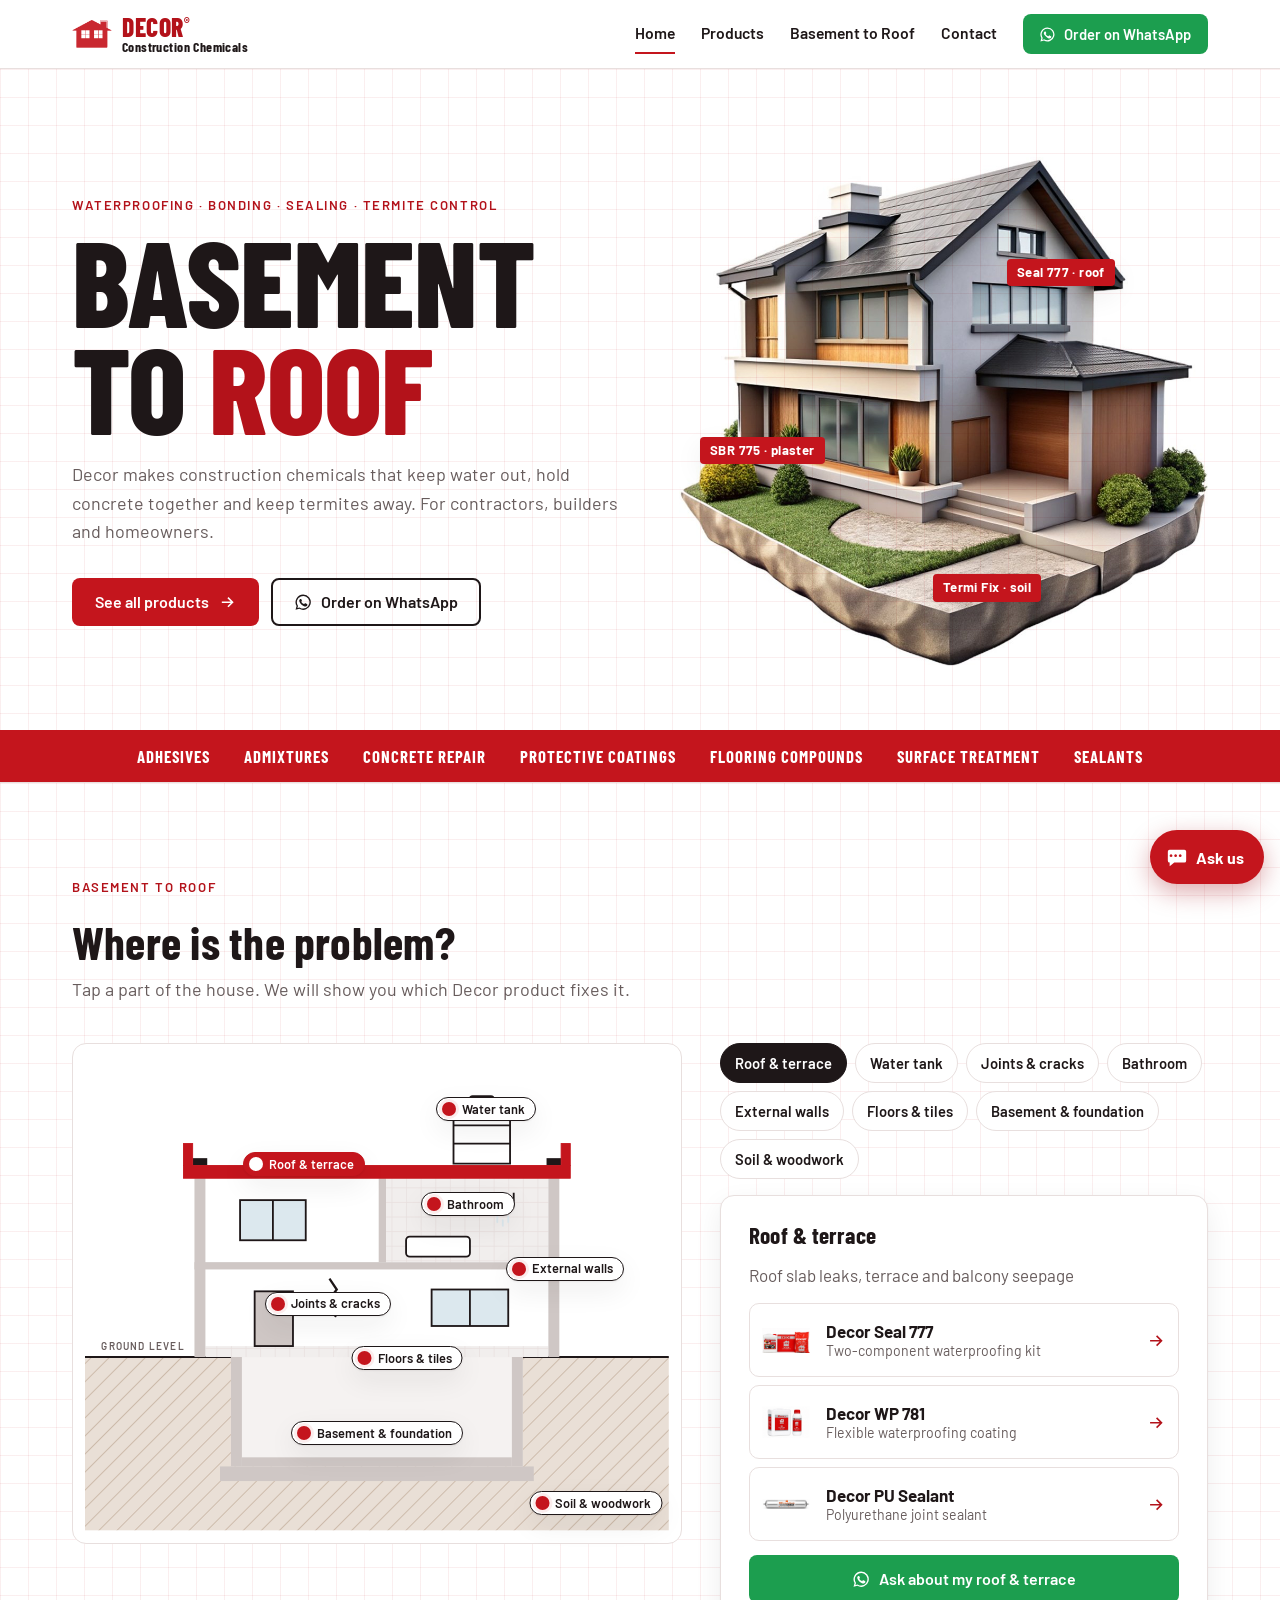
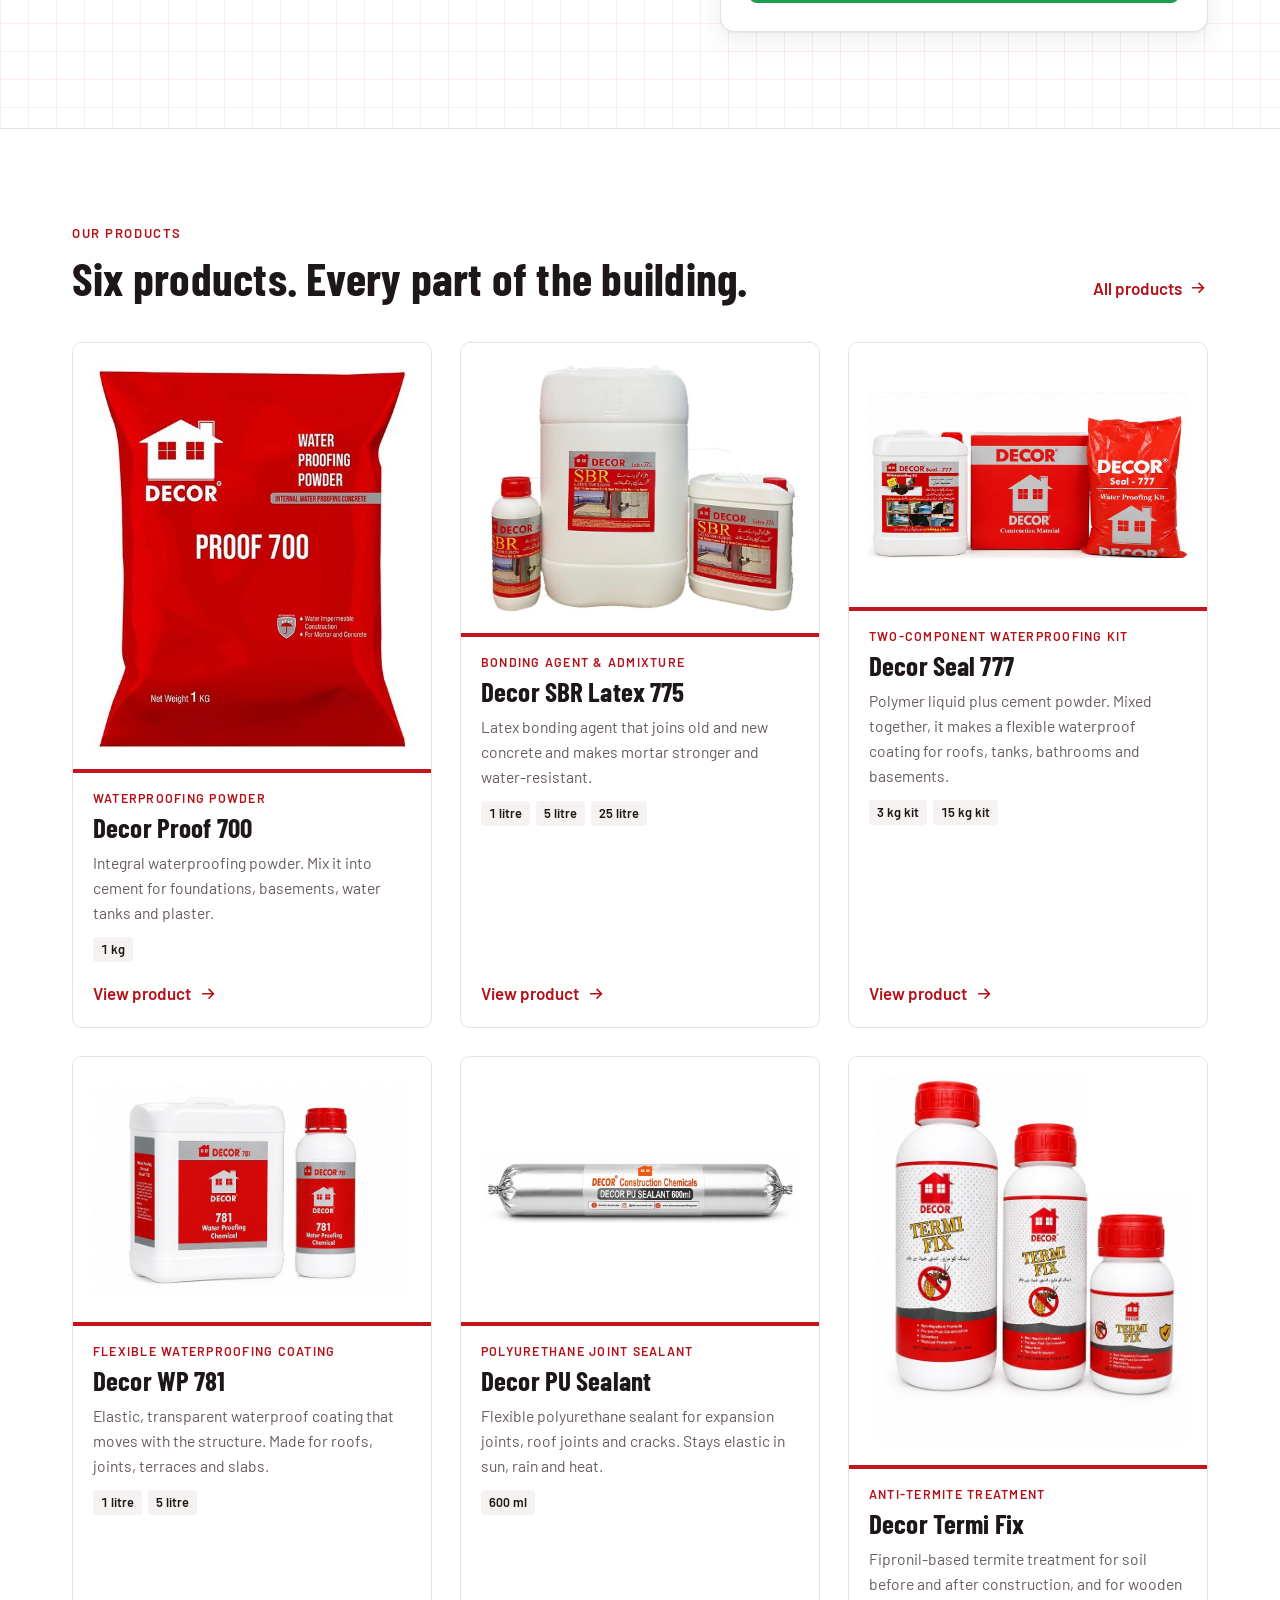
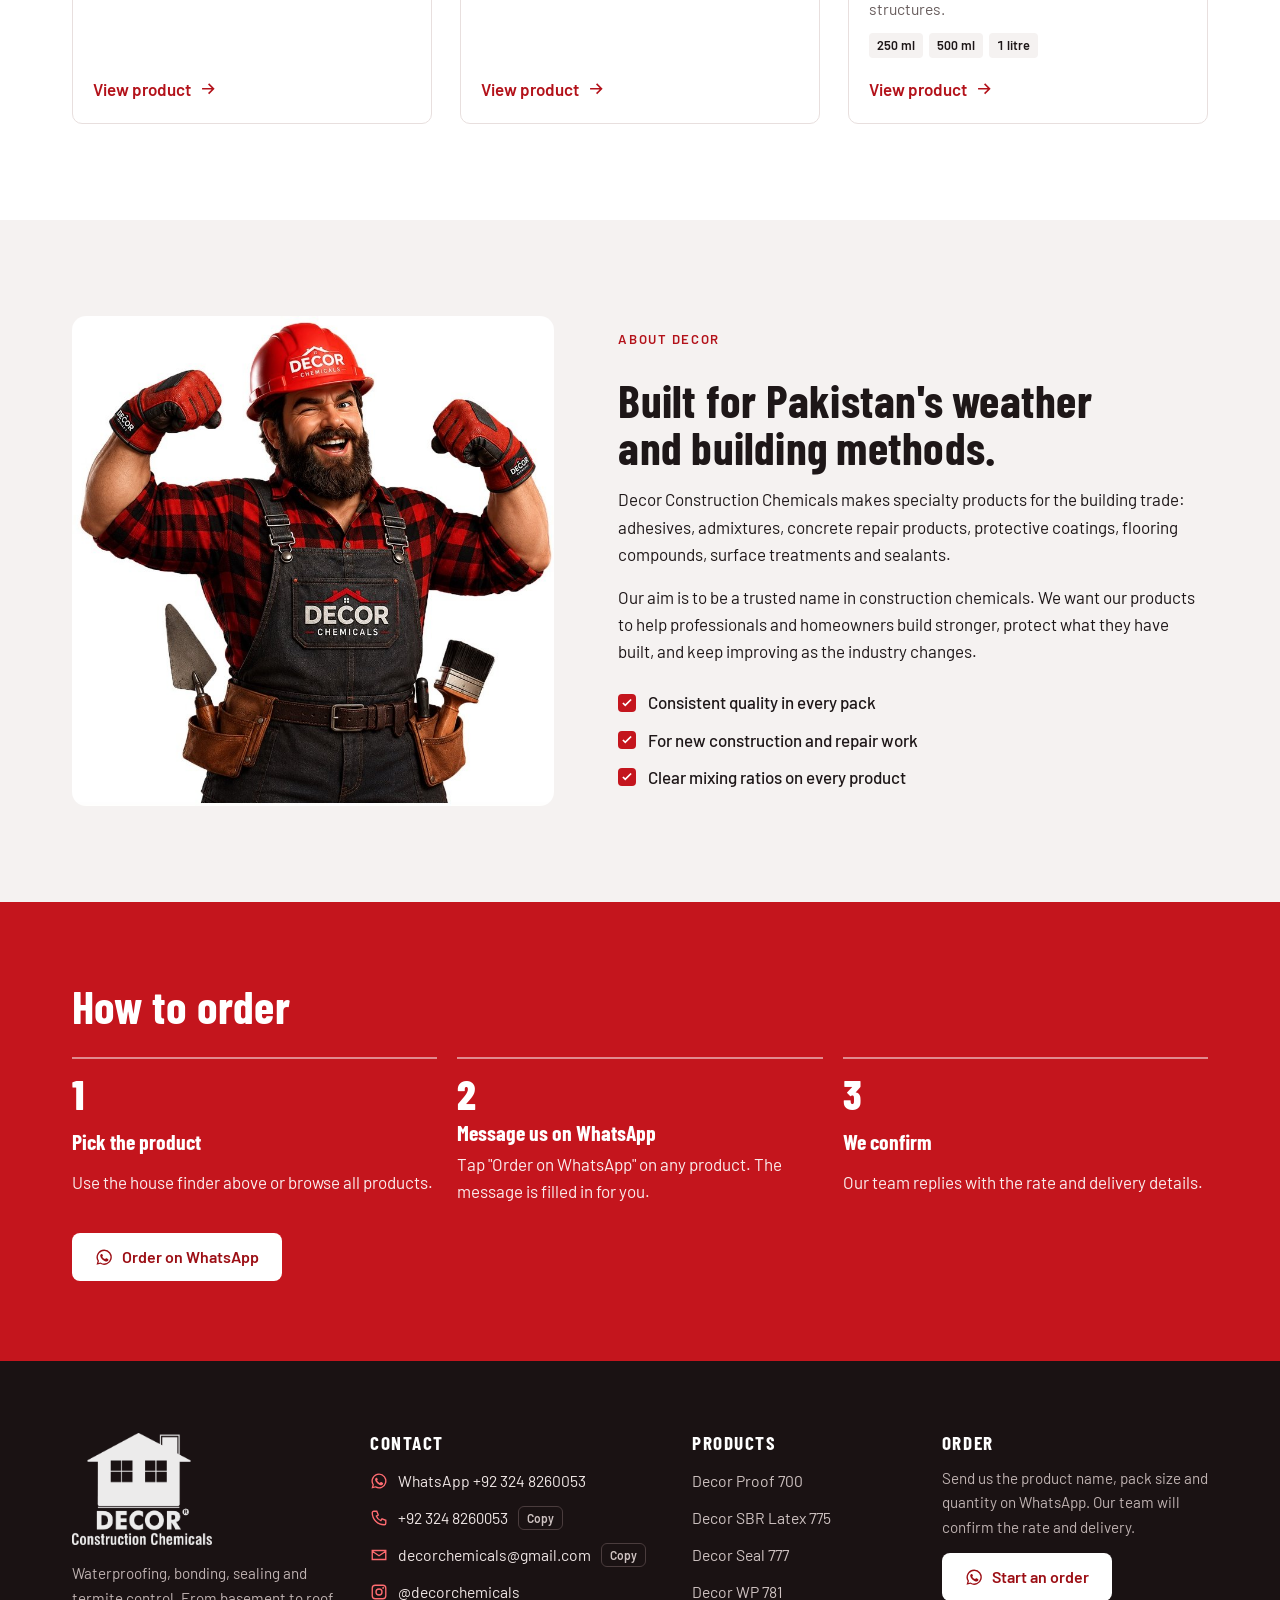
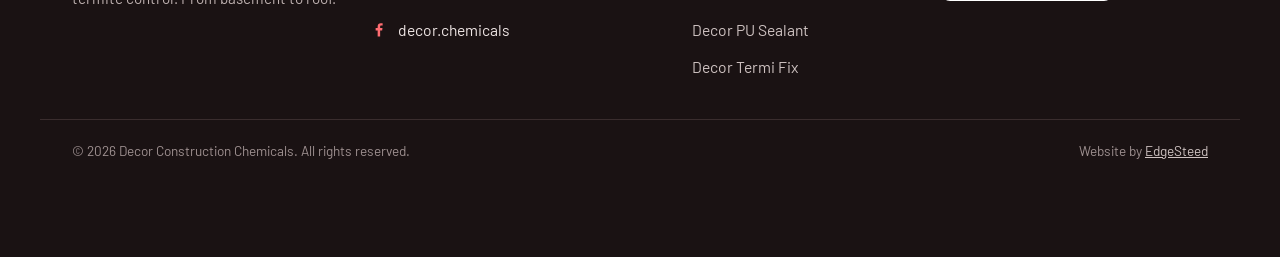
==== index.html @ 9021ff33 "Publish decor website Co-authored-by: Copilot App <223556219+Copilot@users.noreply.github.com>" ====
<!doctype html>
<html lang="en">
<head>
<meta charset="utf-8">
<meta name="viewport" content="width=device-width, initial-scale=1, viewport-fit=cover">
<title>Decor Construction Chemicals | Basement to Roof</title>
<meta name="description" content="Waterproofing, bonding, sealing and termite control products for homes and construction projects in Pakistan. Order on WhatsApp.">
<meta property="og:title" content="Decor Construction Chemicals | Basement to Roof"><meta property="og:description" content="Waterproofing, bonding, sealing and termite control products for homes and construction projects in Pakistan. Order on WhatsApp."><meta property="og:type" content="website">

<link rel="icon" href="img/mark.png">
<meta name="theme-color" content="#C4151D">
<link rel="preconnect" href="https://fonts.googleapis.com"><link rel="preconnect" href="https://fonts.gstatic.com" crossorigin>
<link rel="stylesheet" href="https://fonts.googleapis.com/css2?family=Barlow+Condensed:wght@600;700;800&family=Barlow:wght@400;500;600;700&family=Noto+Nastaliq+Urdu:wght@500&display=swap">
<link rel="stylesheet" href="assets/style.css">
<script type="application/ld+json">{"@context":"https://schema.org","@type":"Organization","name":"Decor Construction Chemicals","email":"decorchemicals@gmail.com","telephone":"+92 324 8260053","sameAs":["https://www.instagram.com/decorchemicals","https://www.facebook.com/decor.chemicals"]}</script>
</head>
<body>

<a class="skip" href="#main">Skip to content</a>
<header class="site-header">
  <div class="wrap bar">
    <a class="brand" href="index.html" aria-label="Decor Construction Chemicals home">
      <img src="img/mark.png" alt="" class="brand-mark mark-red" width="40" height="28">
      <img src="img/mark-white.png" alt="" class="brand-mark mark-white" width="40" height="28">
      <span class="brand-text"><strong>DECOR<sup>®</sup></strong><span>Construction Chemicals</span></span>
    </a>
    <button class="nav-toggle" id="navToggle" aria-expanded="false" aria-controls="siteNav" aria-label="Open menu"><svg viewBox="0 0 24 24" aria-hidden="true" class="ic"><path fill="none" stroke="currentColor" stroke-width="2" d="M4 7h16M4 12h16M4 17h16"/></svg></button>
    <nav class="site-nav" id="siteNav" aria-label="Main">
      <a href="index.html" data-nav="home">Home</a>
      <a href="products.html" data-nav="products">Products</a>
      <a href="index.html#finder" data-nav="finder">Basement to Roof</a>
      <a href="#contact" data-nav="contact">Contact</a>
      <a class="btn btn-wa btn-sm" href="https://wa.me/923248260053?text=Assalam%20o%20Alaikum%2C%20I%20want%20to%20order%20Decor%20products." target="_blank" rel="noopener"><svg viewBox="0 0 24 24" aria-hidden="true" class="ic"><path fill="currentColor" d="M12 2a10 10 0 0 0-8.6 15.1L2 22l5-1.3A10 10 0 1 0 12 2Zm0 18.2a8.2 8.2 0 0 1-4.2-1.1l-.3-.2-3 .8.8-2.9-.2-.3A8.2 8.2 0 1 1 12 20.2Zm4.5-6.1c-.2-.1-1.5-.7-1.7-.8-.2-.1-.4-.1-.6.1l-.8 1c-.1.2-.3.2-.5.1a6.7 6.7 0 0 1-3.3-2.9c-.3-.4.2-.4.7-1.3.1-.2 0-.3 0-.4l-.8-1.8c-.2-.5-.4-.4-.6-.4h-.5a1 1 0 0 0-.7.3 3 3 0 0 0-.9 2.2 5.2 5.2 0 0 0 1.1 2.7 11.8 11.8 0 0 0 4.5 4c1.7.7 2.3.8 3.2.6.5-.1 1.5-.6 1.7-1.2.2-.6.2-1.1.2-1.2-.1-.1-.3-.2-.5-.3Z"/></svg><span>Order on WhatsApp</span></a>
    </nav>
  </div>
</header>
<main id="main" data-page="home">

<section class="hero">
  <div class="wrap hero-grid">
    <div class="hero-copy">
      <p class="eyebrow">Waterproofing · Bonding · Sealing · Termite control</p>
      <h1>Basement<br>to <span>Roof</span></h1>
      <p class="lead">Decor makes construction chemicals that keep water out, hold concrete together and keep termites away. For contractors, builders and homeowners.</p>
      <div class="hero-cta">
        <a class="btn btn-red" href="products.html">See all products <svg viewBox="0 0 24 24" aria-hidden="true" class="ic"><path fill="none" stroke="currentColor" stroke-width="2" d="M5 12h14M13 6l6 6-6 6"/></svg></a>
        <a class="btn btn-ghost" href="https://wa.me/923248260053?text=Assalam%20o%20Alaikum%2C%20I%20want%20to%20order%20Decor%20products." target="_blank" rel="noopener"><svg viewBox="0 0 24 24" aria-hidden="true" class="ic"><path fill="currentColor" d="M12 2a10 10 0 0 0-8.6 15.1L2 22l5-1.3A10 10 0 1 0 12 2Zm0 18.2a8.2 8.2 0 0 1-4.2-1.1l-.3-.2-3 .8.8-2.9-.2-.3A8.2 8.2 0 1 1 12 20.2Zm4.5-6.1c-.2-.1-1.5-.7-1.7-.8-.2-.1-.4-.1-.6.1l-.8 1c-.1.2-.3.2-.5.1a6.7 6.7 0 0 1-3.3-2.9c-.3-.4.2-.4.7-1.3.1-.2 0-.3 0-.4l-.8-1.8c-.2-.5-.4-.4-.6-.4h-.5a1 1 0 0 0-.7.3 3 3 0 0 0-.9 2.2 5.2 5.2 0 0 0 1.1 2.7 11.8 11.8 0 0 0 4.5 4c1.7.7 2.3.8 3.2.6.5-.1 1.5-.6 1.7-1.2.2-.6.2-1.1.2-1.2-.1-.1-.3-.2-.5-.3Z"/></svg><span>Order on WhatsApp</span></a>
      </div>
    </div>
    <div class="hero-art">
      <img src="img/hero-house.jpg" alt="A finished modern house protected from foundation to roof" width="1000" height="962">
      <ul class="hero-tags" aria-hidden="true">
        <li style="top:20%;left:62%">Seal 777 · roof</li>
        <li style="top:55%;left:4%">SBR 775 · plaster</li>
        <li style="top:82%;left:48%">Termi Fix · soil</li>
      </ul>
    </div>
  </div>
</section>

<section class="range" aria-label="What we make">
  <div class="wrap range-row">
    <span>Adhesives</span><span>Admixtures</span><span>Concrete repair</span><span>Protective coatings</span><span>Flooring compounds</span><span>Surface treatment</span><span>Sealants</span>
  </div>
</section>


<section class="finder" id="finder" aria-labelledby="finderTitle">
  <div class="wrap">
    <div class="sec-head">
      <p class="eyebrow">Basement to Roof</p>
      <h2 id="finderTitle">Where is the problem?</h2>
      <p class="lead">Tap a part of the house. We will show you which Decor product fixes it.</p>
    </div>
    <div class="finder-grid">
      <div class="house-box">
        
<svg class="house" viewBox="0 0 640 520" role="img" aria-labelledby="houseTitle">
  <title id="houseTitle">Cross-section of a house from basement to roof</title>
  <defs>
    <pattern id="soilP" width="14" height="14" patternUnits="userSpaceOnUse" patternTransform="rotate(45)"><rect width="14" height="14" class="s-soil"/><line x1="0" y1="0" x2="0" y2="14" class="s-hatch"/></pattern>
    <pattern id="tileP" width="16" height="16" patternUnits="userSpaceOnUse"><rect width="16" height="16" class="s-tile"/><path d="M16 0H0V16" class="s-tileline"/></pattern>
  </defs>
  <g class="zone" data-area="soil"><rect x="0" y="330" width="640" height="190" fill="url(#soilP)" class="zf"/></g>
  <line x1="0" y1="330" x2="640" y2="330" class="s-ground"/>
  <g class="zone" data-area="basement">
    <rect x="160" y="330" width="320" height="120" class="zf s-room"/>
    <rect x="148" y="450" width="344" height="16" class="zf s-wall"/>
    <rect x="160" y="330" width="12" height="120" class="s-wall"/><rect x="468" y="330" width="12" height="120" class="s-wall"/>
    <rect x="172" y="440" width="296" height="10" class="s-wall"/>
  </g>
  <rect x="120" y="226" width="400" height="8" class="s-wall"/>
  <g class="zone" data-area="floors"><rect x="132" y="318" width="376" height="12" fill="url(#tileP)" class="zf"/></g>
  <g class="zone" data-area="bathroom">
    <rect x="330" y="134" width="178" height="92" fill="url(#tileP)" class="zf"/>
    <path d="M470 150v14h-14" class="s-line"/><path d="M448 168h16" class="s-line"/>
    <path d="M452 176v6M458 180v6M464 176v6" class="s-drop"/>
    <rect x="352" y="198" width="70" height="22" rx="4" class="s-fixture"/>
  </g>
  <rect x="322" y="134" width="8" height="92" class="s-wall"/>
  <rect x="170" y="158" width="72" height="44" class="s-glass"/><line x1="206" y1="158" x2="206" y2="202" class="s-frame"/>
  <rect x="380" y="256" width="84" height="40" class="s-glass"/><line x1="422" y1="256" x2="422" y2="296" class="s-frame"/>
  <rect x="186" y="258" width="42" height="60" class="s-door"/>
  <g class="zone" data-area="walls">
    <rect x="120" y="134" width="12" height="196" class="zf s-wall"/>
    <rect x="508" y="134" width="12" height="196" class="zf s-wall"/>
  </g>
  <g class="zone" data-area="joints">
    <path d="M268 244l8 12-6 8 9 12-5 10" class="zf s-crack"/>
    <rect x="118" y="112" width="16" height="8" class="zf s-joint"/>
    <rect x="506" y="112" width="16" height="8" class="zf s-joint"/>
  </g>
  <g class="zone" data-area="roof">
    <rect x="108" y="120" width="424" height="14" class="zf s-slab"/>
    <rect x="108" y="96" width="10" height="24" class="zf s-slab"/>
    <rect x="522" y="96" width="10" height="24" class="zf s-slab"/>
  </g>
  <g class="zone" data-area="tank">
    <path d="M404 118V60q0-8 8-8h46q8 0 8 8v58Z" class="zf s-tank"/>
    <path d="M404 76h62M404 96h62" class="s-line"/>
    <rect x="422" y="44" width="26" height="8" rx="3" class="s-tank"/>
  </g>
  <text x="18" y="322" class="s-label">GROUND LEVEL</text>
</svg>
        <button class="pin" type="button" data-area="roof" style="left:38%;top:24%"><span class="pin-dot"></span><span class="pin-label">Roof &amp; terrace</span></button><button class="pin" type="button" data-area="tank" style="left:68%;top:13%"><span class="pin-dot"></span><span class="pin-label">Water tank</span></button><button class="pin" type="button" data-area="joints" style="left:42%;top:52%"><span class="pin-dot"></span><span class="pin-label">Joints &amp; cracks</span></button><button class="pin" type="button" data-area="bathroom" style="left:65%;top:32%"><span class="pin-dot"></span><span class="pin-label">Bathroom</span></button><button class="pin" type="button" data-area="walls" style="left:81%;top:45%"><span class="pin-dot"></span><span class="pin-label">External walls</span></button><button class="pin" type="button" data-area="floors" style="left:55%;top:63%"><span class="pin-dot"></span><span class="pin-label">Floors &amp; tiles</span></button><button class="pin" type="button" data-area="basement" style="left:50%;top:78%"><span class="pin-dot"></span><span class="pin-label">Basement &amp; foundation</span></button><button class="pin" type="button" data-area="soil" style="left:86%;top:92%"><span class="pin-dot"></span><span class="pin-label">Soil &amp; woodwork</span></button>
      </div>
      <div class="finder-side">
        <div class="area-list" role="tablist" aria-label="Parts of the house">
          <button class="area-btn" role="tab" type="button" id="tab-roof" data-area="roof" aria-selected="true" aria-controls="areaPanel">Roof &amp; terrace</button><button class="area-btn" role="tab" type="button" id="tab-tank" data-area="tank" aria-selected="false" aria-controls="areaPanel">Water tank</button><button class="area-btn" role="tab" type="button" id="tab-joints" data-area="joints" aria-selected="false" aria-controls="areaPanel">Joints &amp; cracks</button><button class="area-btn" role="tab" type="button" id="tab-bathroom" data-area="bathroom" aria-selected="false" aria-controls="areaPanel">Bathroom</button><button class="area-btn" role="tab" type="button" id="tab-walls" data-area="walls" aria-selected="false" aria-controls="areaPanel">External walls</button><button class="area-btn" role="tab" type="button" id="tab-floors" data-area="floors" aria-selected="false" aria-controls="areaPanel">Floors &amp; tiles</button><button class="area-btn" role="tab" type="button" id="tab-basement" data-area="basement" aria-selected="false" aria-controls="areaPanel">Basement &amp; foundation</button><button class="area-btn" role="tab" type="button" id="tab-soil" data-area="soil" aria-selected="false" aria-controls="areaPanel">Soil &amp; woodwork</button>
        </div>
        <div class="area-panel" id="areaPanel" role="tabpanel">
          
          <div class="area-view" data-area-view="roof">
            <h3>Roof &amp; terrace</h3>
            <p class="area-problem">Roof slab leaks, terrace and balcony seepage</p>
            <ul class="area-products">
              <li><a href="products/seal-777.html"><img src="img/seal-777.jpg" alt="" loading="lazy"><span><strong>Decor Seal 777</strong><small>Two-component waterproofing kit</small></span><svg viewBox="0 0 24 24" aria-hidden="true" class="ic"><path fill="none" stroke="currentColor" stroke-width="2" d="M5 12h14M13 6l6 6-6 6"/></svg></a></li><li><a href="products/wp-781.html"><img src="img/wp-781.jpg" alt="" loading="lazy"><span><strong>Decor WP 781</strong><small>Flexible waterproofing coating</small></span><svg viewBox="0 0 24 24" aria-hidden="true" class="ic"><path fill="none" stroke="currentColor" stroke-width="2" d="M5 12h14M13 6l6 6-6 6"/></svg></a></li><li><a href="products/pu-sealant.html"><img src="img/pu-sealant.jpg" alt="" loading="lazy"><span><strong>Decor PU Sealant</strong><small>Polyurethane joint sealant</small></span><svg viewBox="0 0 24 24" aria-hidden="true" class="ic"><path fill="none" stroke="currentColor" stroke-width="2" d="M5 12h14M13 6l6 6-6 6"/></svg></a></li>
            </ul>
            <a class="btn btn-wa btn-block" href="https://wa.me/923248260053?text=Assalam%20o%20Alaikum%2C%20I%20need%20help%20with%20my%20roof%20%26%20terrace%3A%20roof%20slab%20leaks%2C%20terrace%20and%20balcony%20seepage." target="_blank" rel="noopener"><svg viewBox="0 0 24 24" aria-hidden="true" class="ic"><path fill="currentColor" d="M12 2a10 10 0 0 0-8.6 15.1L2 22l5-1.3A10 10 0 1 0 12 2Zm0 18.2a8.2 8.2 0 0 1-4.2-1.1l-.3-.2-3 .8.8-2.9-.2-.3A8.2 8.2 0 1 1 12 20.2Zm4.5-6.1c-.2-.1-1.5-.7-1.7-.8-.2-.1-.4-.1-.6.1l-.8 1c-.1.2-.3.2-.5.1a6.7 6.7 0 0 1-3.3-2.9c-.3-.4.2-.4.7-1.3.1-.2 0-.3 0-.4l-.8-1.8c-.2-.5-.4-.4-.6-.4h-.5a1 1 0 0 0-.7.3 3 3 0 0 0-.9 2.2 5.2 5.2 0 0 0 1.1 2.7 11.8 11.8 0 0 0 4.5 4c1.7.7 2.3.8 3.2.6.5-.1 1.5-.6 1.7-1.2.2-.6.2-1.1.2-1.2-.1-.1-.3-.2-.5-.3Z"/></svg><span>Ask about my roof &amp; terrace</span></a>
          </div>
          <div class="area-view" data-area-view="tank" hidden>
            <h3>Water tank</h3>
            <p class="area-problem">Leaking overhead or underground tanks</p>
            <ul class="area-products">
              <li><a href="products/seal-777.html"><img src="img/seal-777.jpg" alt="" loading="lazy"><span><strong>Decor Seal 777</strong><small>Two-component waterproofing kit</small></span><svg viewBox="0 0 24 24" aria-hidden="true" class="ic"><path fill="none" stroke="currentColor" stroke-width="2" d="M5 12h14M13 6l6 6-6 6"/></svg></a></li><li><a href="products/wp-781.html"><img src="img/wp-781.jpg" alt="" loading="lazy"><span><strong>Decor WP 781</strong><small>Flexible waterproofing coating</small></span><svg viewBox="0 0 24 24" aria-hidden="true" class="ic"><path fill="none" stroke="currentColor" stroke-width="2" d="M5 12h14M13 6l6 6-6 6"/></svg></a></li><li><a href="products/proof-700.html"><img src="img/proof-700.jpg" alt="" loading="lazy"><span><strong>Decor Proof 700</strong><small>Waterproofing powder</small></span><svg viewBox="0 0 24 24" aria-hidden="true" class="ic"><path fill="none" stroke="currentColor" stroke-width="2" d="M5 12h14M13 6l6 6-6 6"/></svg></a></li>
            </ul>
            <a class="btn btn-wa btn-block" href="https://wa.me/923248260053?text=Assalam%20o%20Alaikum%2C%20I%20need%20help%20with%20my%20water%20tank%3A%20leaking%20overhead%20or%20underground%20tanks." target="_blank" rel="noopener"><svg viewBox="0 0 24 24" aria-hidden="true" class="ic"><path fill="currentColor" d="M12 2a10 10 0 0 0-8.6 15.1L2 22l5-1.3A10 10 0 1 0 12 2Zm0 18.2a8.2 8.2 0 0 1-4.2-1.1l-.3-.2-3 .8.8-2.9-.2-.3A8.2 8.2 0 1 1 12 20.2Zm4.5-6.1c-.2-.1-1.5-.7-1.7-.8-.2-.1-.4-.1-.6.1l-.8 1c-.1.2-.3.2-.5.1a6.7 6.7 0 0 1-3.3-2.9c-.3-.4.2-.4.7-1.3.1-.2 0-.3 0-.4l-.8-1.8c-.2-.5-.4-.4-.6-.4h-.5a1 1 0 0 0-.7.3 3 3 0 0 0-.9 2.2 5.2 5.2 0 0 0 1.1 2.7 11.8 11.8 0 0 0 4.5 4c1.7.7 2.3.8 3.2.6.5-.1 1.5-.6 1.7-1.2.2-.6.2-1.1.2-1.2-.1-.1-.3-.2-.5-.3Z"/></svg><span>Ask about my water tank</span></a>
          </div>
          <div class="area-view" data-area-view="joints" hidden>
            <h3>Joints &amp; cracks</h3>
            <p class="area-problem">Roof joints, slab junctions, wall cracks, window gaps</p>
            <ul class="area-products">
              <li><a href="products/pu-sealant.html"><img src="img/pu-sealant.jpg" alt="" loading="lazy"><span><strong>Decor PU Sealant</strong><small>Polyurethane joint sealant</small></span><svg viewBox="0 0 24 24" aria-hidden="true" class="ic"><path fill="none" stroke="currentColor" stroke-width="2" d="M5 12h14M13 6l6 6-6 6"/></svg></a></li><li><a href="products/wp-781.html"><img src="img/wp-781.jpg" alt="" loading="lazy"><span><strong>Decor WP 781</strong><small>Flexible waterproofing coating</small></span><svg viewBox="0 0 24 24" aria-hidden="true" class="ic"><path fill="none" stroke="currentColor" stroke-width="2" d="M5 12h14M13 6l6 6-6 6"/></svg></a></li>
            </ul>
            <a class="btn btn-wa btn-block" href="https://wa.me/923248260053?text=Assalam%20o%20Alaikum%2C%20I%20need%20help%20with%20my%20joints%20%26%20cracks%3A%20roof%20joints%2C%20slab%20junctions%2C%20wall%20cracks%2C%20window%20gaps." target="_blank" rel="noopener"><svg viewBox="0 0 24 24" aria-hidden="true" class="ic"><path fill="currentColor" d="M12 2a10 10 0 0 0-8.6 15.1L2 22l5-1.3A10 10 0 1 0 12 2Zm0 18.2a8.2 8.2 0 0 1-4.2-1.1l-.3-.2-3 .8.8-2.9-.2-.3A8.2 8.2 0 1 1 12 20.2Zm4.5-6.1c-.2-.1-1.5-.7-1.7-.8-.2-.1-.4-.1-.6.1l-.8 1c-.1.2-.3.2-.5.1a6.7 6.7 0 0 1-3.3-2.9c-.3-.4.2-.4.7-1.3.1-.2 0-.3 0-.4l-.8-1.8c-.2-.5-.4-.4-.6-.4h-.5a1 1 0 0 0-.7.3 3 3 0 0 0-.9 2.2 5.2 5.2 0 0 0 1.1 2.7 11.8 11.8 0 0 0 4.5 4c1.7.7 2.3.8 3.2.6.5-.1 1.5-.6 1.7-1.2.2-.6.2-1.1.2-1.2-.1-.1-.3-.2-.5-.3Z"/></svg><span>Ask about my joints &amp; cracks</span></a>
          </div>
          <div class="area-view" data-area-view="bathroom" hidden>
            <h3>Bathroom</h3>
            <p class="area-problem">Water seeping through bathroom floors and walls</p>
            <ul class="area-products">
              <li><a href="products/seal-777.html"><img src="img/seal-777.jpg" alt="" loading="lazy"><span><strong>Decor Seal 777</strong><small>Two-component waterproofing kit</small></span><svg viewBox="0 0 24 24" aria-hidden="true" class="ic"><path fill="none" stroke="currentColor" stroke-width="2" d="M5 12h14M13 6l6 6-6 6"/></svg></a></li><li><a href="products/wp-781.html"><img src="img/wp-781.jpg" alt="" loading="lazy"><span><strong>Decor WP 781</strong><small>Flexible waterproofing coating</small></span><svg viewBox="0 0 24 24" aria-hidden="true" class="ic"><path fill="none" stroke="currentColor" stroke-width="2" d="M5 12h14M13 6l6 6-6 6"/></svg></a></li><li><a href="products/sbr-latex-775.html"><img src="img/sbr-latex-775.jpg" alt="" loading="lazy"><span><strong>Decor SBR Latex 775</strong><small>Bonding agent &amp; admixture</small></span><svg viewBox="0 0 24 24" aria-hidden="true" class="ic"><path fill="none" stroke="currentColor" stroke-width="2" d="M5 12h14M13 6l6 6-6 6"/></svg></a></li>
            </ul>
            <a class="btn btn-wa btn-block" href="https://wa.me/923248260053?text=Assalam%20o%20Alaikum%2C%20I%20need%20help%20with%20my%20bathroom%3A%20water%20seeping%20through%20bathroom%20floors%20and%20walls." target="_blank" rel="noopener"><svg viewBox="0 0 24 24" aria-hidden="true" class="ic"><path fill="currentColor" d="M12 2a10 10 0 0 0-8.6 15.1L2 22l5-1.3A10 10 0 1 0 12 2Zm0 18.2a8.2 8.2 0 0 1-4.2-1.1l-.3-.2-3 .8.8-2.9-.2-.3A8.2 8.2 0 1 1 12 20.2Zm4.5-6.1c-.2-.1-1.5-.7-1.7-.8-.2-.1-.4-.1-.6.1l-.8 1c-.1.2-.3.2-.5.1a6.7 6.7 0 0 1-3.3-2.9c-.3-.4.2-.4.7-1.3.1-.2 0-.3 0-.4l-.8-1.8c-.2-.5-.4-.4-.6-.4h-.5a1 1 0 0 0-.7.3 3 3 0 0 0-.9 2.2 5.2 5.2 0 0 0 1.1 2.7 11.8 11.8 0 0 0 4.5 4c1.7.7 2.3.8 3.2.6.5-.1 1.5-.6 1.7-1.2.2-.6.2-1.1.2-1.2-.1-.1-.3-.2-.5-.3Z"/></svg><span>Ask about my bathroom</span></a>
          </div>
          <div class="area-view" data-area-view="walls" hidden>
            <h3>External walls</h3>
            <p class="area-problem">Damp walls, weak plaster, rain seepage</p>
            <ul class="area-products">
              <li><a href="products/seal-777.html"><img src="img/seal-777.jpg" alt="" loading="lazy"><span><strong>Decor Seal 777</strong><small>Two-component waterproofing kit</small></span><svg viewBox="0 0 24 24" aria-hidden="true" class="ic"><path fill="none" stroke="currentColor" stroke-width="2" d="M5 12h14M13 6l6 6-6 6"/></svg></a></li><li><a href="products/wp-781.html"><img src="img/wp-781.jpg" alt="" loading="lazy"><span><strong>Decor WP 781</strong><small>Flexible waterproofing coating</small></span><svg viewBox="0 0 24 24" aria-hidden="true" class="ic"><path fill="none" stroke="currentColor" stroke-width="2" d="M5 12h14M13 6l6 6-6 6"/></svg></a></li><li><a href="products/proof-700.html"><img src="img/proof-700.jpg" alt="" loading="lazy"><span><strong>Decor Proof 700</strong><small>Waterproofing powder</small></span><svg viewBox="0 0 24 24" aria-hidden="true" class="ic"><path fill="none" stroke="currentColor" stroke-width="2" d="M5 12h14M13 6l6 6-6 6"/></svg></a></li><li><a href="products/sbr-latex-775.html"><img src="img/sbr-latex-775.jpg" alt="" loading="lazy"><span><strong>Decor SBR Latex 775</strong><small>Bonding agent &amp; admixture</small></span><svg viewBox="0 0 24 24" aria-hidden="true" class="ic"><path fill="none" stroke="currentColor" stroke-width="2" d="M5 12h14M13 6l6 6-6 6"/></svg></a></li>
            </ul>
            <a class="btn btn-wa btn-block" href="https://wa.me/923248260053?text=Assalam%20o%20Alaikum%2C%20I%20need%20help%20with%20my%20external%20walls%3A%20damp%20walls%2C%20weak%20plaster%2C%20rain%20seepage." target="_blank" rel="noopener"><svg viewBox="0 0 24 24" aria-hidden="true" class="ic"><path fill="currentColor" d="M12 2a10 10 0 0 0-8.6 15.1L2 22l5-1.3A10 10 0 1 0 12 2Zm0 18.2a8.2 8.2 0 0 1-4.2-1.1l-.3-.2-3 .8.8-2.9-.2-.3A8.2 8.2 0 1 1 12 20.2Zm4.5-6.1c-.2-.1-1.5-.7-1.7-.8-.2-.1-.4-.1-.6.1l-.8 1c-.1.2-.3.2-.5.1a6.7 6.7 0 0 1-3.3-2.9c-.3-.4.2-.4.7-1.3.1-.2 0-.3 0-.4l-.8-1.8c-.2-.5-.4-.4-.6-.4h-.5a1 1 0 0 0-.7.3 3 3 0 0 0-.9 2.2 5.2 5.2 0 0 0 1.1 2.7 11.8 11.8 0 0 0 4.5 4c1.7.7 2.3.8 3.2.6.5-.1 1.5-.6 1.7-1.2.2-.6.2-1.1.2-1.2-.1-.1-.3-.2-.5-.3Z"/></svg><span>Ask about my external walls</span></a>
          </div>
          <div class="area-view" data-area-view="floors" hidden>
            <h3>Floors &amp; tiles</h3>
            <p class="area-problem">Loose tiles, weak grout, repairs to old concrete</p>
            <ul class="area-products">
              <li><a href="products/sbr-latex-775.html"><img src="img/sbr-latex-775.jpg" alt="" loading="lazy"><span><strong>Decor SBR Latex 775</strong><small>Bonding agent &amp; admixture</small></span><svg viewBox="0 0 24 24" aria-hidden="true" class="ic"><path fill="none" stroke="currentColor" stroke-width="2" d="M5 12h14M13 6l6 6-6 6"/></svg></a></li>
            </ul>
            <a class="btn btn-wa btn-block" href="https://wa.me/923248260053?text=Assalam%20o%20Alaikum%2C%20I%20need%20help%20with%20my%20floors%20%26%20tiles%3A%20loose%20tiles%2C%20weak%20grout%2C%20repairs%20to%20old%20concrete." target="_blank" rel="noopener"><svg viewBox="0 0 24 24" aria-hidden="true" class="ic"><path fill="currentColor" d="M12 2a10 10 0 0 0-8.6 15.1L2 22l5-1.3A10 10 0 1 0 12 2Zm0 18.2a8.2 8.2 0 0 1-4.2-1.1l-.3-.2-3 .8.8-2.9-.2-.3A8.2 8.2 0 1 1 12 20.2Zm4.5-6.1c-.2-.1-1.5-.7-1.7-.8-.2-.1-.4-.1-.6.1l-.8 1c-.1.2-.3.2-.5.1a6.7 6.7 0 0 1-3.3-2.9c-.3-.4.2-.4.7-1.3.1-.2 0-.3 0-.4l-.8-1.8c-.2-.5-.4-.4-.6-.4h-.5a1 1 0 0 0-.7.3 3 3 0 0 0-.9 2.2 5.2 5.2 0 0 0 1.1 2.7 11.8 11.8 0 0 0 4.5 4c1.7.7 2.3.8 3.2.6.5-.1 1.5-.6 1.7-1.2.2-.6.2-1.1.2-1.2-.1-.1-.3-.2-.5-.3Z"/></svg><span>Ask about my floors &amp; tiles</span></a>
          </div>
          <div class="area-view" data-area-view="basement" hidden>
            <h3>Basement &amp; foundation</h3>
            <p class="area-problem">Damp basements, water in foundations, DPC</p>
            <ul class="area-products">
              <li><a href="products/proof-700.html"><img src="img/proof-700.jpg" alt="" loading="lazy"><span><strong>Decor Proof 700</strong><small>Waterproofing powder</small></span><svg viewBox="0 0 24 24" aria-hidden="true" class="ic"><path fill="none" stroke="currentColor" stroke-width="2" d="M5 12h14M13 6l6 6-6 6"/></svg></a></li><li><a href="products/seal-777.html"><img src="img/seal-777.jpg" alt="" loading="lazy"><span><strong>Decor Seal 777</strong><small>Two-component waterproofing kit</small></span><svg viewBox="0 0 24 24" aria-hidden="true" class="ic"><path fill="none" stroke="currentColor" stroke-width="2" d="M5 12h14M13 6l6 6-6 6"/></svg></a></li><li><a href="products/wp-781.html"><img src="img/wp-781.jpg" alt="" loading="lazy"><span><strong>Decor WP 781</strong><small>Flexible waterproofing coating</small></span><svg viewBox="0 0 24 24" aria-hidden="true" class="ic"><path fill="none" stroke="currentColor" stroke-width="2" d="M5 12h14M13 6l6 6-6 6"/></svg></a></li>
            </ul>
            <a class="btn btn-wa btn-block" href="https://wa.me/923248260053?text=Assalam%20o%20Alaikum%2C%20I%20need%20help%20with%20my%20basement%20%26%20foundation%3A%20damp%20basements%2C%20water%20in%20foundations%2C%20dpc." target="_blank" rel="noopener"><svg viewBox="0 0 24 24" aria-hidden="true" class="ic"><path fill="currentColor" d="M12 2a10 10 0 0 0-8.6 15.1L2 22l5-1.3A10 10 0 1 0 12 2Zm0 18.2a8.2 8.2 0 0 1-4.2-1.1l-.3-.2-3 .8.8-2.9-.2-.3A8.2 8.2 0 1 1 12 20.2Zm4.5-6.1c-.2-.1-1.5-.7-1.7-.8-.2-.1-.4-.1-.6.1l-.8 1c-.1.2-.3.2-.5.1a6.7 6.7 0 0 1-3.3-2.9c-.3-.4.2-.4.7-1.3.1-.2 0-.3 0-.4l-.8-1.8c-.2-.5-.4-.4-.6-.4h-.5a1 1 0 0 0-.7.3 3 3 0 0 0-.9 2.2 5.2 5.2 0 0 0 1.1 2.7 11.8 11.8 0 0 0 4.5 4c1.7.7 2.3.8 3.2.6.5-.1 1.5-.6 1.7-1.2.2-.6.2-1.1.2-1.2-.1-.1-.3-.2-.5-.3Z"/></svg><span>Ask about my basement &amp; foundation</span></a>
          </div>
          <div class="area-view" data-area-view="soil" hidden>
            <h3>Soil &amp; woodwork</h3>
            <p class="area-problem">Termites (deemak) in soil, floors and wooden frames</p>
            <ul class="area-products">
              <li><a href="products/termi-fix.html"><img src="img/termi-fix.jpg" alt="" loading="lazy"><span><strong>Decor Termi Fix</strong><small>Anti-termite treatment</small></span><svg viewBox="0 0 24 24" aria-hidden="true" class="ic"><path fill="none" stroke="currentColor" stroke-width="2" d="M5 12h14M13 6l6 6-6 6"/></svg></a></li>
            </ul>
            <a class="btn btn-wa btn-block" href="https://wa.me/923248260053?text=Assalam%20o%20Alaikum%2C%20I%20need%20help%20with%20my%20soil%20%26%20woodwork%3A%20termites%20(deemak)%20in%20soil%2C%20floors%20and%20wooden%20frames." target="_blank" rel="noopener"><svg viewBox="0 0 24 24" aria-hidden="true" class="ic"><path fill="currentColor" d="M12 2a10 10 0 0 0-8.6 15.1L2 22l5-1.3A10 10 0 1 0 12 2Zm0 18.2a8.2 8.2 0 0 1-4.2-1.1l-.3-.2-3 .8.8-2.9-.2-.3A8.2 8.2 0 1 1 12 20.2Zm4.5-6.1c-.2-.1-1.5-.7-1.7-.8-.2-.1-.4-.1-.6.1l-.8 1c-.1.2-.3.2-.5.1a6.7 6.7 0 0 1-3.3-2.9c-.3-.4.2-.4.7-1.3.1-.2 0-.3 0-.4l-.8-1.8c-.2-.5-.4-.4-.6-.4h-.5a1 1 0 0 0-.7.3 3 3 0 0 0-.9 2.2 5.2 5.2 0 0 0 1.1 2.7 11.8 11.8 0 0 0 4.5 4c1.7.7 2.3.8 3.2.6.5-.1 1.5-.6 1.7-1.2.2-.6.2-1.1.2-1.2-.1-.1-.3-.2-.5-.3Z"/></svg><span>Ask about my soil &amp; woodwork</span></a>
          </div>
        </div>
      </div>
    </div>
  </div>
</section>

<section class="section" aria-labelledby="homeProducts">
  <div class="wrap">
    <div class="sec-head row">
      <div>
        <p class="eyebrow">Our products</p>
        <h2 id="homeProducts">Six products. Every part of the building.</h2>
      </div>
      <a class="link-arrow" href="products.html">All products <svg viewBox="0 0 24 24" aria-hidden="true" class="ic"><path fill="none" stroke="currentColor" stroke-width="2" d="M5 12h14M13 6l6 6-6 6"/></svg></a>
    </div>
    <div class="p-grid">
<a class="p-card" href="products/proof-700.html" data-cat="waterproofing">
  <div class="p-card-img"><img src="img/proof-700.jpg" alt="Decor Proof 700 packaging" loading="lazy"></div>
  <div class="p-card-body">
    <span class="p-type">Waterproofing powder</span>
    <h3>Decor Proof 700</h3>
    <p>Integral waterproofing powder. Mix it into cement for foundations, basements, water tanks and plaster.</p>
    <span class="p-packs"><span>1 kg</span></span>
    <span class="p-more">View product <svg viewBox="0 0 24 24" aria-hidden="true" class="ic"><path fill="none" stroke="currentColor" stroke-width="2" d="M5 12h14M13 6l6 6-6 6"/></svg></span>
  </div>
</a>
<a class="p-card" href="products/sbr-latex-775.html" data-cat="bonding">
  <div class="p-card-img"><img src="img/sbr-latex-775.jpg" alt="Decor SBR Latex 775 packaging" loading="lazy"></div>
  <div class="p-card-body">
    <span class="p-type">Bonding agent &amp; admixture</span>
    <h3>Decor SBR Latex 775</h3>
    <p>Latex bonding agent that joins old and new concrete and makes mortar stronger and water-resistant.</p>
    <span class="p-packs"><span>1 litre</span><span>5 litre</span><span>25 litre</span></span>
    <span class="p-more">View product <svg viewBox="0 0 24 24" aria-hidden="true" class="ic"><path fill="none" stroke="currentColor" stroke-width="2" d="M5 12h14M13 6l6 6-6 6"/></svg></span>
  </div>
</a>
<a class="p-card" href="products/seal-777.html" data-cat="waterproofing">
  <div class="p-card-img"><img src="img/seal-777.jpg" alt="Decor Seal 777 packaging" loading="lazy"></div>
  <div class="p-card-body">
    <span class="p-type">Two-component waterproofing kit</span>
    <h3>Decor Seal 777</h3>
    <p>Polymer liquid plus cement powder. Mixed together, it makes a flexible waterproof coating for roofs, tanks, bathrooms and basements.</p>
    <span class="p-packs"><span>3 kg kit</span><span>15 kg kit</span></span>
    <span class="p-more">View product <svg viewBox="0 0 24 24" aria-hidden="true" class="ic"><path fill="none" stroke="currentColor" stroke-width="2" d="M5 12h14M13 6l6 6-6 6"/></svg></span>
  </div>
</a>
<a class="p-card" href="products/wp-781.html" data-cat="waterproofing">
  <div class="p-card-img"><img src="img/wp-781.jpg" alt="Decor WP 781 packaging" loading="lazy"></div>
  <div class="p-card-body">
    <span class="p-type">Flexible waterproofing coating</span>
    <h3>Decor WP 781</h3>
    <p>Elastic, transparent waterproof coating that moves with the structure. Made for roofs, joints, terraces and slabs.</p>
    <span class="p-packs"><span>1 litre</span><span>5 litre</span></span>
    <span class="p-more">View product <svg viewBox="0 0 24 24" aria-hidden="true" class="ic"><path fill="none" stroke="currentColor" stroke-width="2" d="M5 12h14M13 6l6 6-6 6"/></svg></span>
  </div>
</a>
<a class="p-card" href="products/pu-sealant.html" data-cat="sealing">
  <div class="p-card-img wide"><img src="img/pu-sealant.jpg" alt="Decor PU Sealant packaging" loading="lazy"></div>
  <div class="p-card-body">
    <span class="p-type">Polyurethane joint sealant</span>
    <h3>Decor PU Sealant</h3>
    <p>Flexible polyurethane sealant for expansion joints, roof joints and cracks. Stays elastic in sun, rain and heat.</p>
    <span class="p-packs"><span>600 ml</span></span>
    <span class="p-more">View product <svg viewBox="0 0 24 24" aria-hidden="true" class="ic"><path fill="none" stroke="currentColor" stroke-width="2" d="M5 12h14M13 6l6 6-6 6"/></svg></span>
  </div>
</a>
<a class="p-card" href="products/termi-fix.html" data-cat="termite">
  <div class="p-card-img"><img src="img/termi-fix.jpg" alt="Decor Termi Fix packaging" loading="lazy"></div>
  <div class="p-card-body">
    <span class="p-type">Anti-termite treatment</span>
    <h3>Decor Termi Fix</h3>
    <p>Fipronil-based termite treatment for soil before and after construction, and for wooden structures.</p>
    <span class="p-packs"><span>250 ml</span><span>500 ml</span><span>1 litre</span></span>
    <span class="p-more">View product <svg viewBox="0 0 24 24" aria-hidden="true" class="ic"><path fill="none" stroke="currentColor" stroke-width="2" d="M5 12h14M13 6l6 6-6 6"/></svg></span>
  </div>
</a></div>
  </div>
</section>

<section class="about">
  <div class="wrap about-grid">
    <div class="about-art"><img src="img/worker.jpg" alt="Decor applicator in branded helmet and apron" loading="lazy" width="814" height="827"></div>
    <div class="about-copy">
      <p class="eyebrow">About Decor</p>
      <h2>Built for Pakistan's weather and building methods.</h2>
      <p>Decor Construction Chemicals makes specialty products for the building trade: adhesives, admixtures, concrete repair products, protective coatings, flooring compounds, surface treatments and sealants.</p>
      <p>Our aim is to be a trusted name in construction chemicals. We want our products to help professionals and homeowners build stronger, protect what they have built, and keep improving as the industry changes.</p>
      <ul class="checks">
        <li>Consistent quality in every pack</li>
        <li>For new construction and repair work</li>
        <li>Clear mixing ratios on every product</li>
      </ul>
    </div>
  </div>
</section>

<section class="order-band" aria-labelledby="howOrder">
  <div class="wrap">
    <h2 id="howOrder">How to order</h2>
    <ol class="steps">
      <li><strong>Pick the product</strong><span>Use the house finder above or browse all products.</span></li>
      <li><strong>Message us on WhatsApp</strong><span>Tap "Order on WhatsApp" on any product. The message is filled in for you.</span></li>
      <li><strong>We confirm</strong><span>Our team replies with the rate and delivery details.</span></li>
    </ol>
    <a class="btn btn-light" href="https://wa.me/923248260053?text=Assalam%20o%20Alaikum%2C%20I%20want%20to%20order%20Decor%20products." target="_blank" rel="noopener"><svg viewBox="0 0 24 24" aria-hidden="true" class="ic"><path fill="currentColor" d="M12 2a10 10 0 0 0-8.6 15.1L2 22l5-1.3A10 10 0 1 0 12 2Zm0 18.2a8.2 8.2 0 0 1-4.2-1.1l-.3-.2-3 .8.8-2.9-.2-.3A8.2 8.2 0 1 1 12 20.2Zm4.5-6.1c-.2-.1-1.5-.7-1.7-.8-.2-.1-.4-.1-.6.1l-.8 1c-.1.2-.3.2-.5.1a6.7 6.7 0 0 1-3.3-2.9c-.3-.4.2-.4.7-1.3.1-.2 0-.3 0-.4l-.8-1.8c-.2-.5-.4-.4-.6-.4h-.5a1 1 0 0 0-.7.3 3 3 0 0 0-.9 2.2 5.2 5.2 0 0 0 1.1 2.7 11.8 11.8 0 0 0 4.5 4c1.7.7 2.3.8 3.2.6.5-.1 1.5-.6 1.7-1.2.2-.6.2-1.1.2-1.2-.1-.1-.3-.2-.5-.3Z"/></svg><span>Order on WhatsApp</span></a>
  </div>
</section>
</main>

<footer class="site-footer" id="contact">
  <div class="wrap footer-grid">
    <div class="footer-brand">
      <img src="img/logo-white.png" alt="Decor Construction Chemicals" width="150" height="120">
      <p>Waterproofing, bonding, sealing and termite control. From basement to roof.</p>
    </div>
    <div>
      <h2 class="f-title">Contact</h2>
      <ul class="f-list">
        <li><a href="https://wa.me/923248260053?text=Assalam%20o%20Alaikum%2C%20I%20have%20a%20question%20about%20Decor%20products." target="_blank" rel="noopener"><svg viewBox="0 0 24 24" aria-hidden="true" class="ic"><path fill="currentColor" d="M12 2a10 10 0 0 0-8.6 15.1L2 22l5-1.3A10 10 0 1 0 12 2Zm0 18.2a8.2 8.2 0 0 1-4.2-1.1l-.3-.2-3 .8.8-2.9-.2-.3A8.2 8.2 0 1 1 12 20.2Zm4.5-6.1c-.2-.1-1.5-.7-1.7-.8-.2-.1-.4-.1-.6.1l-.8 1c-.1.2-.3.2-.5.1a6.7 6.7 0 0 1-3.3-2.9c-.3-.4.2-.4.7-1.3.1-.2 0-.3 0-.4l-.8-1.8c-.2-.5-.4-.4-.6-.4h-.5a1 1 0 0 0-.7.3 3 3 0 0 0-.9 2.2 5.2 5.2 0 0 0 1.1 2.7 11.8 11.8 0 0 0 4.5 4c1.7.7 2.3.8 3.2.6.5-.1 1.5-.6 1.7-1.2.2-.6.2-1.1.2-1.2-.1-.1-.3-.2-.5-.3Z"/></svg><span>WhatsApp +92 324 8260053</span></a></li>
        <li><span class="f-plain"><svg viewBox="0 0 24 24" aria-hidden="true" class="ic"><path fill="none" stroke="currentColor" stroke-width="1.8" d="M5 3h4l2 5-2.5 1.5a11 11 0 0 0 6 6L16 13l5 2v4a2 2 0 0 1-2 2A16 16 0 0 1 3 5a2 2 0 0 1 2-2Z"/></svg><span class="copyable" id="phoneText">+92 324 8260053</span></span> <button class="copy" type="button" data-copy="+92 324 8260053">Copy</button></li>
        <li><span class="f-plain"><svg viewBox="0 0 24 24" aria-hidden="true" class="ic"><path fill="none" stroke="currentColor" stroke-width="1.8" d="M3 6h18v12H3z M3 7l9 6 9-6"/></svg><span class="copyable">decorchemicals@gmail.com</span></span> <button class="copy" type="button" data-copy="decorchemicals@gmail.com">Copy</button></li>
        <li><a href="https://www.instagram.com/decorchemicals" target="_blank" rel="noopener"><svg viewBox="0 0 24 24" aria-hidden="true" class="ic"><path fill="none" stroke="currentColor" stroke-width="1.8" d="M7 3h10a4 4 0 0 1 4 4v10a4 4 0 0 1-4 4H7a4 4 0 0 1-4-4V7a4 4 0 0 1 4-4Z"/><circle cx="12" cy="12" r="4" fill="none" stroke="currentColor" stroke-width="1.8"/><circle cx="17.5" cy="6.5" r="1.2" fill="currentColor"/></svg><span>@decorchemicals</span></a></li>
        <li><a href="https://www.facebook.com/decor.chemicals" target="_blank" rel="noopener"><svg viewBox="0 0 24 24" aria-hidden="true" class="ic"><path fill="currentColor" d="M13.5 22v-8h2.7l.4-3.2h-3.1V8.8c0-.9.3-1.5 1.6-1.5h1.7V4.4a22 22 0 0 0-2.5-.1c-2.4 0-4.1 1.5-4.1 4.2v2.3H7.5V14h2.7v8h3.3Z"/></svg><span>decor.chemicals</span></a></li>
      </ul>
    </div>
    <div>
      <h2 class="f-title">Products</h2>
      <ul class="f-list f-links">
        <li><a href="products/proof-700.html">Decor Proof 700</a></li><li><a href="products/sbr-latex-775.html">Decor SBR Latex 775</a></li><li><a href="products/seal-777.html">Decor Seal 777</a></li><li><a href="products/wp-781.html">Decor WP 781</a></li><li><a href="products/pu-sealant.html">Decor PU Sealant</a></li><li><a href="products/termi-fix.html">Decor Termi Fix</a></li>
      </ul>
    </div>
    <div class="f-order">
      <h2 class="f-title">Order</h2>
      <p>Send us the product name, pack size and quantity on WhatsApp. Our team will confirm the rate and delivery.</p>
      <a class="btn btn-light" href="https://wa.me/923248260053?text=Assalam%20o%20Alaikum%2C%20I%20want%20to%20place%20an%20order." target="_blank" rel="noopener"><svg viewBox="0 0 24 24" aria-hidden="true" class="ic"><path fill="currentColor" d="M12 2a10 10 0 0 0-8.6 15.1L2 22l5-1.3A10 10 0 1 0 12 2Zm0 18.2a8.2 8.2 0 0 1-4.2-1.1l-.3-.2-3 .8.8-2.9-.2-.3A8.2 8.2 0 1 1 12 20.2Zm4.5-6.1c-.2-.1-1.5-.7-1.7-.8-.2-.1-.4-.1-.6.1l-.8 1c-.1.2-.3.2-.5.1a6.7 6.7 0 0 1-3.3-2.9c-.3-.4.2-.4.7-1.3.1-.2 0-.3 0-.4l-.8-1.8c-.2-.5-.4-.4-.6-.4h-.5a1 1 0 0 0-.7.3 3 3 0 0 0-.9 2.2 5.2 5.2 0 0 0 1.1 2.7 11.8 11.8 0 0 0 4.5 4c1.7.7 2.3.8 3.2.6.5-.1 1.5-.6 1.7-1.2.2-.6.2-1.1.2-1.2-.1-.1-.3-.2-.5-.3Z"/></svg><span>Start an order</span></a>
    </div>
  </div>
  <div class="wrap footer-base">
    <span>© 2026 Decor Construction Chemicals. All rights reserved.</span>
    <span>Website by <a href="https://edgesteed.com" target="_blank" rel="noopener">EdgeSteed</a></span>
  </div>
</footer>

<div class="chat" id="chat">
  <button class="chat-fab" id="chatOpen" type="button" aria-controls="chatPanel" aria-expanded="false"><svg viewBox="0 0 24 24" aria-hidden="true" class="ic"><path fill="currentColor" d="M4 4h16a2 2 0 0 1 2 2v10a2 2 0 0 1-2 2H9l-5 4v-4a2 2 0 0 1-2-2V6a2 2 0 0 1 2-2Zm3 6.5a1.5 1.5 0 1 0 0 .01Zm5 0a1.5 1.5 0 1 0 0 .01Zm5 0a1.5 1.5 0 1 0 0 .01Z"/></svg><span>Ask us</span></button>
  <section class="chat-panel" id="chatPanel" hidden aria-label="Decor assistant">
    <div class="chat-head">
      <div><strong>Decor Assistant</strong><span>Product help · English / Roman Urdu</span></div>
      <button class="chat-x" id="chatClose" type="button" aria-label="Close chat"><svg viewBox="0 0 24 24" aria-hidden="true" class="ic"><path fill="none" stroke="currentColor" stroke-width="2" d="M6 6l12 12M18 6 6 18"/></svg></button>
    </div>
    <div class="chat-log" id="chatLog" aria-live="polite"></div>
    <div class="chat-quick" id="chatQuick"></div>
    <form class="chat-form" id="chatForm" autocomplete="off">
      <label class="sr" for="chatInput">Type your question</label>
      <input id="chatInput" type="text" placeholder="e.g. roof leak, termite, price…" maxlength="200">
      <button type="submit" aria-label="Send"><svg viewBox="0 0 24 24" aria-hidden="true" class="ic"><path fill="currentColor" d="M3 20.5 21 12 3 3.5 3 10l12 2-12 2z"/></svg></button>
    </form>
  </section>
</div>
<script>window.DECOR={"mode":"site","root":"","contact":{"whatsapp":"923248260053","phoneDisplay":"+92 324 8260053","email":"decorchemicals@gmail.com","instagram":"https://www.instagram.com/decorchemicals","instagramHandle":"@decorchemicals","facebook":"https://www.facebook.com/decor.chemicals","facebookHandle":"decor.chemicals"},"areas":[{"id":"roof","name":"Roof & terrace","problem":"Roof slab leaks, terrace and balcony seepage","products":["seal-777","wp-781","pu-sealant"]},{"id":"tank","name":"Water tank","problem":"Leaking overhead or underground tanks","products":["seal-777","wp-781","proof-700"]},{"id":"joints","name":"Joints & cracks","problem":"Roof joints, slab junctions, wall cracks, window gaps","products":["pu-sealant","wp-781"]},{"id":"bathroom","name":"Bathroom","problem":"Water seeping through bathroom floors and walls","products":["seal-777","wp-781","sbr-latex-775"]},{"id":"walls","name":"External walls","problem":"Damp walls, weak plaster, rain seepage","products":["seal-777","wp-781","proof-700","sbr-latex-775"]},{"id":"floors","name":"Floors & tiles","problem":"Loose tiles, weak grout, repairs to old concrete","products":["sbr-latex-775"]},{"id":"basement","name":"Basement & foundation","problem":"Damp basements, water in foundations, DPC","products":["proof-700","seal-777","wp-781"]},{"id":"soil","name":"Soil & woodwork","problem":"Termites (deemak) in soil, floors and wooden frames","products":["termi-fix"]}],"products":[{"slug":"proof-700","name":"Decor Proof 700","short":"Proof 700","type":"Waterproofing powder","summary":"Integral waterproofing powder. Mix it into cement for foundations, basements, water tanks and plaster.","image":"proof-700.jpg","packaging":["1 kg"],"usage":"Add 1 kg of Decor Proof 700 to every 50 kg bag of cement.","keywords":["proof","700","pudlo","powder"],"category":"waterproofing"},{"slug":"sbr-latex-775","name":"Decor SBR Latex 775","short":"SBR Latex 775","type":"Bonding agent & admixture","summary":"Latex bonding agent that joins old and new concrete and makes mortar stronger and water-resistant.","image":"sbr-latex-775.jpg","packaging":["1 litre","5 litre","25 litre"],"keywords":["sbr","latex","775","bonding","bond"],"category":"bonding"},{"slug":"seal-777","name":"Decor Seal 777","short":"Seal 777","type":"Two-component waterproofing kit","summary":"Polymer liquid plus cement powder. Mixed together, it makes a flexible waterproof coating for roofs, tanks, bathrooms and basements.","image":"seal-777.jpg","packaging":["3 kg kit (1 L liquid + 2 kg powder)","15 kg kit (5 L liquid + 10 kg powder)"],"keywords":["seal 777","777","seal","kit","two component","cementitious"],"category":"waterproofing"},{"slug":"wp-781","name":"Decor WP 781","short":"WP 781","type":"Flexible waterproofing coating","summary":"Elastic, transparent waterproof coating that moves with the structure. Made for roofs, joints, terraces and slabs.","image":"wp-781.jpg","packaging":["1 litre","5 litre"],"keywords":["781","wp","wp781","flexible","transparent","coating"],"category":"waterproofing"},{"slug":"pu-sealant","name":"Decor PU Sealant","short":"PU Sealant","type":"Polyurethane joint sealant","summary":"Flexible polyurethane sealant for expansion joints, roof joints and cracks. Stays elastic in sun, rain and heat.","image":"pu-sealant.jpg","packaging":["600 ml"],"keywords":["pu","sealant","polyurethane","joint","joints","crack"],"category":"sealing"},{"slug":"termi-fix","name":"Decor Termi Fix","short":"Termi Fix","type":"Anti-termite treatment","summary":"Fipronil-based termite treatment for soil before and after construction, and for wooden structures.","image":"termi-fix.jpg","packaging":["250 ml","500 ml","1 litre"],"usage":"Mix with water as shown in the table. For wooden structures, use with kerosene oil.","keywords":["termi","termite","termites","deemak","dimak","fipronil","keeray","keeda"],"category":"termite"}]};</script>
<script src="assets/app.js" defer></script>
</body>
</html>
---- assets/style.css ----
/* Decor Construction Chemicals — site styles
   Palette taken from the logo red (#C4151D). Light theme is the brand look; dark theme keeps the same red. */

:root {
  --red: #C4151D;
  --red-press: #A10F16;
  --red-tint: #FBEDED;
  --red-text: #B3121A;
  --ink: #1E1718;
  --muted: #675C5C;
  --line: #E8DFDE;
  --paper: #FFFFFF;
  --concrete: #F5F2F1;
  --plate: #FFFFFF;
  --grid: rgba(196, 21, 29, 0.07);
  --wa: #1C9E4F;
  --wa-press: #168442;
  --on-red: #FFFFFF;
  --blend: multiply;
  --shadow: 0 1px 2px rgba(30, 23, 24, .06), 0 10px 28px rgba(30, 23, 24, .07);
  --soil: #E9DFD6;
  --hatch: #CBB8A8;
  --wall: #CFC7C5;
  --tile: #F1EEED;
  --glass: #DCE8EE;

  --f-display: "Barlow Condensed", "Arial Narrow", "Helvetica Neue", Arial, sans-serif;
  --f-body: "Barlow", "Segoe UI", Roboto, Arial, sans-serif;
  --f-urdu: "Noto Nastaliq Urdu", "Jameel Noori Nastaleeq", "Urdu Typesetting", serif;
  --radius: 10px;
  --gutter: clamp(16px, 4vw, 32px);
}
@media (prefers-color-scheme: dark) {
  :root:not([data-theme="light"]) {
    color-scheme: dark;
    --red: #D8262E; --red-press: #B81D24; --red-tint: #37191B; --red-text: #FF7A7F;
    --ink: #F4EEED; --muted: #B7AAA9; --line: #3A3031; --paper: #161112; --concrete: #1F191A;
    --grid: rgba(255, 90, 96, 0.07); --blend: normal;
    --shadow: 0 1px 2px rgba(0,0,0,.4), 0 10px 28px rgba(0,0,0,.35);
    --soil: #3A2E27; --hatch: #56463C; --wall: #574C4B; --tile: #2A2324; --glass: #2E3D45;
  }
}
:root[data-theme="dark"] {
  color-scheme: dark;
  --red: #D8262E; --red-press: #B81D24; --red-tint: #37191B; --red-text: #FF7A7F;
  --ink: #F4EEED; --muted: #B7AAA9; --line: #3A3031; --paper: #161112; --concrete: #1F191A;
  --grid: rgba(255, 90, 96, 0.07); --blend: normal;
  --shadow: 0 1px 2px rgba(0,0,0,.4), 0 10px 28px rgba(0,0,0,.35);
  --soil: #3A2E27; --hatch: #56463C; --wall: #574C4B; --tile: #2A2324; --glass: #2E3D45;
}

*, *::before, *::after { box-sizing: border-box; }
[hidden] { display: none !important; }
html { scroll-behavior: smooth; scroll-padding-top: 84px; }
body {
  margin: 0; background: var(--paper); color: var(--ink);
  font: 400 17px/1.6 var(--f-body);
  -webkit-font-smoothing: antialiased;
}
img { max-width: 100%; height: auto; display: block; }
a { color: inherit; }
h1, h2, h3 { font-family: var(--f-display); font-weight: 700; line-height: 1.02; margin: 0; text-wrap: balance; letter-spacing: .005em; }
h1 { font-size: clamp(2.6rem, 6vw, 4.25rem); text-transform: uppercase; }
h2 { font-size: clamp(2rem, 4vw, 2.9rem); }
h3 { font-size: 1.45rem; }
p { margin: 0; }
.ic { width: 1.15em; height: 1.15em; flex: none; }
.sr { position: absolute; width: 1px; height: 1px; overflow: hidden; clip: rect(0 0 0 0); white-space: nowrap; }
.skip { position: absolute; left: -999px; top: 8px; z-index: 100; background: var(--red); color: var(--on-red); padding: 8px 14px; border-radius: 6px; }
.skip:focus { left: 16px; }
:focus-visible { outline: 3px solid var(--red); outline-offset: 2px; border-radius: 4px; }

.wrap { max-width: 1200px; margin-inline: auto; padding-inline: var(--gutter); }
.eyebrow { font: 600 .82rem/1.3 var(--f-body); letter-spacing: .12em; text-transform: uppercase; color: var(--red-text); margin-bottom: .75rem; }
.lead { font-size: 1.12rem; color: var(--muted); max-width: 60ch; }

/* buttons */
.btn { display: inline-flex; align-items: center; justify-content: center; gap: .55em; min-height: 48px; padding: 0 1.3em; border-radius: 8px; border: 2px solid transparent; font: 600 1rem/1 var(--f-body); text-decoration: none; cursor: pointer; transition: background .15s, border-color .15s, color .15s; }
.btn-sm { min-height: 40px; padding: 0 1em; font-size: .92rem; }
.btn-block { width: 100%; }
.btn-red { background: var(--red); color: var(--on-red); }
.btn-red:hover { background: var(--red-press); }
.btn-wa { background: var(--wa); color: #fff; }
.btn-wa:hover { background: var(--wa-press); }
.btn-ghost { background: transparent; color: var(--ink); border-color: var(--ink); }
.btn-ghost:hover { background: var(--ink); color: var(--paper); }
.btn-light { background: #fff; color: #9C0F15; }
.btn-light:hover { background: #FBEDED; }
.link-arrow { display: inline-flex; align-items: center; gap: .4em; font-weight: 600; color: var(--red-text); text-decoration: none; }
.link-arrow:hover { text-decoration: underline; }

/* header */
.site-header { position: sticky; top: env(safe-area-inset-top, 0px); z-index: 40; background: var(--paper); border-bottom: 1px solid var(--line); }
.bar { display: flex; align-items: center; justify-content: space-between; gap: 16px; min-height: 68px; }
.brand { display: flex; align-items: center; gap: 10px; text-decoration: none; color: var(--red-text); }
.brand-mark { width: 40px; height: auto; }
.mark-white { display: none; }
.brand-text { display: flex; flex-direction: column; line-height: 1; font-family: var(--f-display); }
.brand-text strong { font-size: 1.6rem; font-weight: 800; letter-spacing: .02em; }
.brand-text sup { font-size: .5em; }
.brand-text span { font-size: .86rem; font-weight: 700; color: var(--ink); letter-spacing: .03em; }
.site-nav { display: flex; align-items: center; gap: 26px; }
.site-nav a:not(.btn) { text-decoration: none; font-weight: 600; font-size: .98rem; padding: 6px 0; border-bottom: 2px solid transparent; }
.site-nav a:not(.btn):hover, .site-nav a[aria-current="page"] { border-color: var(--red); }
.nav-toggle { display: none; background: none; border: 0; color: var(--ink); width: 44px; height: 44px; align-items: center; justify-content: center; cursor: pointer; }
.nav-toggle .ic { width: 26px; height: 26px; }
@media (max-width: 860px) {
  .nav-toggle { display: inline-flex; }
  .site-nav { position: absolute; left: 0; right: 0; top: 100%; flex-direction: column; align-items: stretch; gap: 0; background: var(--paper); border-bottom: 1px solid var(--line); padding: 8px var(--gutter) 16px; display: none; }
  .site-nav.open { display: flex; }
  .site-nav a:not(.btn) { padding: 14px 0; border-bottom: 1px solid var(--line); }
  .site-nav .btn { margin-top: 12px; }
}

/* blueprint grid used behind hero + finder */
.hero, .finder, .page-head { background-color: var(--paper); background-image: linear-gradient(var(--grid) 1px, transparent 1px), linear-gradient(90deg, var(--grid) 1px, transparent 1px); background-size: 28px 28px; }

/* hero */
.hero { padding-block: clamp(40px, 7vw, 88px) clamp(32px, 5vw, 64px); overflow: hidden; }
.hero-grid { display: grid; grid-template-columns: 1.05fr 1fr; gap: clamp(24px, 4vw, 56px); align-items: center; }
.hero h1 { font-size: clamp(3.4rem, 10vw, 7.6rem); font-weight: 800; line-height: .88; letter-spacing: -.005em; }
.hero h1 span { color: var(--red-text); }
.hero .lead { margin-top: 1.25rem; }
.hero-cta { display: flex; flex-wrap: wrap; gap: 12px; margin-top: 2rem; }
.hero-art { position: relative; }
.hero-art img { mix-blend-mode: var(--blend); border-radius: 16px; width: 100%; }
.hero-tags { list-style: none; margin: 0; padding: 0; }
.hero-tags li { position: absolute; background: var(--red); color: var(--on-red); font: 700 .82rem/1 var(--f-body); letter-spacing: .03em; padding: 7px 10px; border-radius: 4px; box-shadow: var(--shadow); white-space: nowrap; }
@media (max-width: 820px) { .hero-grid { grid-template-columns: 1fr; } .hero-art { max-width: 520px; } }
@media (max-width: 460px) { .hero-tags { display: none; } }

/* range strip */
.range { background: var(--red); color: var(--on-red); }
.range-row { display: flex; flex-wrap: wrap; justify-content: center; gap: 8px 34px; padding-block: 16px; font: 700 1.05rem/1.2 var(--f-display); text-transform: uppercase; letter-spacing: .06em; }
.range-row span { white-space: nowrap; }

/* sections */
.section { padding-block: clamp(56px, 8vw, 96px); }
.section.tight { padding-block: 16px clamp(56px, 8vw, 96px); }
.sec-head { margin-bottom: clamp(24px, 4vw, 40px); display: grid; gap: .6rem; }
.sec-head.row { display: flex; align-items: end; justify-content: space-between; gap: 16px; flex-wrap: wrap; }

/* finder */
.finder { padding-block: clamp(56px, 8vw, 96px); border-top: 1px solid var(--line); border-bottom: 1px solid var(--line); }
.finder-grid { display: grid; grid-template-columns: 1.25fr 1fr; gap: clamp(20px, 3vw, 40px); align-items: start; }
@media (max-width: 900px) { .finder-grid { grid-template-columns: 1fr; } }
.house-box { position: relative; background: var(--paper); border: 1px solid var(--line); border-radius: 14px; padding: 12px; }
.house { width: 100%; height: auto; display: block; }
.house .s-soil { fill: var(--soil); } .house .s-hatch { stroke: var(--hatch); stroke-width: 2; }
.house .s-ground { stroke: var(--ink); stroke-width: 2; }
.house .s-room { fill: var(--concrete); }
.house .s-wall, .house .s-slab { fill: var(--wall); }
.house .s-tile { fill: var(--tile); } .house .s-tileline { fill: none; stroke: var(--line); stroke-width: 1.5; }
.house .s-glass { fill: var(--glass); stroke: var(--ink); stroke-width: 2; }
.house .s-frame, .house .s-line { stroke: var(--ink); stroke-width: 2; fill: none; }
.house .s-door { fill: var(--wall); stroke: var(--ink); stroke-width: 2; }
.house .s-fixture { fill: var(--paper); stroke: var(--ink); stroke-width: 2; }
.house .s-drop { stroke: var(--glass); stroke-width: 2; stroke-linecap: round; }
.house .s-crack { fill: none; stroke: var(--ink); stroke-width: 2.5; }
.house .s-joint { fill: var(--ink); }
.house .s-tank { fill: var(--paper); stroke: var(--ink); stroke-width: 2; }
.house .s-label { font: 600 11px var(--f-body); letter-spacing: .12em; fill: var(--muted); }
.house .zone { cursor: pointer; transition: opacity .2s; }
.house .zone .zf { transition: fill .2s, stroke .2s; }
.house .zone.on .zf { fill: var(--red); stroke: var(--red); }
.house .zone.on .s-crack { fill: none; stroke-width: 4; }
.house .zone.on[data-area="soil"] .zf { fill: var(--red-tint); }
.pin { position: absolute; transform: translate(-50%, -50%); display: inline-flex; align-items: center; gap: 6px; background: var(--paper); color: var(--ink); border: 1.5px solid var(--ink); border-radius: 999px; padding: 4px 10px 4px 5px; font: 600 .8rem/1 var(--f-body); cursor: pointer; white-space: nowrap; box-shadow: var(--shadow); }
.pin-dot { width: 14px; height: 14px; border-radius: 50%; background: var(--red); box-shadow: 0 0 0 3px var(--red-tint); }
.pin[aria-pressed="true"], .pin:hover { background: var(--red); color: var(--on-red); border-color: var(--red); }
.pin[aria-pressed="true"] .pin-dot, .pin:hover .pin-dot { background: #fff; box-shadow: none; }
@media (max-width: 620px) { .pin { padding: 5px; } .pin-label { display: none; } }
.area-list { display: flex; flex-wrap: wrap; gap: 8px; margin-bottom: 16px; }
.area-btn, .chip { font: 600 .92rem/1 var(--f-body); padding: 10px 14px; border-radius: 999px; border: 1.5px solid var(--line); background: var(--paper); color: var(--ink); cursor: pointer; min-height: 40px; }
.area-btn:hover, .chip:hover { border-color: var(--red); }
.area-btn[aria-selected="true"], .chip[aria-pressed="true"] { background: var(--ink); border-color: var(--ink); color: var(--paper); }
.area-panel { background: var(--paper); border: 1px solid var(--line); border-radius: 14px; padding: clamp(18px, 3vw, 28px); box-shadow: var(--shadow); }
.area-view { display: grid; gap: 14px; }
.area-problem { color: var(--muted); }
.area-products { list-style: none; margin: 0; padding: 0; display: grid; gap: 8px; }
.area-products a { display: flex; align-items: center; gap: 12px; padding: 8px 12px 8px 8px; border: 1px solid var(--line); border-radius: 10px; text-decoration: none; transition: border-color .15s; }
.area-products a:hover { border-color: var(--red); }
.area-products img { width: 56px; height: 56px; object-fit: contain; background: var(--plate); border-radius: 8px; padding: 4px; }
.area-products span { display: grid; flex: 1; line-height: 1.25; }
.area-products small { color: var(--muted); font-size: .88rem; }
.area-products .ic { color: var(--red-text); }

/* product cards */
.p-grid { display: grid; grid-template-columns: repeat(3, minmax(0, 1fr)); gap: clamp(16px, 2.4vw, 28px); }
@media (max-width: 960px) { .p-grid { grid-template-columns: repeat(2, minmax(0, 1fr)); } }
@media (max-width: 580px) { .p-grid { grid-template-columns: 1fr; } }
.p-card { display: flex; flex-direction: column; text-decoration: none; border: 1px solid var(--line); border-radius: var(--radius); overflow: hidden; background: var(--paper); transition: border-color .2s, transform .2s, box-shadow .2s; }
.p-card:hover { border-color: var(--red); box-shadow: var(--shadow); transform: translateY(-2px); }
.p-card-img { aspect-ratio: 4 / 3; background: var(--plate); display: grid; place-items: center; padding: 18px; border-bottom: 4px solid var(--red); }
.p-card-img img { max-height: 100%; width: auto; object-fit: contain; }
.p-card-img.wide img { width: 100%; height: auto; }
.p-card-body { padding: 18px 20px 20px; display: flex; flex-direction: column; gap: 8px; flex: 1; }
.p-type { font: 600 .78rem/1.2 var(--f-body); letter-spacing: .1em; text-transform: uppercase; color: var(--red-text); }
.p-card h3 { font-size: 1.7rem; }
.p-card p { color: var(--muted); font-size: .98rem; }
.p-packs { display: flex; flex-wrap: wrap; gap: 6px; margin-top: 4px; }
.p-packs span { font: 600 .8rem/1 var(--f-body); padding: 6px 8px; background: var(--concrete); border-radius: 4px; font-variant-numeric: tabular-nums; }
.p-more { margin-top: auto; padding-top: 10px; display: inline-flex; align-items: center; gap: .4em; font-weight: 600; color: var(--red-text); }
.p-card[hidden] { display: none; }

/* about */
.about { background: var(--concrete); padding-block: clamp(56px, 8vw, 96px); }
.about-grid { display: grid; grid-template-columns: .9fr 1.1fr; gap: clamp(24px, 5vw, 64px); align-items: center; }
@media (max-width: 820px) { .about-grid { grid-template-columns: 1fr; } .about-art { max-width: 420px; } }
.about-art img { border-radius: 14px; background: var(--plate); }
.about-copy { display: grid; gap: 1rem; }
.about-copy p { max-width: 62ch; }
.checks { list-style: none; padding: 0; margin: .5rem 0 0; display: grid; gap: 10px; }
.checks li, .benefits li { position: relative; padding-left: 30px; font-weight: 500; }
.checks li::before, .benefits li::before { content: ""; position: absolute; left: 0; top: .25em; width: 18px; height: 18px; border-radius: 4px; background: var(--red) url("data:image/svg+xml,%3Csvg xmlns='http://www.w3.org/2000/svg' viewBox='0 0 24 24'%3E%3Cpath d='M5 12l4 4 10-10' fill='none' stroke='white' stroke-width='3'/%3E%3C/svg%3E") center/14px no-repeat; }

/* order band */
.order-band { background: var(--red); color: #fff; padding-block: clamp(48px, 7vw, 80px); }
.order-band .wrap { display: grid; gap: 28px; justify-items: start; }
.steps { list-style: none; counter-reset: s; margin: 0; padding: 0; display: grid; grid-template-columns: repeat(3, minmax(0, 1fr)); gap: 20px; width: 100%; }
@media (max-width: 760px) { .steps { grid-template-columns: 1fr; } }
.steps li { counter-increment: s; display: grid; gap: 6px; padding-top: 14px; border-top: 2px solid rgba(255,255,255,.5); }
.steps li::before { content: counter(s); font: 800 2.6rem/1 var(--f-display); }
.steps strong { font: 700 1.35rem/1.1 var(--f-display); }
.steps span { opacity: .92; }

/* products page */
.page-head { padding-block: clamp(40px, 6vw, 72px) 28px; }
.page-head .lead { margin-top: 1rem; }
.filters { display: flex; flex-wrap: wrap; gap: 8px; margin-top: 28px; }
.empty { text-align: center; padding: 40px 0; color: var(--muted); }
.linkish { background: none; border: 0; color: var(--red-text); font: inherit; font-weight: 600; text-decoration: underline; cursor: pointer; }
.finder-cta { border-top: 1px solid var(--line); padding-block: 40px; background: var(--concrete); }
.finder-cta-row { display: flex; flex-wrap: wrap; align-items: center; justify-content: space-between; gap: 20px; }
.finder-cta h2 { font-size: 1.9rem; }
.finder-cta p { color: var(--muted); margin-top: 4px; }
.finder-cta-btns { display: flex; flex-wrap: wrap; gap: 10px; }

/* product detail */
.product-view { padding-block: 24px clamp(56px, 8vw, 96px); }
.crumbs { display: flex; flex-wrap: wrap; gap: 8px; font-size: .9rem; color: var(--muted); margin-bottom: 24px; }
.crumbs a { text-decoration: none; } .crumbs a:hover { color: var(--red-text); text-decoration: underline; }
.pd-top { display: grid; grid-template-columns: 1fr 1fr; gap: clamp(24px, 4vw, 56px); align-items: start; }
@media (max-width: 860px) { .pd-top { grid-template-columns: 1fr; } }
.pd-img { background: var(--plate); border: 1px solid var(--line); border-radius: 14px; padding: clamp(20px, 4vw, 44px); display: grid; place-items: center; aspect-ratio: 1 / 1; position: sticky; top: 90px; }
.pd-img img { max-height: 100%; width: auto; object-fit: contain; }
.pd-img.wide img { width: 100%; height: auto; }
@media (max-width: 860px) { .pd-img { position: static; aspect-ratio: 4 / 3; } }
.pd-info { display: grid; gap: 16px; }
.pd-info h1 { font-size: clamp(2.6rem, 6vw, 4rem); }
.urdu { font: 500 1.25rem/2.2 var(--f-urdu); color: var(--red-text); }
.benefits { list-style: none; margin: 0; padding: 0; display: grid; grid-template-columns: 1fr 1fr; gap: 10px 18px; }
@media (max-width: 460px) { .benefits { grid-template-columns: 1fr; } }
.order-box { border: 1px solid var(--line); border-radius: 14px; padding: 20px; display: grid; gap: 16px; background: var(--concrete); }
.packs { border: 0; padding: 0; margin: 0; display: flex; flex-wrap: wrap; gap: 8px; }
.packs legend, .qty-row label { font: 600 .82rem/1 var(--f-body); letter-spacing: .1em; text-transform: uppercase; color: var(--muted); margin-bottom: 10px; padding: 0; }
.pack { position: relative; }
.pack input { position: absolute; opacity: 0; inset: 0; }
.pack span { display: inline-flex; align-items: center; min-height: 42px; padding: 0 14px; border: 1.5px solid var(--line); border-radius: 8px; background: var(--paper); font-weight: 600; cursor: pointer; font-variant-numeric: tabular-nums; }
.pack input:checked + span { border-color: var(--red); background: var(--red-tint); color: var(--red-text); }
.pack input:focus-visible + span { outline: 3px solid var(--red); outline-offset: 2px; }
.qty-row { display: flex; align-items: center; justify-content: space-between; gap: 12px; flex-wrap: wrap; }
.qty-row label { margin: 0; }
.qty { display: inline-flex; border: 1.5px solid var(--line); border-radius: 8px; overflow: hidden; background: var(--paper); }
.qty button { width: 44px; height: 44px; border: 0; background: transparent; color: var(--ink); font-size: 1.3rem; cursor: pointer; }
.qty button:hover { background: var(--red-tint); }
.qty input { width: 64px; border: 0; border-inline: 1.5px solid var(--line); text-align: center; font: 600 1rem var(--f-body); background: transparent; color: var(--ink); font-variant-numeric: tabular-nums; -moz-appearance: textfield; }
.qty input::-webkit-outer-spin-button, .qty input::-webkit-inner-spin-button { -webkit-appearance: none; margin: 0; }
.order-note { font-size: .88rem; color: var(--muted); }

.sheet { display: grid; grid-template-columns: 1.4fr 1fr; gap: clamp(24px, 4vw, 56px); margin-top: clamp(40px, 6vw, 72px); padding-top: clamp(32px, 4vw, 48px); border-top: 1px solid var(--line); }
@media (max-width: 860px) { .sheet { grid-template-columns: 1fr; } }
.sheet-main { display: grid; gap: 16px; align-content: start; }
.sheet-main h2 { font-size: 1.9rem; margin-top: 8px; }
.sheet-main p { max-width: 65ch; }
.usage { font: 700 1.35rem/1.3 var(--f-display); padding: 16px 20px; border-left: 5px solid var(--red); background: var(--red-tint); border-radius: 0 8px 8px 0; }
.table-wrap { overflow-x: auto; }
.cov { border-collapse: collapse; width: 100%; font-variant-numeric: tabular-nums; }
.cov th, .cov td { text-align: left; padding: 12px 14px; border-bottom: 1px solid var(--line); }
.cov th { font: 600 .8rem/1 var(--f-body); letter-spacing: .1em; text-transform: uppercase; color: var(--muted); }
.cov td:first-child { font-weight: 700; }
.safety { font-size: .95rem; padding: 14px 16px; border: 1.5px solid var(--line); border-radius: 8px; }
.spec { margin: 0; border: 1px solid var(--line); border-radius: 14px; overflow: hidden; }
.spec > div { padding: 16px 20px; border-bottom: 1px solid var(--line); display: grid; gap: 6px; }
.spec > div:last-child { border-bottom: 0; }
.spec dt { font: 600 .8rem/1 var(--f-body); letter-spacing: .1em; text-transform: uppercase; color: var(--red-text); }
.spec dd { margin: 0; font-variant-numeric: tabular-nums; }
.spec ul { margin: 0; padding-left: 1.1em; }
.tags { display: flex; flex-wrap: wrap; gap: 6px; }
.tags span { font-size: .88rem; font-weight: 600; padding: 5px 10px; border-radius: 999px; background: var(--concrete); }

.calc { border: 1.5px dashed var(--red); border-radius: 12px; padding: 18px 20px; display: grid; gap: 8px; margin-top: 8px; }
.calc h3 { font-size: 1.4rem; }
.calc label { font-weight: 600; font-size: .95rem; }
.calc-row { display: flex; flex-wrap: wrap; align-items: center; gap: 12px 18px; }
.calc input { width: 140px; min-height: 44px; padding: 0 12px; border: 1.5px solid var(--line); border-radius: 8px; font: 600 1.05rem var(--f-body); background: var(--paper); color: var(--ink); font-variant-numeric: tabular-nums; }
.calc-out { font: 700 1.25rem/1.25 var(--f-display); color: var(--red-text); }
.calc-note { font-size: .88rem; color: var(--muted); }
.related { margin-top: clamp(48px, 7vw, 80px); display: grid; gap: 24px; }

/* footer */
.site-footer { background: #1A1213; color: #EFE6E5; padding-top: clamp(48px, 7vw, 72px); }
.footer-grid { display: grid; grid-template-columns: 1.1fr 1.2fr .9fr 1.1fr; gap: 32px; padding-bottom: 40px; }
@media (max-width: 960px) { .footer-grid { grid-template-columns: 1fr 1fr; } }
@media (max-width: 560px) { .footer-grid { grid-template-columns: 1fr; } }
.footer-brand img { width: 140px; margin-bottom: 16px; }
.footer-brand p, .f-order p { color: #BFB2B1; font-size: .95rem; max-width: 34ch; }
.f-order { display: grid; gap: 14px; justify-items: start; align-content: start; }
.f-title { font: 700 1.2rem/1 var(--f-display); letter-spacing: .08em; text-transform: uppercase; color: #fff; margin-bottom: 16px; }
.f-order .f-title { margin-bottom: 0; }
.f-list { list-style: none; margin: 0; padding: 0; display: grid; gap: 12px; }
.f-list li { display: flex; align-items: center; gap: 10px; flex-wrap: wrap; }
.f-list a, .f-plain { display: inline-flex; align-items: center; gap: 10px; text-decoration: none; color: #EFE6E5; font-size: .98rem; }
.f-list a:hover { color: #fff; text-decoration: underline; }
.f-list .ic { color: #FF6C71; }
.f-links a { color: #CFC3C2; }
.copyable { user-select: all; font-variant-numeric: tabular-nums; }
.copy { background: transparent; border: 1px solid #4A3C3D; color: #CFC3C2; border-radius: 6px; font: 600 .75rem/1 var(--f-body); padding: 5px 8px; cursor: pointer; }
.copy:hover { border-color: #FF6C71; color: #fff; }
.footer-base { display: flex; flex-wrap: wrap; justify-content: space-between; gap: 8px; padding-block: 20px 96px; border-top: 1px solid #3A2D2E; font-size: .85rem; color: #9E9090; }
.footer-base a { color: #CFC3C2; }

/* chat */
.chat { position: fixed; right: 16px; bottom: calc(16px + env(safe-area-inset-bottom, 0px)); z-index: 60; display: grid; justify-items: end; gap: 12px; }
.chat-fab { display: inline-flex; align-items: center; gap: 8px; height: 54px; padding: 0 20px 0 16px; border-radius: 999px; border: 0; background: var(--red); color: #fff; font: 700 1rem var(--f-body); cursor: pointer; box-shadow: 0 8px 24px rgba(160, 15, 22, .35); }
.chat-fab .ic { width: 22px; height: 22px; }
.chat-fab:hover { background: var(--red-press); }
.chat-panel { width: min(380px, calc(100vw - 32px)); height: min(560px, calc(100vh - 120px)); background: var(--paper); border: 1px solid var(--line); border-radius: 16px; box-shadow: 0 20px 50px rgba(0,0,0,.22); display: grid; grid-template-rows: auto 1fr auto auto; overflow: hidden; order: -1; }
.chat-head { display: flex; justify-content: space-between; align-items: center; gap: 12px; padding: 14px 16px; background: var(--red); color: #fff; }
.chat-head div { display: grid; line-height: 1.25; }
.chat-head strong { font: 700 1.2rem var(--f-display); letter-spacing: .02em; }
.chat-head span { font-size: .8rem; opacity: .9; }
.chat-x { background: transparent; border: 0; color: #fff; width: 40px; height: 40px; cursor: pointer; display: grid; place-items: center; }
.chat-log { overflow-y: auto; padding: 16px; display: flex; flex-direction: column; gap: 10px; background: var(--concrete); }
.msg { max-width: 88%; padding: 10px 13px; border-radius: 12px; font-size: .95rem; line-height: 1.45; }
.msg.bot { background: var(--paper); border: 1px solid var(--line); border-bottom-left-radius: 4px; align-self: flex-start; }
.msg.me { background: var(--ink); color: var(--paper); border-bottom-right-radius: 4px; align-self: flex-end; }
.msg p + p { margin-top: 6px; }
.msg .mini { display: grid; gap: 6px; margin-top: 8px; }
.msg .mini a { display: flex; align-items: center; gap: 8px; text-decoration: none; border: 1px solid var(--line); border-radius: 8px; padding: 6px 8px; font-weight: 600; font-size: .9rem; }
.msg .mini a:hover { border-color: var(--red); }
.msg .mini img { width: 34px; height: 34px; object-fit: contain; background: var(--plate); border-radius: 4px; }
.msg .mini small { display: block; font-weight: 400; color: var(--muted); font-size: .8rem; }
.msg .wa-go { display: inline-flex; align-items: center; gap: 6px; margin-top: 8px; background: var(--wa); color: #fff; text-decoration: none; font-weight: 600; font-size: .9rem; padding: 8px 12px; border-radius: 8px; }
.chat-quick { display: flex; gap: 6px; overflow-x: auto; padding: 10px 12px; border-top: 1px solid var(--line); background: var(--paper); }
.chat-quick button { flex: none; font: 600 .82rem/1 var(--f-body); padding: 8px 11px; border-radius: 999px; border: 1.5px solid var(--line); background: var(--paper); color: var(--ink); cursor: pointer; }
.chat-quick button:hover { border-color: var(--red); color: var(--red-text); }
.chat-form { display: flex; gap: 8px; padding: 10px 12px 12px; background: var(--paper); }
.chat-form input { flex: 1; min-width: 0; min-height: 44px; padding: 0 12px; border: 1.5px solid var(--line); border-radius: 10px; font: 400 .98rem var(--f-body); background: var(--paper); color: var(--ink); }
.chat-form input:focus { border-color: var(--red); outline: none; }
.chat-form button { width: 44px; height: 44px; border: 0; border-radius: 10px; background: var(--red); color: #fff; cursor: pointer; display: grid; place-items: center; }
.chat.open .chat-fab span { display: none; }
.chat.open .chat-fab { padding: 0; width: 54px; justify-content: center; }
@media (max-width: 480px) { .chat-panel { height: calc(100vh - 110px); } }

@media (prefers-reduced-motion: reduce) {
  html { scroll-behavior: auto; }
  *, *::before, *::after { transition: none !important; animation: none !important; }
}
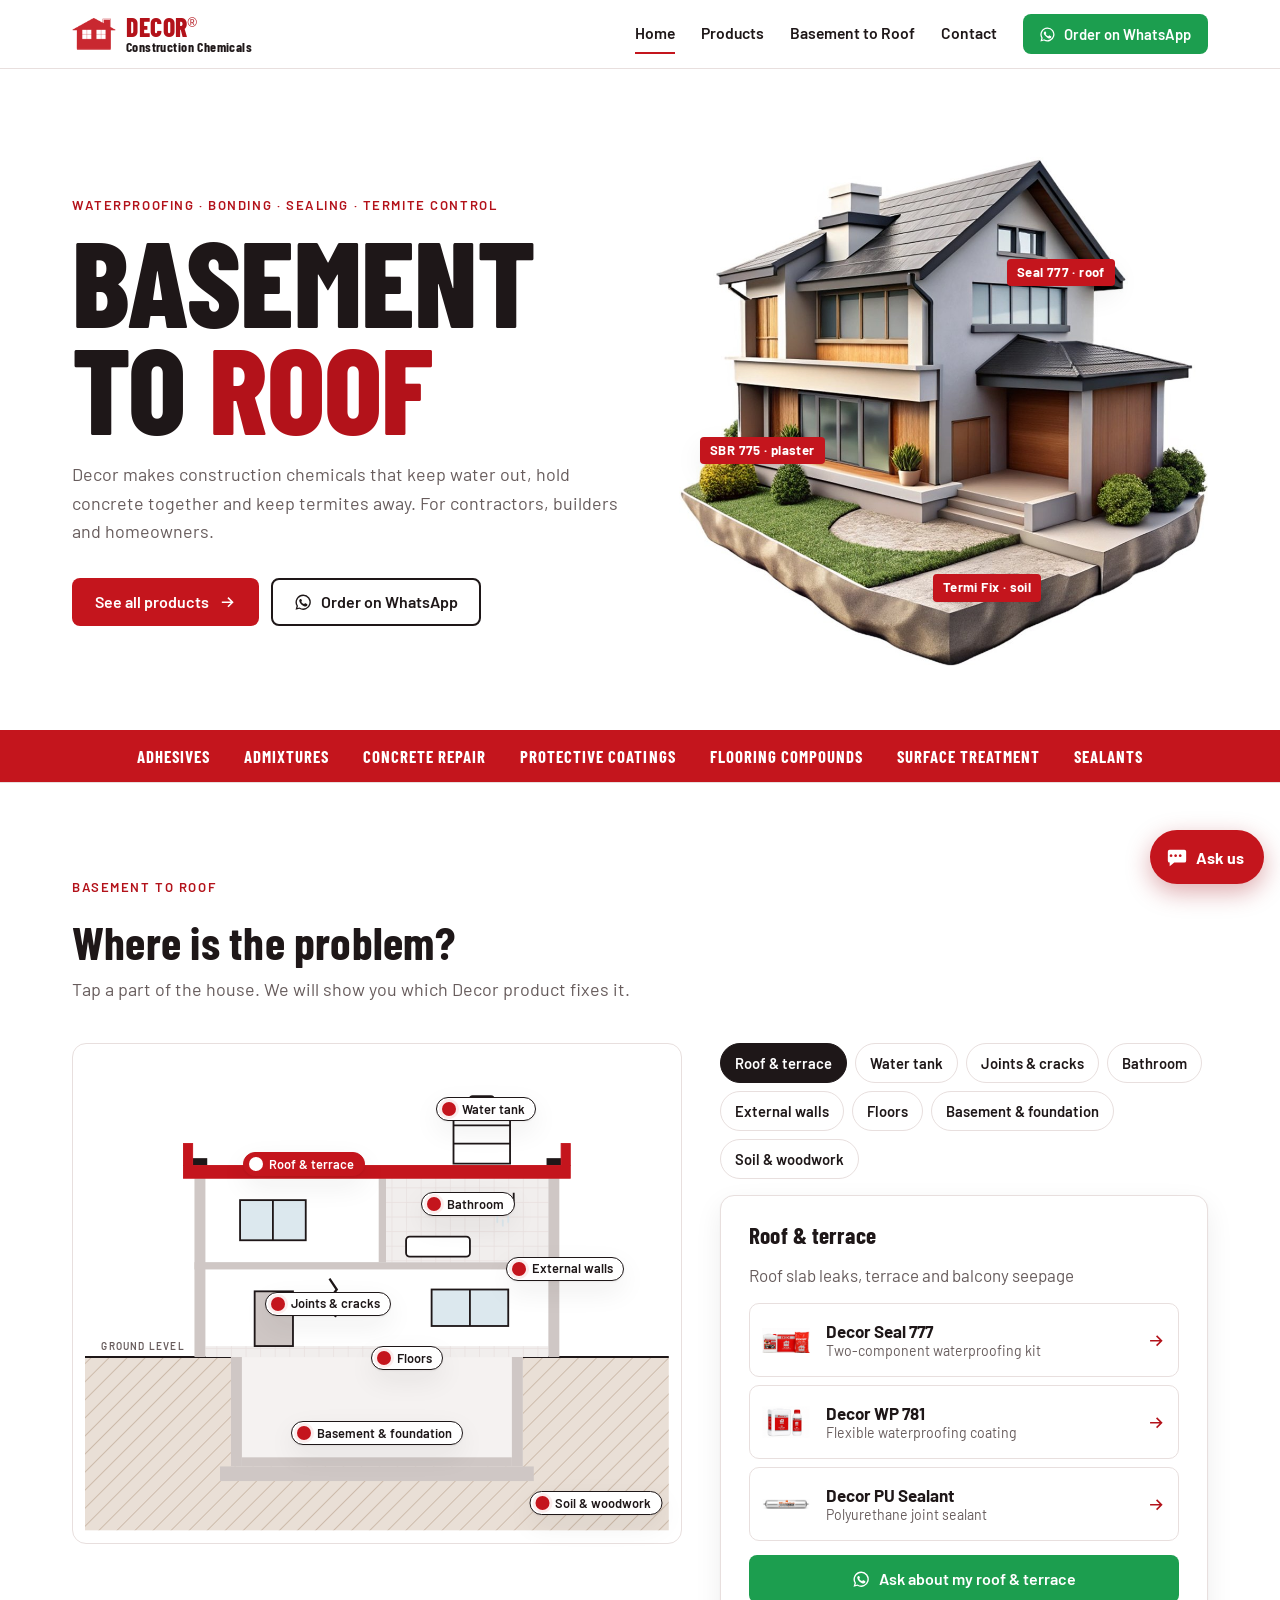
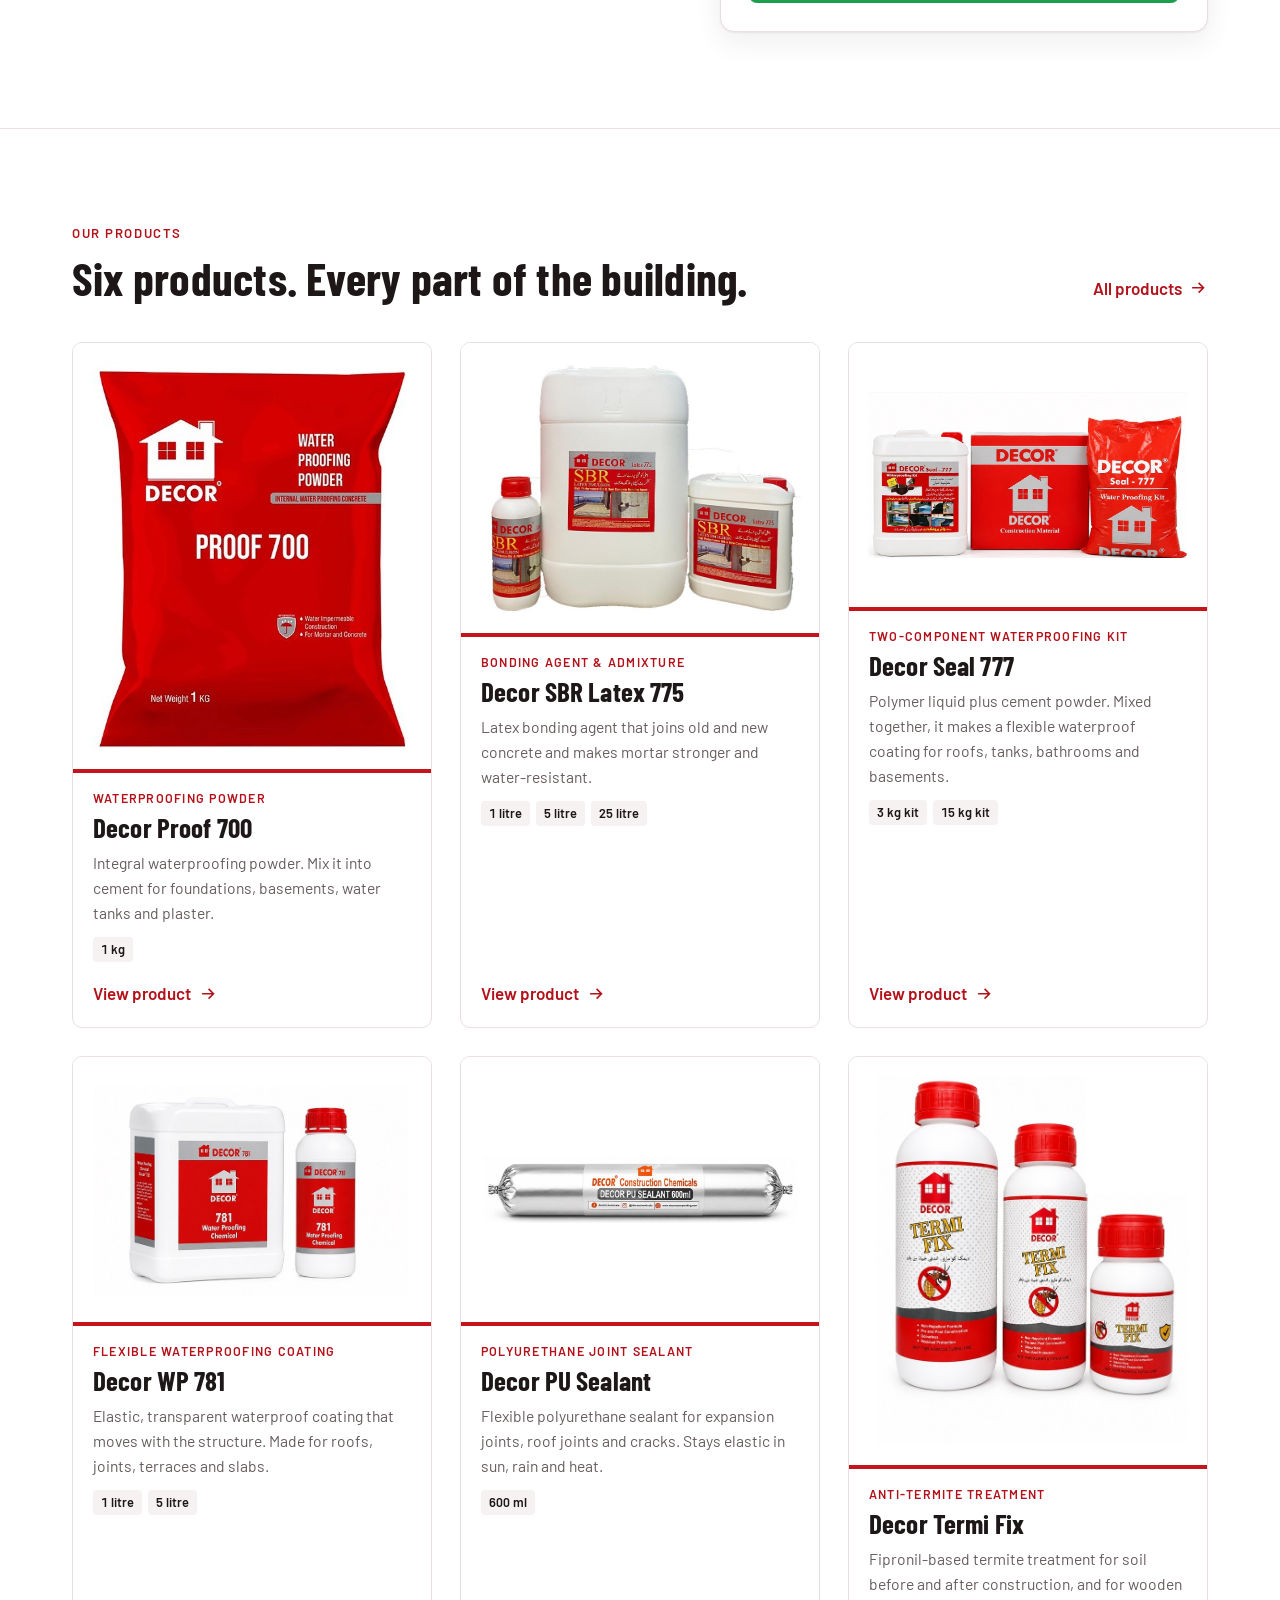
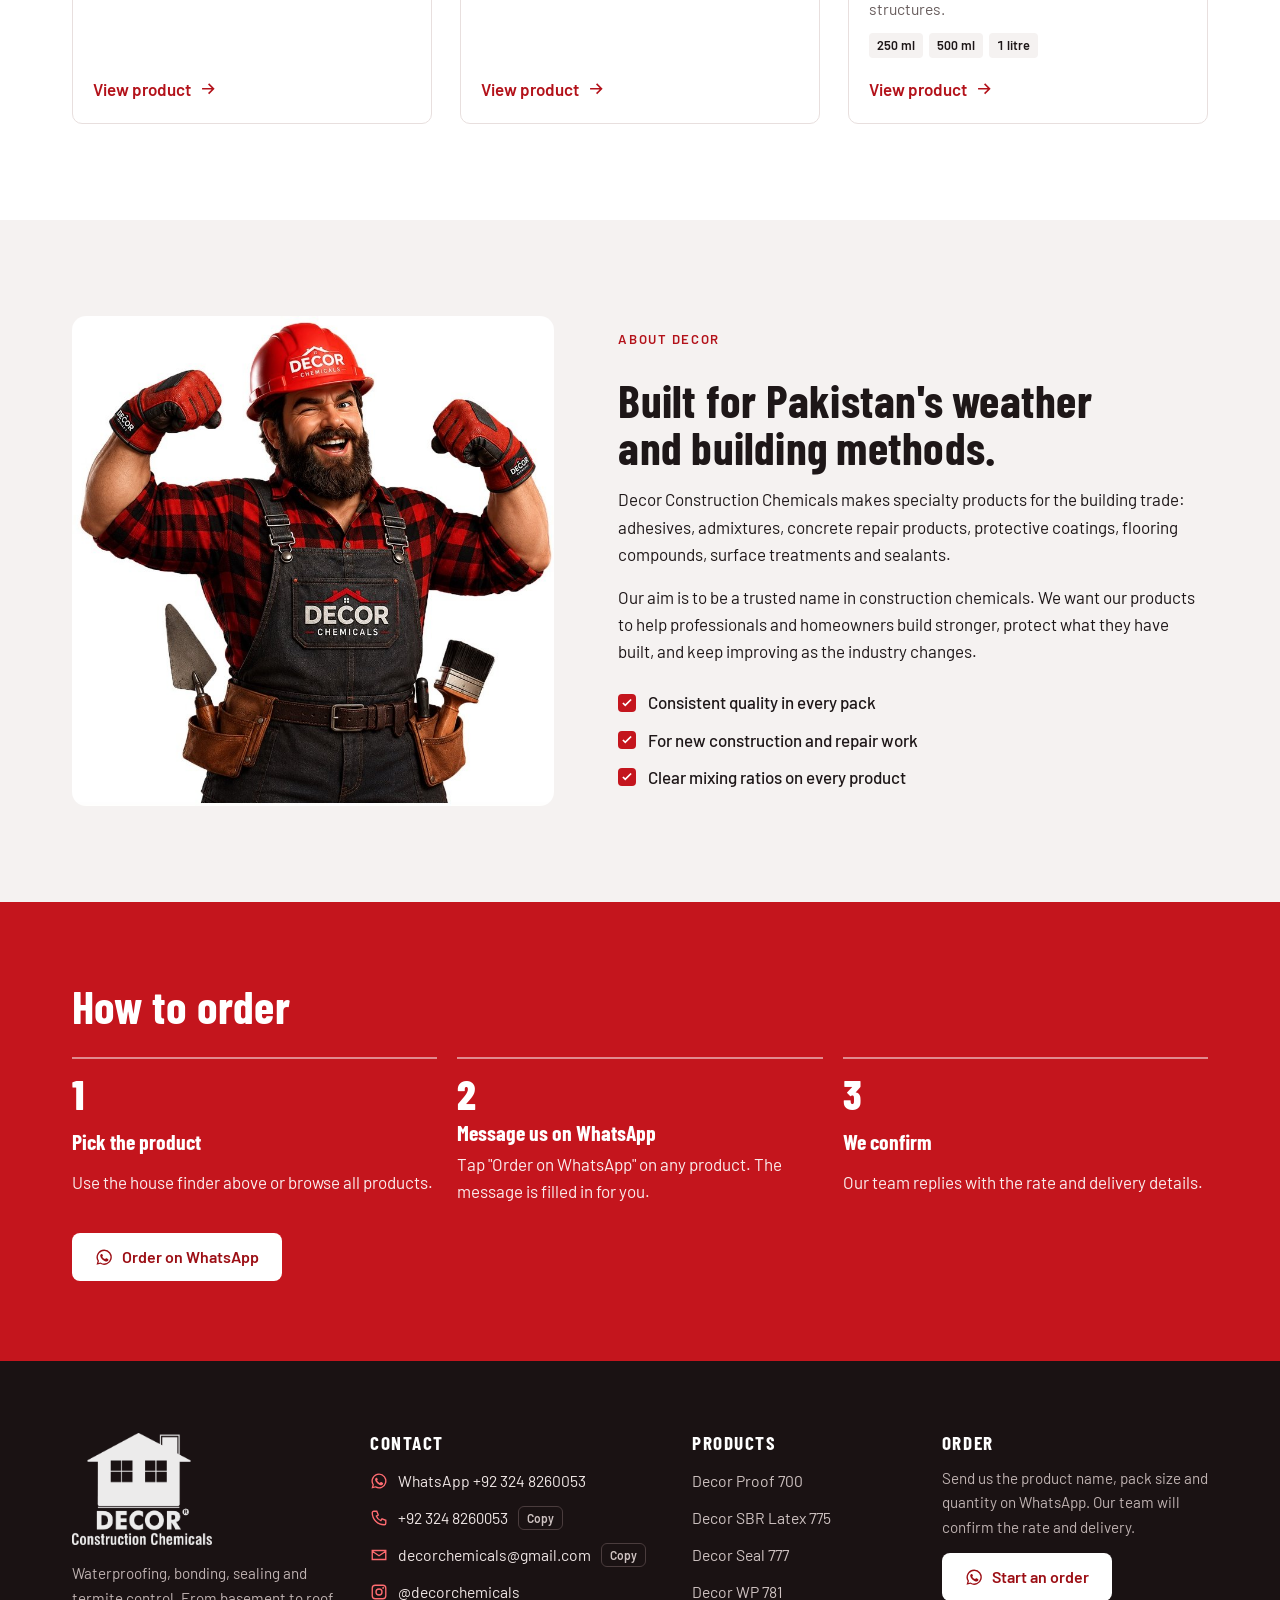
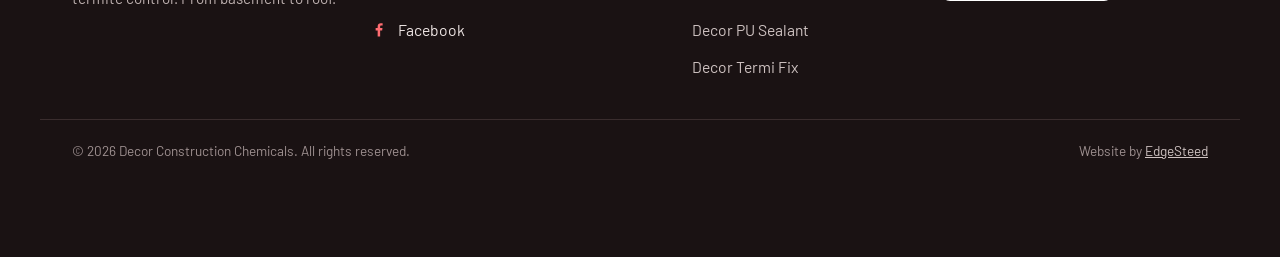
==== commit 0dd00645: "Update Decor website content and SEO Co-authored-by: Copilot App <223556219+Copilot@users.noreply.gi" ====
--- a/index.html
+++ b/index.html
@@ -5,14 +5,16 @@
 <meta name="viewport" content="width=device-width, initial-scale=1, viewport-fit=cover">
 <title>Decor Construction Chemicals | Basement to Roof</title>
 <meta name="description" content="Waterproofing, bonding, sealing and termite control products for homes and construction projects in Pakistan. Order on WhatsApp.">
-<meta property="og:title" content="Decor Construction Chemicals | Basement to Roof"><meta property="og:description" content="Waterproofing, bonding, sealing and termite control products for homes and construction projects in Pakistan. Order on WhatsApp."><meta property="og:type" content="website">
+<link rel="canonical" href="https://molvisahab.github.io/decor-website/">
+<meta property="og:title" content="Decor Construction Chemicals | Basement to Roof"><meta property="og:description" content="Waterproofing, bonding, sealing and termite control products for homes and construction projects in Pakistan. Order on WhatsApp."><meta property="og:type" content="website"><meta property="og:url" content="https://molvisahab.github.io/decor-website/"><meta property="og:image" content="https://molvisahab.github.io/decor-website/img/hero-house.jpg">
+<meta name="twitter:card" content="summary_large_image"><meta name="twitter:title" content="Decor Construction Chemicals | Basement to Roof"><meta name="twitter:description" content="Waterproofing, bonding, sealing and termite control products for homes and construction projects in Pakistan. Order on WhatsApp."><meta name="twitter:image" content="https://molvisahab.github.io/decor-website/img/hero-house.jpg">
 
 <link rel="icon" href="img/mark.png">
 <meta name="theme-color" content="#C4151D">
 <link rel="preconnect" href="https://fonts.googleapis.com"><link rel="preconnect" href="https://fonts.gstatic.com" crossorigin>
 <link rel="stylesheet" href="https://fonts.googleapis.com/css2?family=Barlow+Condensed:wght@600;700;800&family=Barlow:wght@400;500;600;700&family=Noto+Nastaliq+Urdu:wght@500&display=swap">
 <link rel="stylesheet" href="assets/style.css">
-<script type="application/ld+json">{"@context":"https://schema.org","@type":"Organization","name":"Decor Construction Chemicals","email":"decorchemicals@gmail.com","telephone":"+92 324 8260053","sameAs":["https://www.instagram.com/decorchemicals","https://www.facebook.com/decor.chemicals"]}</script>
+<script type="application/ld+json">{"@context":"https://schema.org","@type":"Organization","name":"Decor Construction Chemicals","url":"https://molvisahab.github.io/decor-website/","email":"decorchemicals@gmail.com","telephone":"+92 324 8260053","sameAs":["https://www.instagram.com/decorchemicals","https://www.facebook.com/share/192ZX5S4V6/?mibextid=wwXIfr"]}</script>
 </head>
 <body>
 
@@ -20,9 +22,7 @@
 <header class="site-header">
   <div class="wrap bar">
     <a class="brand" href="index.html" aria-label="Decor Construction Chemicals home">
-      <img src="img/mark.png" alt="" class="brand-mark mark-red" width="40" height="28">
-      <img src="img/mark-white.png" alt="" class="brand-mark mark-white" width="40" height="28">
-      <span class="brand-text"><strong>DECOR<sup>®</sup></strong><span>Construction Chemicals</span></span>
+      <img src="img/mark.png" alt="" class="brand-mark" width="44" height="32"><span class="brand-text"><strong>DECOR<sup>&reg;</sup></strong><span>Construction Chemicals</span></span>
     </a>
     <button class="nav-toggle" id="navToggle" aria-expanded="false" aria-controls="siteNav" aria-label="Open menu"><svg viewBox="0 0 24 24" aria-hidden="true" class="ic"><path fill="none" stroke="currentColor" stroke-width="2" d="M4 7h16M4 12h16M4 17h16"/></svg></button>
     <nav class="site-nav" id="siteNav" aria-label="Main">
@@ -48,7 +48,7 @@
       </div>
     </div>
     <div class="hero-art">
-      <img src="img/hero-house.jpg" alt="A finished modern house protected from foundation to roof" width="1000" height="962">
+      <img src="img/hero-house.jpg" alt="House illustration showing protection from foundation to roof" width="1000" height="962">
       <ul class="hero-tags" aria-hidden="true">
         <li style="top:20%;left:62%">Seal 777 · roof</li>
         <li style="top:55%;left:4%">SBR 775 · plaster</li>
@@ -122,11 +122,11 @@
   </g>
   <text x="18" y="322" class="s-label">GROUND LEVEL</text>
 </svg>
-        <button class="pin" type="button" data-area="roof" style="left:38%;top:24%"><span class="pin-dot"></span><span class="pin-label">Roof &amp; terrace</span></button><button class="pin" type="button" data-area="tank" style="left:68%;top:13%"><span class="pin-dot"></span><span class="pin-label">Water tank</span></button><button class="pin" type="button" data-area="joints" style="left:42%;top:52%"><span class="pin-dot"></span><span class="pin-label">Joints &amp; cracks</span></button><button class="pin" type="button" data-area="bathroom" style="left:65%;top:32%"><span class="pin-dot"></span><span class="pin-label">Bathroom</span></button><button class="pin" type="button" data-area="walls" style="left:81%;top:45%"><span class="pin-dot"></span><span class="pin-label">External walls</span></button><button class="pin" type="button" data-area="floors" style="left:55%;top:63%"><span class="pin-dot"></span><span class="pin-label">Floors &amp; tiles</span></button><button class="pin" type="button" data-area="basement" style="left:50%;top:78%"><span class="pin-dot"></span><span class="pin-label">Basement &amp; foundation</span></button><button class="pin" type="button" data-area="soil" style="left:86%;top:92%"><span class="pin-dot"></span><span class="pin-label">Soil &amp; woodwork</span></button>
+        <button class="pin" type="button" data-area="roof" style="left:38%;top:24%"><span class="pin-dot"></span><span class="pin-label">Roof &amp; terrace</span></button><button class="pin" type="button" data-area="tank" style="left:68%;top:13%"><span class="pin-dot"></span><span class="pin-label">Water tank</span></button><button class="pin" type="button" data-area="joints" style="left:42%;top:52%"><span class="pin-dot"></span><span class="pin-label">Joints &amp; cracks</span></button><button class="pin" type="button" data-area="bathroom" style="left:65%;top:32%"><span class="pin-dot"></span><span class="pin-label">Bathroom</span></button><button class="pin" type="button" data-area="walls" style="left:81%;top:45%"><span class="pin-dot"></span><span class="pin-label">External walls</span></button><button class="pin" type="button" data-area="floors" style="left:55%;top:63%"><span class="pin-dot"></span><span class="pin-label">Floors</span></button><button class="pin" type="button" data-area="basement" style="left:50%;top:78%"><span class="pin-dot"></span><span class="pin-label">Basement &amp; foundation</span></button><button class="pin" type="button" data-area="soil" style="left:86%;top:92%"><span class="pin-dot"></span><span class="pin-label">Soil &amp; woodwork</span></button>
       </div>
       <div class="finder-side">
         <div class="area-list" role="tablist" aria-label="Parts of the house">
-          <button class="area-btn" role="tab" type="button" id="tab-roof" data-area="roof" aria-selected="true" aria-controls="areaPanel">Roof &amp; terrace</button><button class="area-btn" role="tab" type="button" id="tab-tank" data-area="tank" aria-selected="false" aria-controls="areaPanel">Water tank</button><button class="area-btn" role="tab" type="button" id="tab-joints" data-area="joints" aria-selected="false" aria-controls="areaPanel">Joints &amp; cracks</button><button class="area-btn" role="tab" type="button" id="tab-bathroom" data-area="bathroom" aria-selected="false" aria-controls="areaPanel">Bathroom</button><button class="area-btn" role="tab" type="button" id="tab-walls" data-area="walls" aria-selected="false" aria-controls="areaPanel">External walls</button><button class="area-btn" role="tab" type="button" id="tab-floors" data-area="floors" aria-selected="false" aria-controls="areaPanel">Floors &amp; tiles</button><button class="area-btn" role="tab" type="button" id="tab-basement" data-area="basement" aria-selected="false" aria-controls="areaPanel">Basement &amp; foundation</button><button class="area-btn" role="tab" type="button" id="tab-soil" data-area="soil" aria-selected="false" aria-controls="areaPanel">Soil &amp; woodwork</button>
+          <button class="area-btn" role="tab" type="button" id="tab-roof" data-area="roof" aria-selected="true" aria-controls="areaPanel">Roof &amp; terrace</button><button class="area-btn" role="tab" type="button" id="tab-tank" data-area="tank" aria-selected="false" aria-controls="areaPanel">Water tank</button><button class="area-btn" role="tab" type="button" id="tab-joints" data-area="joints" aria-selected="false" aria-controls="areaPanel">Joints &amp; cracks</button><button class="area-btn" role="tab" type="button" id="tab-bathroom" data-area="bathroom" aria-selected="false" aria-controls="areaPanel">Bathroom</button><button class="area-btn" role="tab" type="button" id="tab-walls" data-area="walls" aria-selected="false" aria-controls="areaPanel">External walls</button><button class="area-btn" role="tab" type="button" id="tab-floors" data-area="floors" aria-selected="false" aria-controls="areaPanel">Floors</button><button class="area-btn" role="tab" type="button" id="tab-basement" data-area="basement" aria-selected="false" aria-controls="areaPanel">Basement &amp; foundation</button><button class="area-btn" role="tab" type="button" id="tab-soil" data-area="soil" aria-selected="false" aria-controls="areaPanel">Soil &amp; woodwork</button>
         </div>
         <div class="area-panel" id="areaPanel" role="tabpanel">
           
@@ -142,7 +142,7 @@
             <h3>Water tank</h3>
             <p class="area-problem">Leaking overhead or underground tanks</p>
             <ul class="area-products">
-              <li><a href="products/seal-777.html"><img src="img/seal-777.jpg" alt="" loading="lazy"><span><strong>Decor Seal 777</strong><small>Two-component waterproofing kit</small></span><svg viewBox="0 0 24 24" aria-hidden="true" class="ic"><path fill="none" stroke="currentColor" stroke-width="2" d="M5 12h14M13 6l6 6-6 6"/></svg></a></li><li><a href="products/wp-781.html"><img src="img/wp-781.jpg" alt="" loading="lazy"><span><strong>Decor WP 781</strong><small>Flexible waterproofing coating</small></span><svg viewBox="0 0 24 24" aria-hidden="true" class="ic"><path fill="none" stroke="currentColor" stroke-width="2" d="M5 12h14M13 6l6 6-6 6"/></svg></a></li><li><a href="products/proof-700.html"><img src="img/proof-700.jpg" alt="" loading="lazy"><span><strong>Decor Proof 700</strong><small>Waterproofing powder</small></span><svg viewBox="0 0 24 24" aria-hidden="true" class="ic"><path fill="none" stroke="currentColor" stroke-width="2" d="M5 12h14M13 6l6 6-6 6"/></svg></a></li>
+              <li><a href="products/seal-777.html"><img src="img/seal-777.jpg" alt="" loading="lazy"><span><strong>Decor Seal 777</strong><small>Two-component waterproofing kit</small></span><svg viewBox="0 0 24 24" aria-hidden="true" class="ic"><path fill="none" stroke="currentColor" stroke-width="2" d="M5 12h14M13 6l6 6-6 6"/></svg></a></li><li><a href="products/wp-781.html"><img src="img/wp-781.jpg" alt="" loading="lazy"><span><strong>Decor WP 781</strong><small>Flexible waterproofing coating</small></span><svg viewBox="0 0 24 24" aria-hidden="true" class="ic"><path fill="none" stroke="currentColor" stroke-width="2" d="M5 12h14M13 6l6 6-6 6"/></svg></a></li><li><a href="products/proof-700.html"><img src="img/proof-700.jpg" alt="" loading="lazy"><span><strong>Decor Proof 700</strong><small>Waterproofing powder</small></span><svg viewBox="0 0 24 24" aria-hidden="true" class="ic"><path fill="none" stroke="currentColor" stroke-width="2" d="M5 12h14M13 6l6 6-6 6"/></svg></a></li><li><a href="products/sbr-latex-775.html"><img src="img/sbr-latex-775.jpg" alt="" loading="lazy"><span><strong>Decor SBR Latex 775</strong><small>Bonding agent &amp; admixture</small></span><svg viewBox="0 0 24 24" aria-hidden="true" class="ic"><path fill="none" stroke="currentColor" stroke-width="2" d="M5 12h14M13 6l6 6-6 6"/></svg></a></li>
             </ul>
             <a class="btn btn-wa btn-block" href="https://wa.me/923248260053?text=Assalam%20o%20Alaikum%2C%20I%20need%20help%20with%20my%20water%20tank%3A%20leaking%20overhead%20or%20underground%20tanks." target="_blank" rel="noopener"><svg viewBox="0 0 24 24" aria-hidden="true" class="ic"><path fill="currentColor" d="M12 2a10 10 0 0 0-8.6 15.1L2 22l5-1.3A10 10 0 1 0 12 2Zm0 18.2a8.2 8.2 0 0 1-4.2-1.1l-.3-.2-3 .8.8-2.9-.2-.3A8.2 8.2 0 1 1 12 20.2Zm4.5-6.1c-.2-.1-1.5-.7-1.7-.8-.2-.1-.4-.1-.6.1l-.8 1c-.1.2-.3.2-.5.1a6.7 6.7 0 0 1-3.3-2.9c-.3-.4.2-.4.7-1.3.1-.2 0-.3 0-.4l-.8-1.8c-.2-.5-.4-.4-.6-.4h-.5a1 1 0 0 0-.7.3 3 3 0 0 0-.9 2.2 5.2 5.2 0 0 0 1.1 2.7 11.8 11.8 0 0 0 4.5 4c1.7.7 2.3.8 3.2.6.5-.1 1.5-.6 1.7-1.2.2-.6.2-1.1.2-1.2-.1-.1-.3-.2-.5-.3Z"/></svg><span>Ask about my water tank</span></a>
           </div>
@@ -166,23 +166,23 @@
             <h3>External walls</h3>
             <p class="area-problem">Damp walls, weak plaster, rain seepage</p>
             <ul class="area-products">
-              <li><a href="products/seal-777.html"><img src="img/seal-777.jpg" alt="" loading="lazy"><span><strong>Decor Seal 777</strong><small>Two-component waterproofing kit</small></span><svg viewBox="0 0 24 24" aria-hidden="true" class="ic"><path fill="none" stroke="currentColor" stroke-width="2" d="M5 12h14M13 6l6 6-6 6"/></svg></a></li><li><a href="products/wp-781.html"><img src="img/wp-781.jpg" alt="" loading="lazy"><span><strong>Decor WP 781</strong><small>Flexible waterproofing coating</small></span><svg viewBox="0 0 24 24" aria-hidden="true" class="ic"><path fill="none" stroke="currentColor" stroke-width="2" d="M5 12h14M13 6l6 6-6 6"/></svg></a></li><li><a href="products/proof-700.html"><img src="img/proof-700.jpg" alt="" loading="lazy"><span><strong>Decor Proof 700</strong><small>Waterproofing powder</small></span><svg viewBox="0 0 24 24" aria-hidden="true" class="ic"><path fill="none" stroke="currentColor" stroke-width="2" d="M5 12h14M13 6l6 6-6 6"/></svg></a></li><li><a href="products/sbr-latex-775.html"><img src="img/sbr-latex-775.jpg" alt="" loading="lazy"><span><strong>Decor SBR Latex 775</strong><small>Bonding agent &amp; admixture</small></span><svg viewBox="0 0 24 24" aria-hidden="true" class="ic"><path fill="none" stroke="currentColor" stroke-width="2" d="M5 12h14M13 6l6 6-6 6"/></svg></a></li>
+              <li><a href="products/seal-777.html"><img src="img/seal-777.jpg" alt="" loading="lazy"><span><strong>Decor Seal 777</strong><small>Two-component waterproofing kit</small></span><svg viewBox="0 0 24 24" aria-hidden="true" class="ic"><path fill="none" stroke="currentColor" stroke-width="2" d="M5 12h14M13 6l6 6-6 6"/></svg></a></li><li><a href="products/wp-781.html"><img src="img/wp-781.jpg" alt="" loading="lazy"><span><strong>Decor WP 781</strong><small>Flexible waterproofing coating</small></span><svg viewBox="0 0 24 24" aria-hidden="true" class="ic"><path fill="none" stroke="currentColor" stroke-width="2" d="M5 12h14M13 6l6 6-6 6"/></svg></a></li>
             </ul>
             <a class="btn btn-wa btn-block" href="https://wa.me/923248260053?text=Assalam%20o%20Alaikum%2C%20I%20need%20help%20with%20my%20external%20walls%3A%20damp%20walls%2C%20weak%20plaster%2C%20rain%20seepage." target="_blank" rel="noopener"><svg viewBox="0 0 24 24" aria-hidden="true" class="ic"><path fill="currentColor" d="M12 2a10 10 0 0 0-8.6 15.1L2 22l5-1.3A10 10 0 1 0 12 2Zm0 18.2a8.2 8.2 0 0 1-4.2-1.1l-.3-.2-3 .8.8-2.9-.2-.3A8.2 8.2 0 1 1 12 20.2Zm4.5-6.1c-.2-.1-1.5-.7-1.7-.8-.2-.1-.4-.1-.6.1l-.8 1c-.1.2-.3.2-.5.1a6.7 6.7 0 0 1-3.3-2.9c-.3-.4.2-.4.7-1.3.1-.2 0-.3 0-.4l-.8-1.8c-.2-.5-.4-.4-.6-.4h-.5a1 1 0 0 0-.7.3 3 3 0 0 0-.9 2.2 5.2 5.2 0 0 0 1.1 2.7 11.8 11.8 0 0 0 4.5 4c1.7.7 2.3.8 3.2.6.5-.1 1.5-.6 1.7-1.2.2-.6.2-1.1.2-1.2-.1-.1-.3-.2-.5-.3Z"/></svg><span>Ask about my external walls</span></a>
           </div>
           <div class="area-view" data-area-view="floors" hidden>
-            <h3>Floors &amp; tiles</h3>
-            <p class="area-problem">Loose tiles, weak grout, repairs to old concrete</p>
-            <ul class="area-products">
-              <li><a href="products/sbr-latex-775.html"><img src="img/sbr-latex-775.jpg" alt="" loading="lazy"><span><strong>Decor SBR Latex 775</strong><small>Bonding agent &amp; admixture</small></span><svg viewBox="0 0 24 24" aria-hidden="true" class="ic"><path fill="none" stroke="currentColor" stroke-width="2" d="M5 12h14M13 6l6 6-6 6"/></svg></a></li>
-            </ul>
-            <a class="btn btn-wa btn-block" href="https://wa.me/923248260053?text=Assalam%20o%20Alaikum%2C%20I%20need%20help%20with%20my%20floors%20%26%20tiles%3A%20loose%20tiles%2C%20weak%20grout%2C%20repairs%20to%20old%20concrete." target="_blank" rel="noopener"><svg viewBox="0 0 24 24" aria-hidden="true" class="ic"><path fill="currentColor" d="M12 2a10 10 0 0 0-8.6 15.1L2 22l5-1.3A10 10 0 1 0 12 2Zm0 18.2a8.2 8.2 0 0 1-4.2-1.1l-.3-.2-3 .8.8-2.9-.2-.3A8.2 8.2 0 1 1 12 20.2Zm4.5-6.1c-.2-.1-1.5-.7-1.7-.8-.2-.1-.4-.1-.6.1l-.8 1c-.1.2-.3.2-.5.1a6.7 6.7 0 0 1-3.3-2.9c-.3-.4.2-.4.7-1.3.1-.2 0-.3 0-.4l-.8-1.8c-.2-.5-.4-.4-.6-.4h-.5a1 1 0 0 0-.7.3 3 3 0 0 0-.9 2.2 5.2 5.2 0 0 0 1.1 2.7 11.8 11.8 0 0 0 4.5 4c1.7.7 2.3.8 3.2.6.5-.1 1.5-.6 1.7-1.2.2-.6.2-1.1.2-1.2-.1-.1-.3-.2-.5-.3Z"/></svg><span>Ask about my floors &amp; tiles</span></a>
+            <h3>Floors</h3>
+            <p class="area-problem">Waterproofing for floors and concrete slabs</p>
+            <ul class="area-products">
+              <li><a href="products/seal-777.html"><img src="img/seal-777.jpg" alt="" loading="lazy"><span><strong>Decor Seal 777</strong><small>Two-component waterproofing kit</small></span><svg viewBox="0 0 24 24" aria-hidden="true" class="ic"><path fill="none" stroke="currentColor" stroke-width="2" d="M5 12h14M13 6l6 6-6 6"/></svg></a></li>
+            </ul>
+            <a class="btn btn-wa btn-block" href="https://wa.me/923248260053?text=Assalam%20o%20Alaikum%2C%20I%20need%20help%20with%20my%20floors%3A%20waterproofing%20for%20floors%20and%20concrete%20slabs." target="_blank" rel="noopener"><svg viewBox="0 0 24 24" aria-hidden="true" class="ic"><path fill="currentColor" d="M12 2a10 10 0 0 0-8.6 15.1L2 22l5-1.3A10 10 0 1 0 12 2Zm0 18.2a8.2 8.2 0 0 1-4.2-1.1l-.3-.2-3 .8.8-2.9-.2-.3A8.2 8.2 0 1 1 12 20.2Zm4.5-6.1c-.2-.1-1.5-.7-1.7-.8-.2-.1-.4-.1-.6.1l-.8 1c-.1.2-.3.2-.5.1a6.7 6.7 0 0 1-3.3-2.9c-.3-.4.2-.4.7-1.3.1-.2 0-.3 0-.4l-.8-1.8c-.2-.5-.4-.4-.6-.4h-.5a1 1 0 0 0-.7.3 3 3 0 0 0-.9 2.2 5.2 5.2 0 0 0 1.1 2.7 11.8 11.8 0 0 0 4.5 4c1.7.7 2.3.8 3.2.6.5-.1 1.5-.6 1.7-1.2.2-.6.2-1.1.2-1.2-.1-.1-.3-.2-.5-.3Z"/></svg><span>Ask about my floors</span></a>
           </div>
           <div class="area-view" data-area-view="basement" hidden>
             <h3>Basement &amp; foundation</h3>
             <p class="area-problem">Damp basements, water in foundations, DPC</p>
             <ul class="area-products">
-              <li><a href="products/proof-700.html"><img src="img/proof-700.jpg" alt="" loading="lazy"><span><strong>Decor Proof 700</strong><small>Waterproofing powder</small></span><svg viewBox="0 0 24 24" aria-hidden="true" class="ic"><path fill="none" stroke="currentColor" stroke-width="2" d="M5 12h14M13 6l6 6-6 6"/></svg></a></li><li><a href="products/seal-777.html"><img src="img/seal-777.jpg" alt="" loading="lazy"><span><strong>Decor Seal 777</strong><small>Two-component waterproofing kit</small></span><svg viewBox="0 0 24 24" aria-hidden="true" class="ic"><path fill="none" stroke="currentColor" stroke-width="2" d="M5 12h14M13 6l6 6-6 6"/></svg></a></li><li><a href="products/wp-781.html"><img src="img/wp-781.jpg" alt="" loading="lazy"><span><strong>Decor WP 781</strong><small>Flexible waterproofing coating</small></span><svg viewBox="0 0 24 24" aria-hidden="true" class="ic"><path fill="none" stroke="currentColor" stroke-width="2" d="M5 12h14M13 6l6 6-6 6"/></svg></a></li>
+              <li><a href="products/proof-700.html"><img src="img/proof-700.jpg" alt="" loading="lazy"><span><strong>Decor Proof 700</strong><small>Waterproofing powder</small></span><svg viewBox="0 0 24 24" aria-hidden="true" class="ic"><path fill="none" stroke="currentColor" stroke-width="2" d="M5 12h14M13 6l6 6-6 6"/></svg></a></li><li><a href="products/seal-777.html"><img src="img/seal-777.jpg" alt="" loading="lazy"><span><strong>Decor Seal 777</strong><small>Two-component waterproofing kit</small></span><svg viewBox="0 0 24 24" aria-hidden="true" class="ic"><path fill="none" stroke="currentColor" stroke-width="2" d="M5 12h14M13 6l6 6-6 6"/></svg></a></li><li><a href="products/wp-781.html"><img src="img/wp-781.jpg" alt="" loading="lazy"><span><strong>Decor WP 781</strong><small>Flexible waterproofing coating</small></span><svg viewBox="0 0 24 24" aria-hidden="true" class="ic"><path fill="none" stroke="currentColor" stroke-width="2" d="M5 12h14M13 6l6 6-6 6"/></svg></a></li><li><a href="products/sbr-latex-775.html"><img src="img/sbr-latex-775.jpg" alt="" loading="lazy"><span><strong>Decor SBR Latex 775</strong><small>Bonding agent &amp; admixture</small></span><svg viewBox="0 0 24 24" aria-hidden="true" class="ic"><path fill="none" stroke="currentColor" stroke-width="2" d="M5 12h14M13 6l6 6-6 6"/></svg></a></li><li><a href="products/termi-fix.html"><img src="img/termi-fix.jpg" alt="" loading="lazy"><span><strong>Decor Termi Fix</strong><small>Anti-termite treatment</small></span><svg viewBox="0 0 24 24" aria-hidden="true" class="ic"><path fill="none" stroke="currentColor" stroke-width="2" d="M5 12h14M13 6l6 6-6 6"/></svg></a></li>
             </ul>
             <a class="btn btn-wa btn-block" href="https://wa.me/923248260053?text=Assalam%20o%20Alaikum%2C%20I%20need%20help%20with%20my%20basement%20%26%20foundation%3A%20damp%20basements%2C%20water%20in%20foundations%2C%20dpc." target="_blank" rel="noopener"><svg viewBox="0 0 24 24" aria-hidden="true" class="ic"><path fill="currentColor" d="M12 2a10 10 0 0 0-8.6 15.1L2 22l5-1.3A10 10 0 1 0 12 2Zm0 18.2a8.2 8.2 0 0 1-4.2-1.1l-.3-.2-3 .8.8-2.9-.2-.3A8.2 8.2 0 1 1 12 20.2Zm4.5-6.1c-.2-.1-1.5-.7-1.7-.8-.2-.1-.4-.1-.6.1l-.8 1c-.1.2-.3.2-.5.1a6.7 6.7 0 0 1-3.3-2.9c-.3-.4.2-.4.7-1.3.1-.2 0-.3 0-.4l-.8-1.8c-.2-.5-.4-.4-.6-.4h-.5a1 1 0 0 0-.7.3 3 3 0 0 0-.9 2.2 5.2 5.2 0 0 0 1.1 2.7 11.8 11.8 0 0 0 4.5 4c1.7.7 2.3.8 3.2.6.5-.1 1.5-.6 1.7-1.2.2-.6.2-1.1.2-1.2-.1-.1-.3-.2-.5-.3Z"/></svg><span>Ask about my basement &amp; foundation</span></a>
           </div>
@@ -275,7 +275,7 @@
 
 <section class="about">
   <div class="wrap about-grid">
-    <div class="about-art"><img src="img/worker.jpg" alt="Decor applicator in branded helmet and apron" loading="lazy" width="814" height="827"></div>
+    <div class="about-art"><img src="img/worker.jpg" alt="Construction worker wearing a hard hat and work apron" loading="lazy" width="814" height="827"></div>
     <div class="about-copy">
       <p class="eyebrow">About Decor</p>
       <h2>Built for Pakistan's weather and building methods.</h2>
@@ -316,7 +316,7 @@
         <li><span class="f-plain"><svg viewBox="0 0 24 24" aria-hidden="true" class="ic"><path fill="none" stroke="currentColor" stroke-width="1.8" d="M5 3h4l2 5-2.5 1.5a11 11 0 0 0 6 6L16 13l5 2v4a2 2 0 0 1-2 2A16 16 0 0 1 3 5a2 2 0 0 1 2-2Z"/></svg><span class="copyable" id="phoneText">+92 324 8260053</span></span> <button class="copy" type="button" data-copy="+92 324 8260053">Copy</button></li>
         <li><span class="f-plain"><svg viewBox="0 0 24 24" aria-hidden="true" class="ic"><path fill="none" stroke="currentColor" stroke-width="1.8" d="M3 6h18v12H3z M3 7l9 6 9-6"/></svg><span class="copyable">decorchemicals@gmail.com</span></span> <button class="copy" type="button" data-copy="decorchemicals@gmail.com">Copy</button></li>
         <li><a href="https://www.instagram.com/decorchemicals" target="_blank" rel="noopener"><svg viewBox="0 0 24 24" aria-hidden="true" class="ic"><path fill="none" stroke="currentColor" stroke-width="1.8" d="M7 3h10a4 4 0 0 1 4 4v10a4 4 0 0 1-4 4H7a4 4 0 0 1-4-4V7a4 4 0 0 1 4-4Z"/><circle cx="12" cy="12" r="4" fill="none" stroke="currentColor" stroke-width="1.8"/><circle cx="17.5" cy="6.5" r="1.2" fill="currentColor"/></svg><span>@decorchemicals</span></a></li>
-        <li><a href="https://www.facebook.com/decor.chemicals" target="_blank" rel="noopener"><svg viewBox="0 0 24 24" aria-hidden="true" class="ic"><path fill="currentColor" d="M13.5 22v-8h2.7l.4-3.2h-3.1V8.8c0-.9.3-1.5 1.6-1.5h1.7V4.4a22 22 0 0 0-2.5-.1c-2.4 0-4.1 1.5-4.1 4.2v2.3H7.5V14h2.7v8h3.3Z"/></svg><span>decor.chemicals</span></a></li>
+        <li><a href="https://www.facebook.com/share/192ZX5S4V6/?mibextid=wwXIfr" target="_blank" rel="noopener"><svg viewBox="0 0 24 24" aria-hidden="true" class="ic"><path fill="currentColor" d="M13.5 22v-8h2.7l.4-3.2h-3.1V8.8c0-.9.3-1.5 1.6-1.5h1.7V4.4a22 22 0 0 0-2.5-.1c-2.4 0-4.1 1.5-4.1 4.2v2.3H7.5V14h2.7v8h3.3Z"/></svg><span>Facebook</span></a></li>
       </ul>
     </div>
     <div>
@@ -353,7 +353,7 @@
     </form>
   </section>
 </div>
-<script>window.DECOR={"mode":"site","root":"","contact":{"whatsapp":"923248260053","phoneDisplay":"+92 324 8260053","email":"decorchemicals@gmail.com","instagram":"https://www.instagram.com/decorchemicals","instagramHandle":"@decorchemicals","facebook":"https://www.facebook.com/decor.chemicals","facebookHandle":"decor.chemicals"},"areas":[{"id":"roof","name":"Roof & terrace","problem":"Roof slab leaks, terrace and balcony seepage","products":["seal-777","wp-781","pu-sealant"]},{"id":"tank","name":"Water tank","problem":"Leaking overhead or underground tanks","products":["seal-777","wp-781","proof-700"]},{"id":"joints","name":"Joints & cracks","problem":"Roof joints, slab junctions, wall cracks, window gaps","products":["pu-sealant","wp-781"]},{"id":"bathroom","name":"Bathroom","problem":"Water seeping through bathroom floors and walls","products":["seal-777","wp-781","sbr-latex-775"]},{"id":"walls","name":"External walls","problem":"Damp walls, weak plaster, rain seepage","products":["seal-777","wp-781","proof-700","sbr-latex-775"]},{"id":"floors","name":"Floors & tiles","problem":"Loose tiles, weak grout, repairs to old concrete","products":["sbr-latex-775"]},{"id":"basement","name":"Basement & foundation","problem":"Damp basements, water in foundations, DPC","products":["proof-700","seal-777","wp-781"]},{"id":"soil","name":"Soil & woodwork","problem":"Termites (deemak) in soil, floors and wooden frames","products":["termi-fix"]}],"products":[{"slug":"proof-700","name":"Decor Proof 700","short":"Proof 700","type":"Waterproofing powder","summary":"Integral waterproofing powder. Mix it into cement for foundations, basements, water tanks and plaster.","image":"proof-700.jpg","packaging":["1 kg"],"usage":"Add 1 kg of Decor Proof 700 to every 50 kg bag of cement.","keywords":["proof","700","pudlo","powder"],"category":"waterproofing"},{"slug":"sbr-latex-775","name":"Decor SBR Latex 775","short":"SBR Latex 775","type":"Bonding agent & admixture","summary":"Latex bonding agent that joins old and new concrete and makes mortar stronger and water-resistant.","image":"sbr-latex-775.jpg","packaging":["1 litre","5 litre","25 litre"],"keywords":["sbr","latex","775","bonding","bond"],"category":"bonding"},{"slug":"seal-777","name":"Decor Seal 777","short":"Seal 777","type":"Two-component waterproofing kit","summary":"Polymer liquid plus cement powder. Mixed together, it makes a flexible waterproof coating for roofs, tanks, bathrooms and basements.","image":"seal-777.jpg","packaging":["3 kg kit (1 L liquid + 2 kg powder)","15 kg kit (5 L liquid + 10 kg powder)"],"keywords":["seal 777","777","seal","kit","two component","cementitious"],"category":"waterproofing"},{"slug":"wp-781","name":"Decor WP 781","short":"WP 781","type":"Flexible waterproofing coating","summary":"Elastic, transparent waterproof coating that moves with the structure. Made for roofs, joints, terraces and slabs.","image":"wp-781.jpg","packaging":["1 litre","5 litre"],"keywords":["781","wp","wp781","flexible","transparent","coating"],"category":"waterproofing"},{"slug":"pu-sealant","name":"Decor PU Sealant","short":"PU Sealant","type":"Polyurethane joint sealant","summary":"Flexible polyurethane sealant for expansion joints, roof joints and cracks. Stays elastic in sun, rain and heat.","image":"pu-sealant.jpg","packaging":["600 ml"],"keywords":["pu","sealant","polyurethane","joint","joints","crack"],"category":"sealing"},{"slug":"termi-fix","name":"Decor Termi Fix","short":"Termi Fix","type":"Anti-termite treatment","summary":"Fipronil-based termite treatment for soil before and after construction, and for wooden structures.","image":"termi-fix.jpg","packaging":["250 ml","500 ml","1 litre"],"usage":"Mix with water as shown in the table. For wooden structures, use with kerosene oil.","keywords":["termi","termite","termites","deemak","dimak","fipronil","keeray","keeda"],"category":"termite"}]};</script>
+<script>window.DECOR={"mode":"site","root":"","contact":{"whatsapp":"923248260053","phoneDisplay":"+92 324 8260053","email":"decorchemicals@gmail.com","instagram":"https://www.instagram.com/decorchemicals","instagramHandle":"@decorchemicals","facebook":"https://www.facebook.com/share/192ZX5S4V6/?mibextid=wwXIfr","facebookHandle":"Facebook"},"areas":[{"id":"roof","name":"Roof & terrace","problem":"Roof slab leaks, terrace and balcony seepage","products":["seal-777","wp-781","pu-sealant"]},{"id":"tank","name":"Water tank","problem":"Leaking overhead or underground tanks","products":["seal-777","wp-781","proof-700","sbr-latex-775"]},{"id":"joints","name":"Joints & cracks","problem":"Roof joints, slab junctions, wall cracks, window gaps","products":["pu-sealant","wp-781"]},{"id":"bathroom","name":"Bathroom","problem":"Water seeping through bathroom floors and walls","products":["seal-777","wp-781","sbr-latex-775"]},{"id":"walls","name":"External walls","problem":"Damp walls, weak plaster, rain seepage","products":["seal-777","wp-781"]},{"id":"floors","name":"Floors","problem":"Waterproofing for floors and concrete slabs","products":["seal-777"]},{"id":"basement","name":"Basement & foundation","problem":"Damp basements, water in foundations, DPC","products":["proof-700","seal-777","wp-781","sbr-latex-775","termi-fix"]},{"id":"soil","name":"Soil & woodwork","problem":"Termites (deemak) in soil, floors and wooden frames","products":["termi-fix"]}],"products":[{"slug":"proof-700","name":"Decor Proof 700","short":"Proof 700","type":"Waterproofing powder","summary":"Integral waterproofing powder. Mix it into cement for foundations, basements, water tanks and plaster.","image":"proof-700.jpg","packaging":["1 kg"],"usage":"Add 1 kg of Decor Proof 700 to every 50 kg bag of cement.","keywords":["proof","700","pudlo","powder"],"category":"waterproofing"},{"slug":"sbr-latex-775","name":"Decor SBR Latex 775","short":"SBR Latex 775","type":"Bonding agent & admixture","summary":"Latex bonding agent that joins old and new concrete and makes mortar stronger and water-resistant.","image":"sbr-latex-775.jpg","packaging":["1 litre","5 litre","25 litre"],"usage":"1 bag cement (50kg)= 1 litre; 1 bag tile bond (20kg) =1litre; 5 bag tile grout (1kg) =1litre","keywords":["sbr","latex","775","bonding","bond"],"category":"bonding"},{"slug":"seal-777","name":"Decor Seal 777","short":"Seal 777","type":"Two-component waterproofing kit","summary":"Polymer liquid plus cement powder. Mixed together, it makes a flexible waterproof coating for roofs, tanks, bathrooms and basements.","image":"seal-777.jpg","packaging":["3 kg kit (1 L liquid + 2 kg powder)","15 kg kit (5 L liquid + 10 kg powder)"],"usage":"1 carton 15kg =160sqft area; 3 kg kit = 35sqft","keywords":["seal 777","777","seal","kit","two component","cementitious"],"category":"waterproofing"},{"slug":"wp-781","name":"Decor WP 781","short":"WP 781","type":"Flexible waterproofing coating","summary":"Elastic, transparent waterproof coating that moves with the structure. Made for roofs, joints, terraces and slabs.","image":"wp-781.jpg","packaging":["1 litre","5 litre"],"keywords":["781","wp","wp781","flexible","transparent","coating"],"category":"waterproofing"},{"slug":"pu-sealant","name":"Decor PU Sealant","short":"PU Sealant","type":"Polyurethane joint sealant","summary":"Flexible polyurethane sealant for expansion joints, roof joints and cracks. Stays elastic in sun, rain and heat.","image":"pu-sealant.jpg","packaging":["600 ml"],"keywords":["pu","sealant","polyurethane","joint","joints","crack"],"category":"sealing"},{"slug":"termi-fix","name":"Decor Termi Fix","short":"Termi Fix","type":"Anti-termite treatment","summary":"Fipronil-based termite treatment for soil before and after construction, and for wooden structures.","image":"termi-fix.jpg","packaging":["250 ml","500 ml","1 litre"],"usage":"Mix with water as shown in the table. For wooden structures, use with kerosene oil.","keywords":["termi","termite","termites","deemak","dimak","fipronil","keeray","keeda"],"category":"termite"}]};</script>
 <script src="assets/app.js" defer></script>
 </body>
 </html>
--- a/assets/style.css
+++ b/assets/style.css
@@ -93,11 +93,10 @@
 .site-header { position: sticky; top: env(safe-area-inset-top, 0px); z-index: 40; background: var(--paper); border-bottom: 1px solid var(--line); }
 .bar { display: flex; align-items: center; justify-content: space-between; gap: 16px; min-height: 68px; }
 .brand { display: flex; align-items: center; gap: 10px; text-decoration: none; color: var(--red-text); }
-.brand-mark { width: 40px; height: auto; }
-.mark-white { display: none; }
+.brand-mark { width: 44px; height: auto; flex: none; }
 .brand-text { display: flex; flex-direction: column; line-height: 1; font-family: var(--f-display); }
 .brand-text strong { font-size: 1.6rem; font-weight: 800; letter-spacing: .02em; }
-.brand-text sup { font-size: .5em; }
+.brand-text sup { font: .5em Arial, sans-serif; }
 .brand-text span { font-size: .86rem; font-weight: 700; color: var(--ink); letter-spacing: .03em; }
 .site-nav { display: flex; align-items: center; gap: 26px; }
 .site-nav a:not(.btn) { text-decoration: none; font-weight: 600; font-size: .98rem; padding: 6px 0; border-bottom: 2px solid transparent; }
@@ -112,8 +111,8 @@
   .site-nav .btn { margin-top: 12px; }
 }
 
-/* blueprint grid used behind hero + finder */
-.hero, .finder, .page-head { background-color: var(--paper); background-image: linear-gradient(var(--grid) 1px, transparent 1px), linear-gradient(90deg, var(--grid) 1px, transparent 1px); background-size: 28px 28px; }
+/* Keep these sections on a plain background so product imagery stays clear. */
+.hero, .finder, .page-head { background-color: var(--paper); }
 
 /* hero */
 .hero { padding-block: clamp(40px, 7vw, 88px) clamp(32px, 5vw, 64px); overflow: hidden; }
@@ -274,6 +273,7 @@
 .sheet-main h2 { font-size: 1.9rem; margin-top: 8px; }
 .sheet-main p { max-width: 65ch; }
 .usage { font: 700 1.35rem/1.3 var(--f-display); padding: 16px 20px; border-left: 5px solid var(--red); background: var(--red-tint); border-radius: 0 8px 8px 0; }
+.usage-rates { margin: 0; padding-left: 1.25em; display: grid; gap: .35rem; font-weight: 600; }
 .table-wrap { overflow-x: auto; }
 .cov { border-collapse: collapse; width: 100%; font-variant-numeric: tabular-nums; }
 .cov th, .cov td { text-align: left; padding: 12px 14px; border-bottom: 1px solid var(--line); }
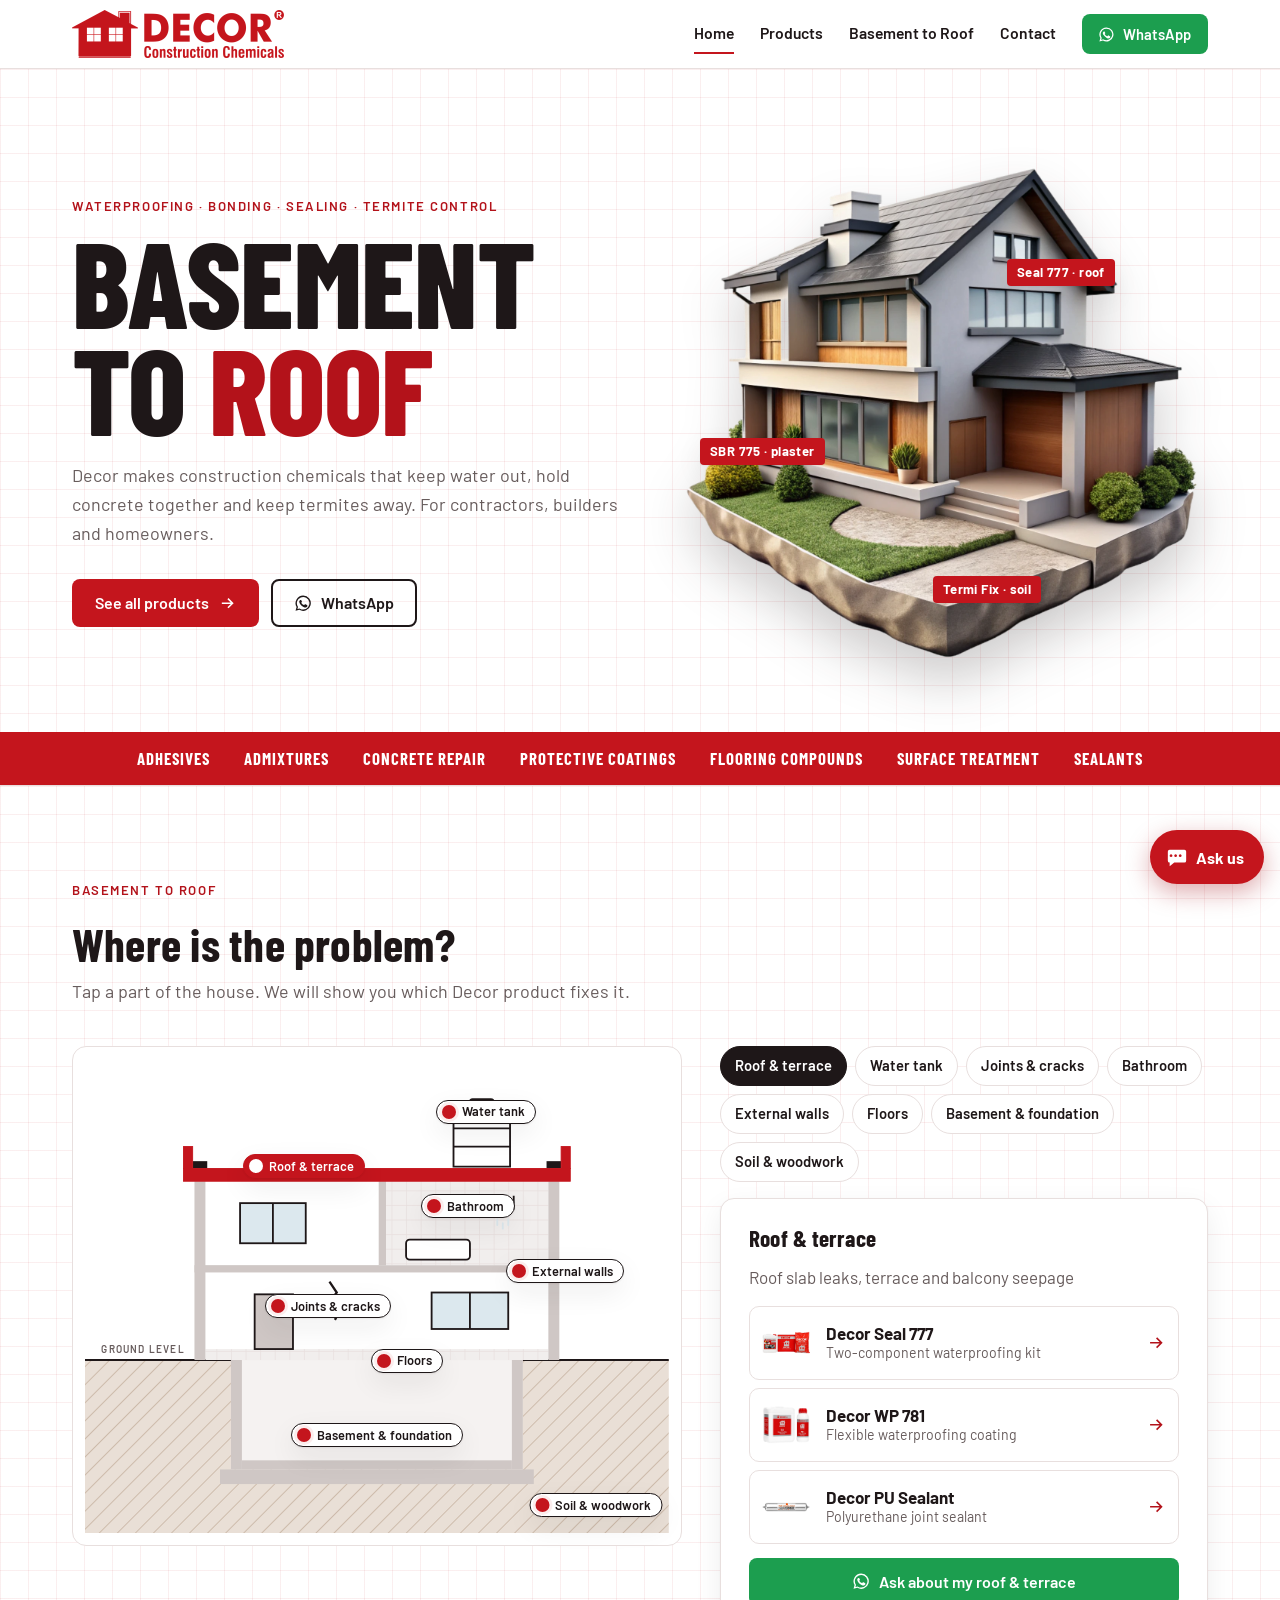
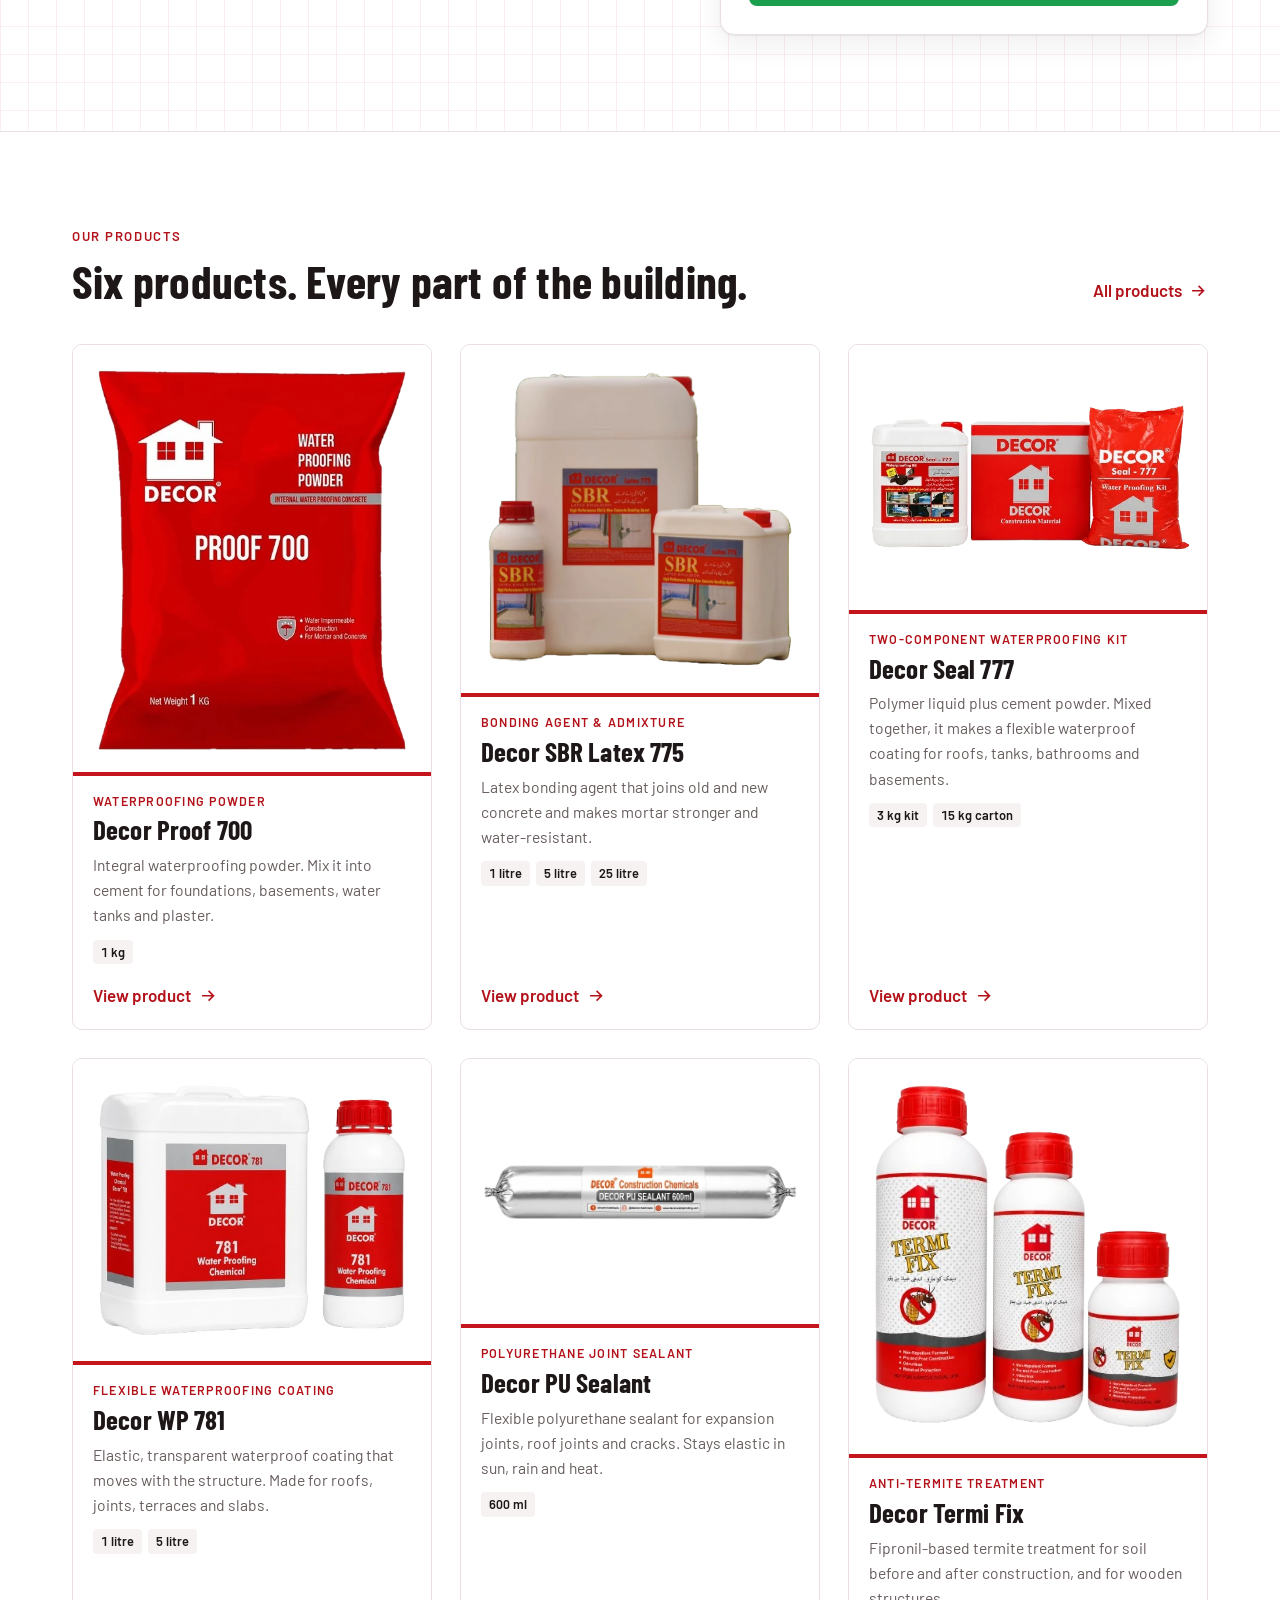
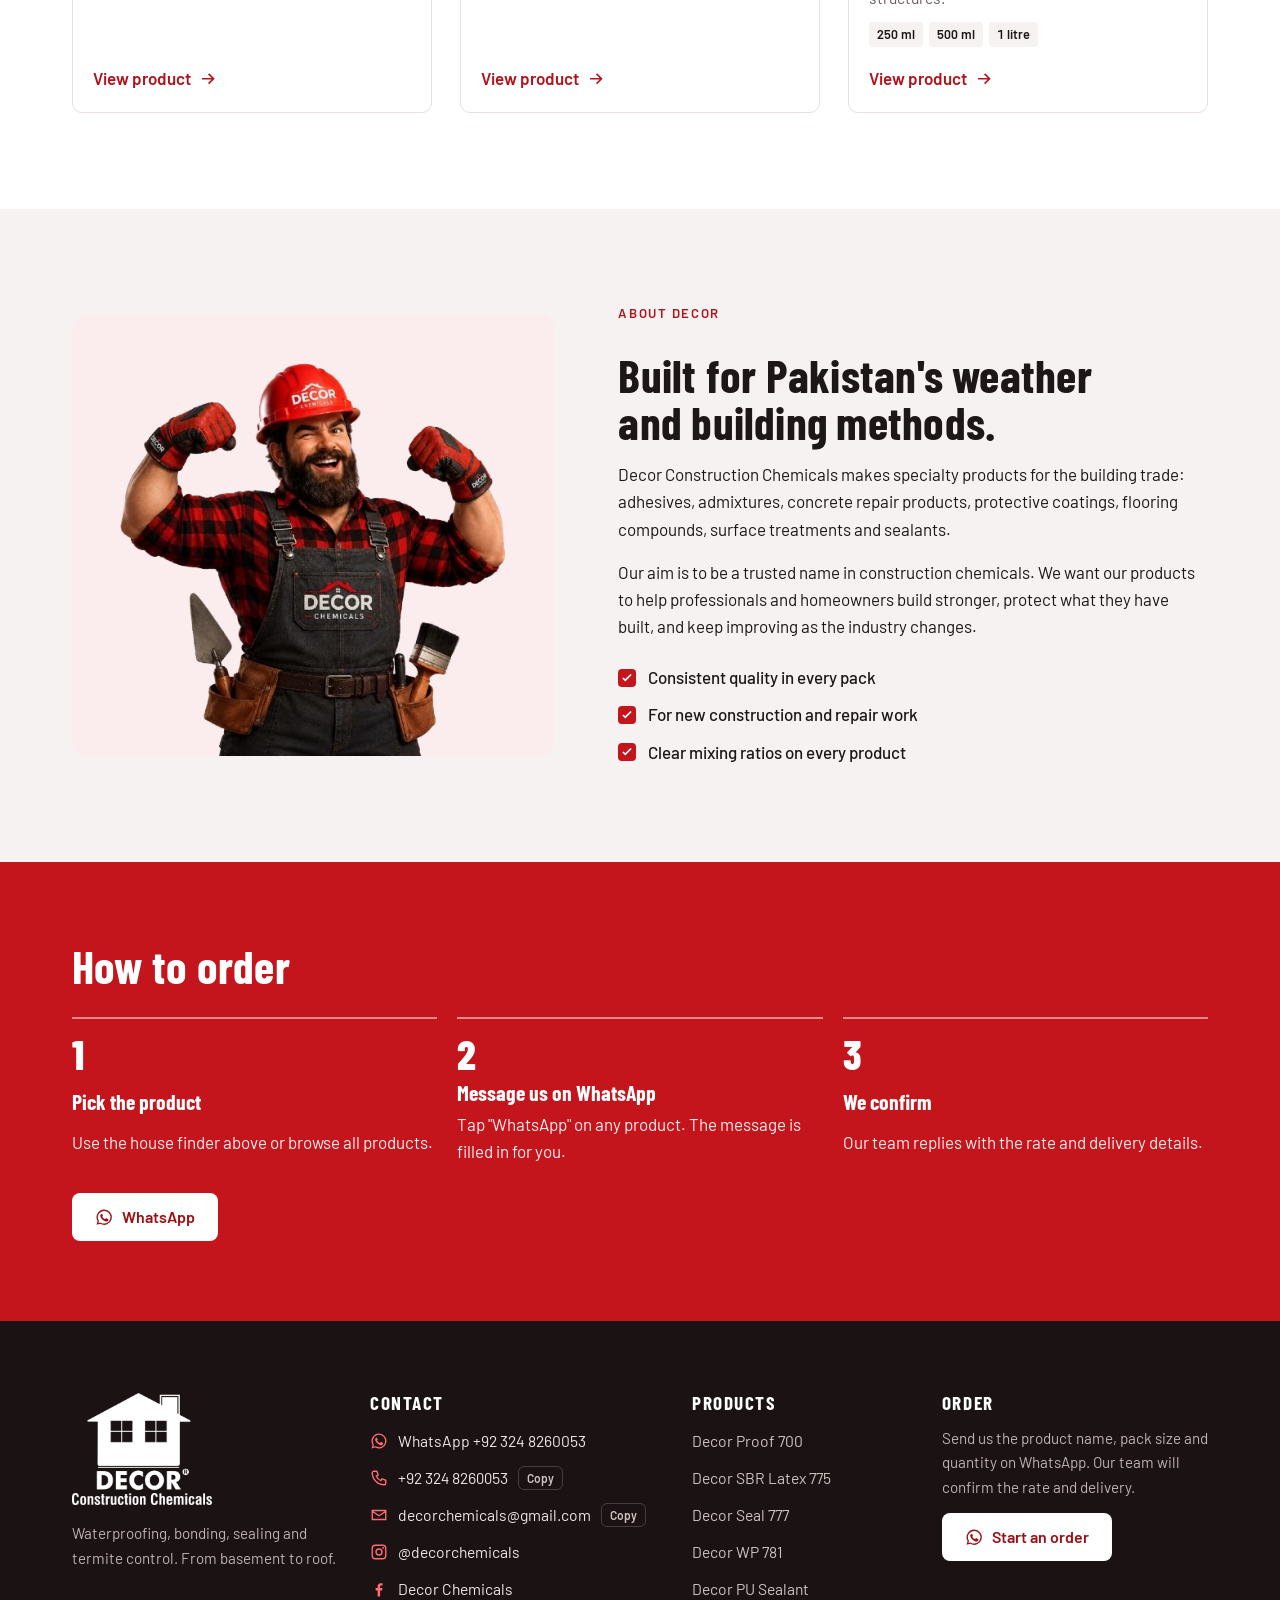
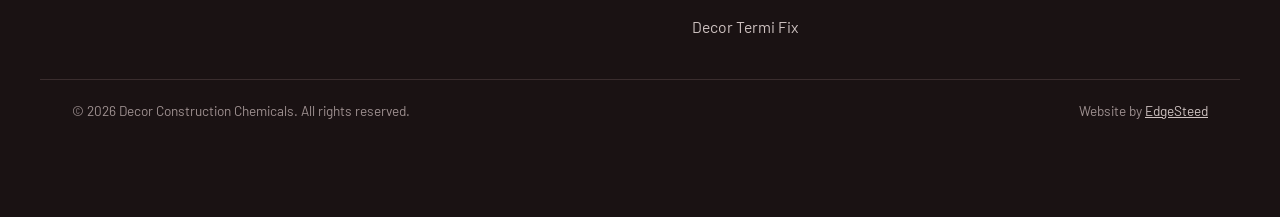
==== commit b28bf19f: "Deploy redesigned Decor website Co-authored-by: Copilot App <223556219+Copilot@users.noreply.github." ====
--- a/index.html
+++ b/index.html
@@ -5,16 +5,14 @@
 <meta name="viewport" content="width=device-width, initial-scale=1, viewport-fit=cover">
 <title>Decor Construction Chemicals | Basement to Roof</title>
 <meta name="description" content="Waterproofing, bonding, sealing and termite control products for homes and construction projects in Pakistan. Order on WhatsApp.">
-<link rel="canonical" href="https://molvisahab.github.io/decor-website/">
-<meta property="og:title" content="Decor Construction Chemicals | Basement to Roof"><meta property="og:description" content="Waterproofing, bonding, sealing and termite control products for homes and construction projects in Pakistan. Order on WhatsApp."><meta property="og:type" content="website"><meta property="og:url" content="https://molvisahab.github.io/decor-website/"><meta property="og:image" content="https://molvisahab.github.io/decor-website/img/hero-house.jpg">
-<meta name="twitter:card" content="summary_large_image"><meta name="twitter:title" content="Decor Construction Chemicals | Basement to Roof"><meta name="twitter:description" content="Waterproofing, bonding, sealing and termite control products for homes and construction projects in Pakistan. Order on WhatsApp."><meta name="twitter:image" content="https://molvisahab.github.io/decor-website/img/hero-house.jpg">
+<meta property="og:title" content="Decor Construction Chemicals | Basement to Roof"><meta property="og:description" content="Waterproofing, bonding, sealing and termite control products for homes and construction projects in Pakistan. Order on WhatsApp."><meta property="og:type" content="website">
 
 <link rel="icon" href="img/mark.png">
 <meta name="theme-color" content="#C4151D">
 <link rel="preconnect" href="https://fonts.googleapis.com"><link rel="preconnect" href="https://fonts.gstatic.com" crossorigin>
 <link rel="stylesheet" href="https://fonts.googleapis.com/css2?family=Barlow+Condensed:wght@600;700;800&family=Barlow:wght@400;500;600;700&family=Noto+Nastaliq+Urdu:wght@500&display=swap">
 <link rel="stylesheet" href="assets/style.css">
-<script type="application/ld+json">{"@context":"https://schema.org","@type":"Organization","name":"Decor Construction Chemicals","url":"https://molvisahab.github.io/decor-website/","email":"decorchemicals@gmail.com","telephone":"+92 324 8260053","sameAs":["https://www.instagram.com/decorchemicals","https://www.facebook.com/share/192ZX5S4V6/?mibextid=wwXIfr"]}</script>
+<script type="application/ld+json">{"@context":"https://schema.org","@type":"Organization","name":"Decor Construction Chemicals","email":"decorchemicals@gmail.com","telephone":"+92 324 8260053","sameAs":["https://www.instagram.com/decorchemicals","https://www.facebook.com/share/192ZX5S4V6/?mibextid=wwXIfr"]}</script>
 </head>
 <body>
 
@@ -22,7 +20,8 @@
 <header class="site-header">
   <div class="wrap bar">
     <a class="brand" href="index.html" aria-label="Decor Construction Chemicals home">
-      <img src="img/mark.png" alt="" class="brand-mark" width="44" height="32"><span class="brand-text"><strong>DECOR<sup>&reg;</sup></strong><span>Construction Chemicals</span></span>
+      <img src="img/logo-horizontal.png" alt="Decor Construction Chemicals" class="logo logo-red" width="212" height="48">
+      <img src="img/logo-horizontal-white.png" alt="" class="logo logo-white" width="212" height="48" aria-hidden="true">
     </a>
     <button class="nav-toggle" id="navToggle" aria-expanded="false" aria-controls="siteNav" aria-label="Open menu"><svg viewBox="0 0 24 24" aria-hidden="true" class="ic"><path fill="none" stroke="currentColor" stroke-width="2" d="M4 7h16M4 12h16M4 17h16"/></svg></button>
     <nav class="site-nav" id="siteNav" aria-label="Main">
@@ -30,7 +29,7 @@
       <a href="products.html" data-nav="products">Products</a>
       <a href="index.html#finder" data-nav="finder">Basement to Roof</a>
       <a href="#contact" data-nav="contact">Contact</a>
-      <a class="btn btn-wa btn-sm" href="https://wa.me/923248260053?text=Assalam%20o%20Alaikum%2C%20I%20want%20to%20order%20Decor%20products." target="_blank" rel="noopener"><svg viewBox="0 0 24 24" aria-hidden="true" class="ic"><path fill="currentColor" d="M12 2a10 10 0 0 0-8.6 15.1L2 22l5-1.3A10 10 0 1 0 12 2Zm0 18.2a8.2 8.2 0 0 1-4.2-1.1l-.3-.2-3 .8.8-2.9-.2-.3A8.2 8.2 0 1 1 12 20.2Zm4.5-6.1c-.2-.1-1.5-.7-1.7-.8-.2-.1-.4-.1-.6.1l-.8 1c-.1.2-.3.2-.5.1a6.7 6.7 0 0 1-3.3-2.9c-.3-.4.2-.4.7-1.3.1-.2 0-.3 0-.4l-.8-1.8c-.2-.5-.4-.4-.6-.4h-.5a1 1 0 0 0-.7.3 3 3 0 0 0-.9 2.2 5.2 5.2 0 0 0 1.1 2.7 11.8 11.8 0 0 0 4.5 4c1.7.7 2.3.8 3.2.6.5-.1 1.5-.6 1.7-1.2.2-.6.2-1.1.2-1.2-.1-.1-.3-.2-.5-.3Z"/></svg><span>Order on WhatsApp</span></a>
+      <a class="btn btn-wa btn-sm" href="https://wa.me/923248260053?text=Assalam%20o%20Alaikum%2C%20I%20want%20to%20order%20Decor%20products." target="_blank" rel="noopener"><svg viewBox="0 0 24 24" aria-hidden="true" class="ic"><path fill="currentColor" d="M12 2a10 10 0 0 0-8.6 15.1L2 22l5-1.3A10 10 0 1 0 12 2Zm0 18.2a8.2 8.2 0 0 1-4.2-1.1l-.3-.2-3 .8.8-2.9-.2-.3A8.2 8.2 0 1 1 12 20.2Zm4.5-6.1c-.2-.1-1.5-.7-1.7-.8-.2-.1-.4-.1-.6.1l-.8 1c-.1.2-.3.2-.5.1a6.7 6.7 0 0 1-3.3-2.9c-.3-.4.2-.4.7-1.3.1-.2 0-.3 0-.4l-.8-1.8c-.2-.5-.4-.4-.6-.4h-.5a1 1 0 0 0-.7.3 3 3 0 0 0-.9 2.2 5.2 5.2 0 0 0 1.1 2.7 11.8 11.8 0 0 0 4.5 4c1.7.7 2.3.8 3.2.6.5-.1 1.5-.6 1.7-1.2.2-.6.2-1.1.2-1.2-.1-.1-.3-.2-.5-.3Z"/></svg><span>WhatsApp</span></a>
     </nav>
   </div>
 </header>
@@ -44,11 +43,11 @@
       <p class="lead">Decor makes construction chemicals that keep water out, hold concrete together and keep termites away. For contractors, builders and homeowners.</p>
       <div class="hero-cta">
         <a class="btn btn-red" href="products.html">See all products <svg viewBox="0 0 24 24" aria-hidden="true" class="ic"><path fill="none" stroke="currentColor" stroke-width="2" d="M5 12h14M13 6l6 6-6 6"/></svg></a>
-        <a class="btn btn-ghost" href="https://wa.me/923248260053?text=Assalam%20o%20Alaikum%2C%20I%20want%20to%20order%20Decor%20products." target="_blank" rel="noopener"><svg viewBox="0 0 24 24" aria-hidden="true" class="ic"><path fill="currentColor" d="M12 2a10 10 0 0 0-8.6 15.1L2 22l5-1.3A10 10 0 1 0 12 2Zm0 18.2a8.2 8.2 0 0 1-4.2-1.1l-.3-.2-3 .8.8-2.9-.2-.3A8.2 8.2 0 1 1 12 20.2Zm4.5-6.1c-.2-.1-1.5-.7-1.7-.8-.2-.1-.4-.1-.6.1l-.8 1c-.1.2-.3.2-.5.1a6.7 6.7 0 0 1-3.3-2.9c-.3-.4.2-.4.7-1.3.1-.2 0-.3 0-.4l-.8-1.8c-.2-.5-.4-.4-.6-.4h-.5a1 1 0 0 0-.7.3 3 3 0 0 0-.9 2.2 5.2 5.2 0 0 0 1.1 2.7 11.8 11.8 0 0 0 4.5 4c1.7.7 2.3.8 3.2.6.5-.1 1.5-.6 1.7-1.2.2-.6.2-1.1.2-1.2-.1-.1-.3-.2-.5-.3Z"/></svg><span>Order on WhatsApp</span></a>
+        <a class="btn btn-ghost" href="https://wa.me/923248260053?text=Assalam%20o%20Alaikum%2C%20I%20want%20to%20order%20Decor%20products." target="_blank" rel="noopener"><svg viewBox="0 0 24 24" aria-hidden="true" class="ic"><path fill="currentColor" d="M12 2a10 10 0 0 0-8.6 15.1L2 22l5-1.3A10 10 0 1 0 12 2Zm0 18.2a8.2 8.2 0 0 1-4.2-1.1l-.3-.2-3 .8.8-2.9-.2-.3A8.2 8.2 0 1 1 12 20.2Zm4.5-6.1c-.2-.1-1.5-.7-1.7-.8-.2-.1-.4-.1-.6.1l-.8 1c-.1.2-.3.2-.5.1a6.7 6.7 0 0 1-3.3-2.9c-.3-.4.2-.4.7-1.3.1-.2 0-.3 0-.4l-.8-1.8c-.2-.5-.4-.4-.6-.4h-.5a1 1 0 0 0-.7.3 3 3 0 0 0-.9 2.2 5.2 5.2 0 0 0 1.1 2.7 11.8 11.8 0 0 0 4.5 4c1.7.7 2.3.8 3.2.6.5-.1 1.5-.6 1.7-1.2.2-.6.2-1.1.2-1.2-.1-.1-.3-.2-.5-.3Z"/></svg><span>WhatsApp</span></a>
       </div>
     </div>
     <div class="hero-art">
-      <img src="img/hero-house.jpg" alt="House illustration showing protection from foundation to roof" width="1000" height="962">
+      <img src="img/hero-house.webp" alt="A finished modern house protected from foundation to roof" width="1400" height="1353">
       <ul class="hero-tags" aria-hidden="true">
         <li style="top:20%;left:62%">Seal 777 · roof</li>
         <li style="top:55%;left:4%">SBR 775 · plaster</li>
@@ -134,7 +133,7 @@
             <h3>Roof &amp; terrace</h3>
             <p class="area-problem">Roof slab leaks, terrace and balcony seepage</p>
             <ul class="area-products">
-              <li><a href="products/seal-777.html"><img src="img/seal-777.jpg" alt="" loading="lazy"><span><strong>Decor Seal 777</strong><small>Two-component waterproofing kit</small></span><svg viewBox="0 0 24 24" aria-hidden="true" class="ic"><path fill="none" stroke="currentColor" stroke-width="2" d="M5 12h14M13 6l6 6-6 6"/></svg></a></li><li><a href="products/wp-781.html"><img src="img/wp-781.jpg" alt="" loading="lazy"><span><strong>Decor WP 781</strong><small>Flexible waterproofing coating</small></span><svg viewBox="0 0 24 24" aria-hidden="true" class="ic"><path fill="none" stroke="currentColor" stroke-width="2" d="M5 12h14M13 6l6 6-6 6"/></svg></a></li><li><a href="products/pu-sealant.html"><img src="img/pu-sealant.jpg" alt="" loading="lazy"><span><strong>Decor PU Sealant</strong><small>Polyurethane joint sealant</small></span><svg viewBox="0 0 24 24" aria-hidden="true" class="ic"><path fill="none" stroke="currentColor" stroke-width="2" d="M5 12h14M13 6l6 6-6 6"/></svg></a></li>
+              <li><a href="products/seal-777.html"><img src="img/seal-777.webp" alt="" loading="lazy"><span><strong>Decor Seal 777</strong><small>Two-component waterproofing kit</small></span><svg viewBox="0 0 24 24" aria-hidden="true" class="ic"><path fill="none" stroke="currentColor" stroke-width="2" d="M5 12h14M13 6l6 6-6 6"/></svg></a></li><li><a href="products/wp-781.html"><img src="img/wp-781.webp" alt="" loading="lazy"><span><strong>Decor WP 781</strong><small>Flexible waterproofing coating</small></span><svg viewBox="0 0 24 24" aria-hidden="true" class="ic"><path fill="none" stroke="currentColor" stroke-width="2" d="M5 12h14M13 6l6 6-6 6"/></svg></a></li><li><a href="products/pu-sealant.html"><img src="img/pu-sealant.webp" alt="" loading="lazy"><span><strong>Decor PU Sealant</strong><small>Polyurethane joint sealant</small></span><svg viewBox="0 0 24 24" aria-hidden="true" class="ic"><path fill="none" stroke="currentColor" stroke-width="2" d="M5 12h14M13 6l6 6-6 6"/></svg></a></li>
             </ul>
             <a class="btn btn-wa btn-block" href="https://wa.me/923248260053?text=Assalam%20o%20Alaikum%2C%20I%20need%20help%20with%20my%20roof%20%26%20terrace%3A%20roof%20slab%20leaks%2C%20terrace%20and%20balcony%20seepage." target="_blank" rel="noopener"><svg viewBox="0 0 24 24" aria-hidden="true" class="ic"><path fill="currentColor" d="M12 2a10 10 0 0 0-8.6 15.1L2 22l5-1.3A10 10 0 1 0 12 2Zm0 18.2a8.2 8.2 0 0 1-4.2-1.1l-.3-.2-3 .8.8-2.9-.2-.3A8.2 8.2 0 1 1 12 20.2Zm4.5-6.1c-.2-.1-1.5-.7-1.7-.8-.2-.1-.4-.1-.6.1l-.8 1c-.1.2-.3.2-.5.1a6.7 6.7 0 0 1-3.3-2.9c-.3-.4.2-.4.7-1.3.1-.2 0-.3 0-.4l-.8-1.8c-.2-.5-.4-.4-.6-.4h-.5a1 1 0 0 0-.7.3 3 3 0 0 0-.9 2.2 5.2 5.2 0 0 0 1.1 2.7 11.8 11.8 0 0 0 4.5 4c1.7.7 2.3.8 3.2.6.5-.1 1.5-.6 1.7-1.2.2-.6.2-1.1.2-1.2-.1-.1-.3-.2-.5-.3Z"/></svg><span>Ask about my roof &amp; terrace</span></a>
           </div>
@@ -142,7 +141,7 @@
             <h3>Water tank</h3>
             <p class="area-problem">Leaking overhead or underground tanks</p>
             <ul class="area-products">
-              <li><a href="products/seal-777.html"><img src="img/seal-777.jpg" alt="" loading="lazy"><span><strong>Decor Seal 777</strong><small>Two-component waterproofing kit</small></span><svg viewBox="0 0 24 24" aria-hidden="true" class="ic"><path fill="none" stroke="currentColor" stroke-width="2" d="M5 12h14M13 6l6 6-6 6"/></svg></a></li><li><a href="products/wp-781.html"><img src="img/wp-781.jpg" alt="" loading="lazy"><span><strong>Decor WP 781</strong><small>Flexible waterproofing coating</small></span><svg viewBox="0 0 24 24" aria-hidden="true" class="ic"><path fill="none" stroke="currentColor" stroke-width="2" d="M5 12h14M13 6l6 6-6 6"/></svg></a></li><li><a href="products/proof-700.html"><img src="img/proof-700.jpg" alt="" loading="lazy"><span><strong>Decor Proof 700</strong><small>Waterproofing powder</small></span><svg viewBox="0 0 24 24" aria-hidden="true" class="ic"><path fill="none" stroke="currentColor" stroke-width="2" d="M5 12h14M13 6l6 6-6 6"/></svg></a></li><li><a href="products/sbr-latex-775.html"><img src="img/sbr-latex-775.jpg" alt="" loading="lazy"><span><strong>Decor SBR Latex 775</strong><small>Bonding agent &amp; admixture</small></span><svg viewBox="0 0 24 24" aria-hidden="true" class="ic"><path fill="none" stroke="currentColor" stroke-width="2" d="M5 12h14M13 6l6 6-6 6"/></svg></a></li>
+              <li><a href="products/seal-777.html"><img src="img/seal-777.webp" alt="" loading="lazy"><span><strong>Decor Seal 777</strong><small>Two-component waterproofing kit</small></span><svg viewBox="0 0 24 24" aria-hidden="true" class="ic"><path fill="none" stroke="currentColor" stroke-width="2" d="M5 12h14M13 6l6 6-6 6"/></svg></a></li><li><a href="products/wp-781.html"><img src="img/wp-781.webp" alt="" loading="lazy"><span><strong>Decor WP 781</strong><small>Flexible waterproofing coating</small></span><svg viewBox="0 0 24 24" aria-hidden="true" class="ic"><path fill="none" stroke="currentColor" stroke-width="2" d="M5 12h14M13 6l6 6-6 6"/></svg></a></li><li><a href="products/proof-700.html"><img src="img/proof-700.webp" alt="" loading="lazy"><span><strong>Decor Proof 700</strong><small>Waterproofing powder</small></span><svg viewBox="0 0 24 24" aria-hidden="true" class="ic"><path fill="none" stroke="currentColor" stroke-width="2" d="M5 12h14M13 6l6 6-6 6"/></svg></a></li><li><a href="products/sbr-latex-775.html"><img src="img/sbr-latex-775.webp" alt="" loading="lazy"><span><strong>Decor SBR Latex 775</strong><small>Bonding agent &amp; admixture</small></span><svg viewBox="0 0 24 24" aria-hidden="true" class="ic"><path fill="none" stroke="currentColor" stroke-width="2" d="M5 12h14M13 6l6 6-6 6"/></svg></a></li>
             </ul>
             <a class="btn btn-wa btn-block" href="https://wa.me/923248260053?text=Assalam%20o%20Alaikum%2C%20I%20need%20help%20with%20my%20water%20tank%3A%20leaking%20overhead%20or%20underground%20tanks." target="_blank" rel="noopener"><svg viewBox="0 0 24 24" aria-hidden="true" class="ic"><path fill="currentColor" d="M12 2a10 10 0 0 0-8.6 15.1L2 22l5-1.3A10 10 0 1 0 12 2Zm0 18.2a8.2 8.2 0 0 1-4.2-1.1l-.3-.2-3 .8.8-2.9-.2-.3A8.2 8.2 0 1 1 12 20.2Zm4.5-6.1c-.2-.1-1.5-.7-1.7-.8-.2-.1-.4-.1-.6.1l-.8 1c-.1.2-.3.2-.5.1a6.7 6.7 0 0 1-3.3-2.9c-.3-.4.2-.4.7-1.3.1-.2 0-.3 0-.4l-.8-1.8c-.2-.5-.4-.4-.6-.4h-.5a1 1 0 0 0-.7.3 3 3 0 0 0-.9 2.2 5.2 5.2 0 0 0 1.1 2.7 11.8 11.8 0 0 0 4.5 4c1.7.7 2.3.8 3.2.6.5-.1 1.5-.6 1.7-1.2.2-.6.2-1.1.2-1.2-.1-.1-.3-.2-.5-.3Z"/></svg><span>Ask about my water tank</span></a>
           </div>
@@ -150,7 +149,7 @@
             <h3>Joints &amp; cracks</h3>
             <p class="area-problem">Roof joints, slab junctions, wall cracks, window gaps</p>
             <ul class="area-products">
-              <li><a href="products/pu-sealant.html"><img src="img/pu-sealant.jpg" alt="" loading="lazy"><span><strong>Decor PU Sealant</strong><small>Polyurethane joint sealant</small></span><svg viewBox="0 0 24 24" aria-hidden="true" class="ic"><path fill="none" stroke="currentColor" stroke-width="2" d="M5 12h14M13 6l6 6-6 6"/></svg></a></li><li><a href="products/wp-781.html"><img src="img/wp-781.jpg" alt="" loading="lazy"><span><strong>Decor WP 781</strong><small>Flexible waterproofing coating</small></span><svg viewBox="0 0 24 24" aria-hidden="true" class="ic"><path fill="none" stroke="currentColor" stroke-width="2" d="M5 12h14M13 6l6 6-6 6"/></svg></a></li>
+              <li><a href="products/pu-sealant.html"><img src="img/pu-sealant.webp" alt="" loading="lazy"><span><strong>Decor PU Sealant</strong><small>Polyurethane joint sealant</small></span><svg viewBox="0 0 24 24" aria-hidden="true" class="ic"><path fill="none" stroke="currentColor" stroke-width="2" d="M5 12h14M13 6l6 6-6 6"/></svg></a></li><li><a href="products/wp-781.html"><img src="img/wp-781.webp" alt="" loading="lazy"><span><strong>Decor WP 781</strong><small>Flexible waterproofing coating</small></span><svg viewBox="0 0 24 24" aria-hidden="true" class="ic"><path fill="none" stroke="currentColor" stroke-width="2" d="M5 12h14M13 6l6 6-6 6"/></svg></a></li>
             </ul>
             <a class="btn btn-wa btn-block" href="https://wa.me/923248260053?text=Assalam%20o%20Alaikum%2C%20I%20need%20help%20with%20my%20joints%20%26%20cracks%3A%20roof%20joints%2C%20slab%20junctions%2C%20wall%20cracks%2C%20window%20gaps." target="_blank" rel="noopener"><svg viewBox="0 0 24 24" aria-hidden="true" class="ic"><path fill="currentColor" d="M12 2a10 10 0 0 0-8.6 15.1L2 22l5-1.3A10 10 0 1 0 12 2Zm0 18.2a8.2 8.2 0 0 1-4.2-1.1l-.3-.2-3 .8.8-2.9-.2-.3A8.2 8.2 0 1 1 12 20.2Zm4.5-6.1c-.2-.1-1.5-.7-1.7-.8-.2-.1-.4-.1-.6.1l-.8 1c-.1.2-.3.2-.5.1a6.7 6.7 0 0 1-3.3-2.9c-.3-.4.2-.4.7-1.3.1-.2 0-.3 0-.4l-.8-1.8c-.2-.5-.4-.4-.6-.4h-.5a1 1 0 0 0-.7.3 3 3 0 0 0-.9 2.2 5.2 5.2 0 0 0 1.1 2.7 11.8 11.8 0 0 0 4.5 4c1.7.7 2.3.8 3.2.6.5-.1 1.5-.6 1.7-1.2.2-.6.2-1.1.2-1.2-.1-.1-.3-.2-.5-.3Z"/></svg><span>Ask about my joints &amp; cracks</span></a>
           </div>
@@ -158,39 +157,39 @@
             <h3>Bathroom</h3>
             <p class="area-problem">Water seeping through bathroom floors and walls</p>
             <ul class="area-products">
-              <li><a href="products/seal-777.html"><img src="img/seal-777.jpg" alt="" loading="lazy"><span><strong>Decor Seal 777</strong><small>Two-component waterproofing kit</small></span><svg viewBox="0 0 24 24" aria-hidden="true" class="ic"><path fill="none" stroke="currentColor" stroke-width="2" d="M5 12h14M13 6l6 6-6 6"/></svg></a></li><li><a href="products/wp-781.html"><img src="img/wp-781.jpg" alt="" loading="lazy"><span><strong>Decor WP 781</strong><small>Flexible waterproofing coating</small></span><svg viewBox="0 0 24 24" aria-hidden="true" class="ic"><path fill="none" stroke="currentColor" stroke-width="2" d="M5 12h14M13 6l6 6-6 6"/></svg></a></li><li><a href="products/sbr-latex-775.html"><img src="img/sbr-latex-775.jpg" alt="" loading="lazy"><span><strong>Decor SBR Latex 775</strong><small>Bonding agent &amp; admixture</small></span><svg viewBox="0 0 24 24" aria-hidden="true" class="ic"><path fill="none" stroke="currentColor" stroke-width="2" d="M5 12h14M13 6l6 6-6 6"/></svg></a></li>
+              <li><a href="products/seal-777.html"><img src="img/seal-777.webp" alt="" loading="lazy"><span><strong>Decor Seal 777</strong><small>Two-component waterproofing kit</small></span><svg viewBox="0 0 24 24" aria-hidden="true" class="ic"><path fill="none" stroke="currentColor" stroke-width="2" d="M5 12h14M13 6l6 6-6 6"/></svg></a></li><li><a href="products/wp-781.html"><img src="img/wp-781.webp" alt="" loading="lazy"><span><strong>Decor WP 781</strong><small>Flexible waterproofing coating</small></span><svg viewBox="0 0 24 24" aria-hidden="true" class="ic"><path fill="none" stroke="currentColor" stroke-width="2" d="M5 12h14M13 6l6 6-6 6"/></svg></a></li><li><a href="products/sbr-latex-775.html"><img src="img/sbr-latex-775.webp" alt="" loading="lazy"><span><strong>Decor SBR Latex 775</strong><small>Bonding agent &amp; admixture</small></span><svg viewBox="0 0 24 24" aria-hidden="true" class="ic"><path fill="none" stroke="currentColor" stroke-width="2" d="M5 12h14M13 6l6 6-6 6"/></svg></a></li>
             </ul>
             <a class="btn btn-wa btn-block" href="https://wa.me/923248260053?text=Assalam%20o%20Alaikum%2C%20I%20need%20help%20with%20my%20bathroom%3A%20water%20seeping%20through%20bathroom%20floors%20and%20walls." target="_blank" rel="noopener"><svg viewBox="0 0 24 24" aria-hidden="true" class="ic"><path fill="currentColor" d="M12 2a10 10 0 0 0-8.6 15.1L2 22l5-1.3A10 10 0 1 0 12 2Zm0 18.2a8.2 8.2 0 0 1-4.2-1.1l-.3-.2-3 .8.8-2.9-.2-.3A8.2 8.2 0 1 1 12 20.2Zm4.5-6.1c-.2-.1-1.5-.7-1.7-.8-.2-.1-.4-.1-.6.1l-.8 1c-.1.2-.3.2-.5.1a6.7 6.7 0 0 1-3.3-2.9c-.3-.4.2-.4.7-1.3.1-.2 0-.3 0-.4l-.8-1.8c-.2-.5-.4-.4-.6-.4h-.5a1 1 0 0 0-.7.3 3 3 0 0 0-.9 2.2 5.2 5.2 0 0 0 1.1 2.7 11.8 11.8 0 0 0 4.5 4c1.7.7 2.3.8 3.2.6.5-.1 1.5-.6 1.7-1.2.2-.6.2-1.1.2-1.2-.1-.1-.3-.2-.5-.3Z"/></svg><span>Ask about my bathroom</span></a>
           </div>
           <div class="area-view" data-area-view="walls" hidden>
             <h3>External walls</h3>
-            <p class="area-problem">Damp walls, weak plaster, rain seepage</p>
-            <ul class="area-products">
-              <li><a href="products/seal-777.html"><img src="img/seal-777.jpg" alt="" loading="lazy"><span><strong>Decor Seal 777</strong><small>Two-component waterproofing kit</small></span><svg viewBox="0 0 24 24" aria-hidden="true" class="ic"><path fill="none" stroke="currentColor" stroke-width="2" d="M5 12h14M13 6l6 6-6 6"/></svg></a></li><li><a href="products/wp-781.html"><img src="img/wp-781.jpg" alt="" loading="lazy"><span><strong>Decor WP 781</strong><small>Flexible waterproofing coating</small></span><svg viewBox="0 0 24 24" aria-hidden="true" class="ic"><path fill="none" stroke="currentColor" stroke-width="2" d="M5 12h14M13 6l6 6-6 6"/></svg></a></li>
-            </ul>
-            <a class="btn btn-wa btn-block" href="https://wa.me/923248260053?text=Assalam%20o%20Alaikum%2C%20I%20need%20help%20with%20my%20external%20walls%3A%20damp%20walls%2C%20weak%20plaster%2C%20rain%20seepage." target="_blank" rel="noopener"><svg viewBox="0 0 24 24" aria-hidden="true" class="ic"><path fill="currentColor" d="M12 2a10 10 0 0 0-8.6 15.1L2 22l5-1.3A10 10 0 1 0 12 2Zm0 18.2a8.2 8.2 0 0 1-4.2-1.1l-.3-.2-3 .8.8-2.9-.2-.3A8.2 8.2 0 1 1 12 20.2Zm4.5-6.1c-.2-.1-1.5-.7-1.7-.8-.2-.1-.4-.1-.6.1l-.8 1c-.1.2-.3.2-.5.1a6.7 6.7 0 0 1-3.3-2.9c-.3-.4.2-.4.7-1.3.1-.2 0-.3 0-.4l-.8-1.8c-.2-.5-.4-.4-.6-.4h-.5a1 1 0 0 0-.7.3 3 3 0 0 0-.9 2.2 5.2 5.2 0 0 0 1.1 2.7 11.8 11.8 0 0 0 4.5 4c1.7.7 2.3.8 3.2.6.5-.1 1.5-.6 1.7-1.2.2-.6.2-1.1.2-1.2-.1-.1-.3-.2-.5-.3Z"/></svg><span>Ask about my external walls</span></a>
+            <p class="area-problem">Damp walls and rain seepage through outer walls</p>
+            <ul class="area-products">
+              <li><a href="products/seal-777.html"><img src="img/seal-777.webp" alt="" loading="lazy"><span><strong>Decor Seal 777</strong><small>Two-component waterproofing kit</small></span><svg viewBox="0 0 24 24" aria-hidden="true" class="ic"><path fill="none" stroke="currentColor" stroke-width="2" d="M5 12h14M13 6l6 6-6 6"/></svg></a></li><li><a href="products/wp-781.html"><img src="img/wp-781.webp" alt="" loading="lazy"><span><strong>Decor WP 781</strong><small>Flexible waterproofing coating</small></span><svg viewBox="0 0 24 24" aria-hidden="true" class="ic"><path fill="none" stroke="currentColor" stroke-width="2" d="M5 12h14M13 6l6 6-6 6"/></svg></a></li>
+            </ul>
+            <a class="btn btn-wa btn-block" href="https://wa.me/923248260053?text=Assalam%20o%20Alaikum%2C%20I%20need%20help%20with%20my%20external%20walls%3A%20damp%20walls%20and%20rain%20seepage%20through%20outer%20walls." target="_blank" rel="noopener"><svg viewBox="0 0 24 24" aria-hidden="true" class="ic"><path fill="currentColor" d="M12 2a10 10 0 0 0-8.6 15.1L2 22l5-1.3A10 10 0 1 0 12 2Zm0 18.2a8.2 8.2 0 0 1-4.2-1.1l-.3-.2-3 .8.8-2.9-.2-.3A8.2 8.2 0 1 1 12 20.2Zm4.5-6.1c-.2-.1-1.5-.7-1.7-.8-.2-.1-.4-.1-.6.1l-.8 1c-.1.2-.3.2-.5.1a6.7 6.7 0 0 1-3.3-2.9c-.3-.4.2-.4.7-1.3.1-.2 0-.3 0-.4l-.8-1.8c-.2-.5-.4-.4-.6-.4h-.5a1 1 0 0 0-.7.3 3 3 0 0 0-.9 2.2 5.2 5.2 0 0 0 1.1 2.7 11.8 11.8 0 0 0 4.5 4c1.7.7 2.3.8 3.2.6.5-.1 1.5-.6 1.7-1.2.2-.6.2-1.1.2-1.2-.1-.1-.3-.2-.5-.3Z"/></svg><span>Ask about my external walls</span></a>
           </div>
           <div class="area-view" data-area-view="floors" hidden>
             <h3>Floors</h3>
-            <p class="area-problem">Waterproofing for floors and concrete slabs</p>
-            <ul class="area-products">
-              <li><a href="products/seal-777.html"><img src="img/seal-777.jpg" alt="" loading="lazy"><span><strong>Decor Seal 777</strong><small>Two-component waterproofing kit</small></span><svg viewBox="0 0 24 24" aria-hidden="true" class="ic"><path fill="none" stroke="currentColor" stroke-width="2" d="M5 12h14M13 6l6 6-6 6"/></svg></a></li>
-            </ul>
-            <a class="btn btn-wa btn-block" href="https://wa.me/923248260053?text=Assalam%20o%20Alaikum%2C%20I%20need%20help%20with%20my%20floors%3A%20waterproofing%20for%20floors%20and%20concrete%20slabs." target="_blank" rel="noopener"><svg viewBox="0 0 24 24" aria-hidden="true" class="ic"><path fill="currentColor" d="M12 2a10 10 0 0 0-8.6 15.1L2 22l5-1.3A10 10 0 1 0 12 2Zm0 18.2a8.2 8.2 0 0 1-4.2-1.1l-.3-.2-3 .8.8-2.9-.2-.3A8.2 8.2 0 1 1 12 20.2Zm4.5-6.1c-.2-.1-1.5-.7-1.7-.8-.2-.1-.4-.1-.6.1l-.8 1c-.1.2-.3.2-.5.1a6.7 6.7 0 0 1-3.3-2.9c-.3-.4.2-.4.7-1.3.1-.2 0-.3 0-.4l-.8-1.8c-.2-.5-.4-.4-.6-.4h-.5a1 1 0 0 0-.7.3 3 3 0 0 0-.9 2.2 5.2 5.2 0 0 0 1.1 2.7 11.8 11.8 0 0 0 4.5 4c1.7.7 2.3.8 3.2.6.5-.1 1.5-.6 1.7-1.2.2-.6.2-1.1.2-1.2-.1-.1-.3-.2-.5-.3Z"/></svg><span>Ask about my floors</span></a>
+            <p class="area-problem">Damp floors and water seeping through floor slabs</p>
+            <ul class="area-products">
+              <li><a href="products/seal-777.html"><img src="img/seal-777.webp" alt="" loading="lazy"><span><strong>Decor Seal 777</strong><small>Two-component waterproofing kit</small></span><svg viewBox="0 0 24 24" aria-hidden="true" class="ic"><path fill="none" stroke="currentColor" stroke-width="2" d="M5 12h14M13 6l6 6-6 6"/></svg></a></li>
+            </ul>
+            <a class="btn btn-wa btn-block" href="https://wa.me/923248260053?text=Assalam%20o%20Alaikum%2C%20I%20need%20help%20with%20my%20floors%3A%20damp%20floors%20and%20water%20seeping%20through%20floor%20slabs." target="_blank" rel="noopener"><svg viewBox="0 0 24 24" aria-hidden="true" class="ic"><path fill="currentColor" d="M12 2a10 10 0 0 0-8.6 15.1L2 22l5-1.3A10 10 0 1 0 12 2Zm0 18.2a8.2 8.2 0 0 1-4.2-1.1l-.3-.2-3 .8.8-2.9-.2-.3A8.2 8.2 0 1 1 12 20.2Zm4.5-6.1c-.2-.1-1.5-.7-1.7-.8-.2-.1-.4-.1-.6.1l-.8 1c-.1.2-.3.2-.5.1a6.7 6.7 0 0 1-3.3-2.9c-.3-.4.2-.4.7-1.3.1-.2 0-.3 0-.4l-.8-1.8c-.2-.5-.4-.4-.6-.4h-.5a1 1 0 0 0-.7.3 3 3 0 0 0-.9 2.2 5.2 5.2 0 0 0 1.1 2.7 11.8 11.8 0 0 0 4.5 4c1.7.7 2.3.8 3.2.6.5-.1 1.5-.6 1.7-1.2.2-.6.2-1.1.2-1.2-.1-.1-.3-.2-.5-.3Z"/></svg><span>Ask about my floors</span></a>
           </div>
           <div class="area-view" data-area-view="basement" hidden>
             <h3>Basement &amp; foundation</h3>
-            <p class="area-problem">Damp basements, water in foundations, DPC</p>
-            <ul class="area-products">
-              <li><a href="products/proof-700.html"><img src="img/proof-700.jpg" alt="" loading="lazy"><span><strong>Decor Proof 700</strong><small>Waterproofing powder</small></span><svg viewBox="0 0 24 24" aria-hidden="true" class="ic"><path fill="none" stroke="currentColor" stroke-width="2" d="M5 12h14M13 6l6 6-6 6"/></svg></a></li><li><a href="products/seal-777.html"><img src="img/seal-777.jpg" alt="" loading="lazy"><span><strong>Decor Seal 777</strong><small>Two-component waterproofing kit</small></span><svg viewBox="0 0 24 24" aria-hidden="true" class="ic"><path fill="none" stroke="currentColor" stroke-width="2" d="M5 12h14M13 6l6 6-6 6"/></svg></a></li><li><a href="products/wp-781.html"><img src="img/wp-781.jpg" alt="" loading="lazy"><span><strong>Decor WP 781</strong><small>Flexible waterproofing coating</small></span><svg viewBox="0 0 24 24" aria-hidden="true" class="ic"><path fill="none" stroke="currentColor" stroke-width="2" d="M5 12h14M13 6l6 6-6 6"/></svg></a></li><li><a href="products/sbr-latex-775.html"><img src="img/sbr-latex-775.jpg" alt="" loading="lazy"><span><strong>Decor SBR Latex 775</strong><small>Bonding agent &amp; admixture</small></span><svg viewBox="0 0 24 24" aria-hidden="true" class="ic"><path fill="none" stroke="currentColor" stroke-width="2" d="M5 12h14M13 6l6 6-6 6"/></svg></a></li><li><a href="products/termi-fix.html"><img src="img/termi-fix.jpg" alt="" loading="lazy"><span><strong>Decor Termi Fix</strong><small>Anti-termite treatment</small></span><svg viewBox="0 0 24 24" aria-hidden="true" class="ic"><path fill="none" stroke="currentColor" stroke-width="2" d="M5 12h14M13 6l6 6-6 6"/></svg></a></li>
-            </ul>
-            <a class="btn btn-wa btn-block" href="https://wa.me/923248260053?text=Assalam%20o%20Alaikum%2C%20I%20need%20help%20with%20my%20basement%20%26%20foundation%3A%20damp%20basements%2C%20water%20in%20foundations%2C%20dpc." target="_blank" rel="noopener"><svg viewBox="0 0 24 24" aria-hidden="true" class="ic"><path fill="currentColor" d="M12 2a10 10 0 0 0-8.6 15.1L2 22l5-1.3A10 10 0 1 0 12 2Zm0 18.2a8.2 8.2 0 0 1-4.2-1.1l-.3-.2-3 .8.8-2.9-.2-.3A8.2 8.2 0 1 1 12 20.2Zm4.5-6.1c-.2-.1-1.5-.7-1.7-.8-.2-.1-.4-.1-.6.1l-.8 1c-.1.2-.3.2-.5.1a6.7 6.7 0 0 1-3.3-2.9c-.3-.4.2-.4.7-1.3.1-.2 0-.3 0-.4l-.8-1.8c-.2-.5-.4-.4-.6-.4h-.5a1 1 0 0 0-.7.3 3 3 0 0 0-.9 2.2 5.2 5.2 0 0 0 1.1 2.7 11.8 11.8 0 0 0 4.5 4c1.7.7 2.3.8 3.2.6.5-.1 1.5-.6 1.7-1.2.2-.6.2-1.1.2-1.2-.1-.1-.3-.2-.5-.3Z"/></svg><span>Ask about my basement &amp; foundation</span></a>
+            <p class="area-problem">Damp basements, water in foundations, DPC, termites in the soil</p>
+            <ul class="area-products">
+              <li><a href="products/proof-700.html"><img src="img/proof-700.webp" alt="" loading="lazy"><span><strong>Decor Proof 700</strong><small>Waterproofing powder</small></span><svg viewBox="0 0 24 24" aria-hidden="true" class="ic"><path fill="none" stroke="currentColor" stroke-width="2" d="M5 12h14M13 6l6 6-6 6"/></svg></a></li><li><a href="products/seal-777.html"><img src="img/seal-777.webp" alt="" loading="lazy"><span><strong>Decor Seal 777</strong><small>Two-component waterproofing kit</small></span><svg viewBox="0 0 24 24" aria-hidden="true" class="ic"><path fill="none" stroke="currentColor" stroke-width="2" d="M5 12h14M13 6l6 6-6 6"/></svg></a></li><li><a href="products/wp-781.html"><img src="img/wp-781.webp" alt="" loading="lazy"><span><strong>Decor WP 781</strong><small>Flexible waterproofing coating</small></span><svg viewBox="0 0 24 24" aria-hidden="true" class="ic"><path fill="none" stroke="currentColor" stroke-width="2" d="M5 12h14M13 6l6 6-6 6"/></svg></a></li><li><a href="products/sbr-latex-775.html"><img src="img/sbr-latex-775.webp" alt="" loading="lazy"><span><strong>Decor SBR Latex 775</strong><small>Bonding agent &amp; admixture</small></span><svg viewBox="0 0 24 24" aria-hidden="true" class="ic"><path fill="none" stroke="currentColor" stroke-width="2" d="M5 12h14M13 6l6 6-6 6"/></svg></a></li><li><a href="products/termi-fix.html"><img src="img/termi-fix.webp" alt="" loading="lazy"><span><strong>Decor Termi Fix</strong><small>Anti-termite treatment</small></span><svg viewBox="0 0 24 24" aria-hidden="true" class="ic"><path fill="none" stroke="currentColor" stroke-width="2" d="M5 12h14M13 6l6 6-6 6"/></svg></a></li>
+            </ul>
+            <a class="btn btn-wa btn-block" href="https://wa.me/923248260053?text=Assalam%20o%20Alaikum%2C%20I%20need%20help%20with%20my%20basement%20%26%20foundation%3A%20damp%20basements%2C%20water%20in%20foundations%2C%20dpc%2C%20termites%20in%20the%20soil." target="_blank" rel="noopener"><svg viewBox="0 0 24 24" aria-hidden="true" class="ic"><path fill="currentColor" d="M12 2a10 10 0 0 0-8.6 15.1L2 22l5-1.3A10 10 0 1 0 12 2Zm0 18.2a8.2 8.2 0 0 1-4.2-1.1l-.3-.2-3 .8.8-2.9-.2-.3A8.2 8.2 0 1 1 12 20.2Zm4.5-6.1c-.2-.1-1.5-.7-1.7-.8-.2-.1-.4-.1-.6.1l-.8 1c-.1.2-.3.2-.5.1a6.7 6.7 0 0 1-3.3-2.9c-.3-.4.2-.4.7-1.3.1-.2 0-.3 0-.4l-.8-1.8c-.2-.5-.4-.4-.6-.4h-.5a1 1 0 0 0-.7.3 3 3 0 0 0-.9 2.2 5.2 5.2 0 0 0 1.1 2.7 11.8 11.8 0 0 0 4.5 4c1.7.7 2.3.8 3.2.6.5-.1 1.5-.6 1.7-1.2.2-.6.2-1.1.2-1.2-.1-.1-.3-.2-.5-.3Z"/></svg><span>Ask about my basement &amp; foundation</span></a>
           </div>
           <div class="area-view" data-area-view="soil" hidden>
             <h3>Soil &amp; woodwork</h3>
             <p class="area-problem">Termites (deemak) in soil, floors and wooden frames</p>
             <ul class="area-products">
-              <li><a href="products/termi-fix.html"><img src="img/termi-fix.jpg" alt="" loading="lazy"><span><strong>Decor Termi Fix</strong><small>Anti-termite treatment</small></span><svg viewBox="0 0 24 24" aria-hidden="true" class="ic"><path fill="none" stroke="currentColor" stroke-width="2" d="M5 12h14M13 6l6 6-6 6"/></svg></a></li>
+              <li><a href="products/termi-fix.html"><img src="img/termi-fix.webp" alt="" loading="lazy"><span><strong>Decor Termi Fix</strong><small>Anti-termite treatment</small></span><svg viewBox="0 0 24 24" aria-hidden="true" class="ic"><path fill="none" stroke="currentColor" stroke-width="2" d="M5 12h14M13 6l6 6-6 6"/></svg></a></li>
             </ul>
             <a class="btn btn-wa btn-block" href="https://wa.me/923248260053?text=Assalam%20o%20Alaikum%2C%20I%20need%20help%20with%20my%20soil%20%26%20woodwork%3A%20termites%20(deemak)%20in%20soil%2C%20floors%20and%20wooden%20frames." target="_blank" rel="noopener"><svg viewBox="0 0 24 24" aria-hidden="true" class="ic"><path fill="currentColor" d="M12 2a10 10 0 0 0-8.6 15.1L2 22l5-1.3A10 10 0 1 0 12 2Zm0 18.2a8.2 8.2 0 0 1-4.2-1.1l-.3-.2-3 .8.8-2.9-.2-.3A8.2 8.2 0 1 1 12 20.2Zm4.5-6.1c-.2-.1-1.5-.7-1.7-.8-.2-.1-.4-.1-.6.1l-.8 1c-.1.2-.3.2-.5.1a6.7 6.7 0 0 1-3.3-2.9c-.3-.4.2-.4.7-1.3.1-.2 0-.3 0-.4l-.8-1.8c-.2-.5-.4-.4-.6-.4h-.5a1 1 0 0 0-.7.3 3 3 0 0 0-.9 2.2 5.2 5.2 0 0 0 1.1 2.7 11.8 11.8 0 0 0 4.5 4c1.7.7 2.3.8 3.2.6.5-.1 1.5-.6 1.7-1.2.2-.6.2-1.1.2-1.2-.1-.1-.3-.2-.5-.3Z"/></svg><span>Ask about my soil &amp; woodwork</span></a>
           </div>
@@ -211,7 +210,7 @@
     </div>
     <div class="p-grid">
 <a class="p-card" href="products/proof-700.html" data-cat="waterproofing">
-  <div class="p-card-img"><img src="img/proof-700.jpg" alt="Decor Proof 700 packaging" loading="lazy"></div>
+  <div class="p-card-img"><img src="img/proof-700.webp" alt="Decor Proof 700 packaging" loading="lazy"></div>
   <div class="p-card-body">
     <span class="p-type">Waterproofing powder</span>
     <h3>Decor Proof 700</h3>
@@ -221,7 +220,7 @@
   </div>
 </a>
 <a class="p-card" href="products/sbr-latex-775.html" data-cat="bonding">
-  <div class="p-card-img"><img src="img/sbr-latex-775.jpg" alt="Decor SBR Latex 775 packaging" loading="lazy"></div>
+  <div class="p-card-img"><img src="img/sbr-latex-775.webp" alt="Decor SBR Latex 775 packaging" loading="lazy"></div>
   <div class="p-card-body">
     <span class="p-type">Bonding agent &amp; admixture</span>
     <h3>Decor SBR Latex 775</h3>
@@ -231,17 +230,17 @@
   </div>
 </a>
 <a class="p-card" href="products/seal-777.html" data-cat="waterproofing">
-  <div class="p-card-img"><img src="img/seal-777.jpg" alt="Decor Seal 777 packaging" loading="lazy"></div>
+  <div class="p-card-img"><img src="img/seal-777.webp" alt="Decor Seal 777 packaging" loading="lazy"></div>
   <div class="p-card-body">
     <span class="p-type">Two-component waterproofing kit</span>
     <h3>Decor Seal 777</h3>
     <p>Polymer liquid plus cement powder. Mixed together, it makes a flexible waterproof coating for roofs, tanks, bathrooms and basements.</p>
-    <span class="p-packs"><span>3 kg kit</span><span>15 kg kit</span></span>
+    <span class="p-packs"><span>3 kg kit</span><span>15 kg carton</span></span>
     <span class="p-more">View product <svg viewBox="0 0 24 24" aria-hidden="true" class="ic"><path fill="none" stroke="currentColor" stroke-width="2" d="M5 12h14M13 6l6 6-6 6"/></svg></span>
   </div>
 </a>
 <a class="p-card" href="products/wp-781.html" data-cat="waterproofing">
-  <div class="p-card-img"><img src="img/wp-781.jpg" alt="Decor WP 781 packaging" loading="lazy"></div>
+  <div class="p-card-img"><img src="img/wp-781.webp" alt="Decor WP 781 packaging" loading="lazy"></div>
   <div class="p-card-body">
     <span class="p-type">Flexible waterproofing coating</span>
     <h3>Decor WP 781</h3>
@@ -251,7 +250,7 @@
   </div>
 </a>
 <a class="p-card" href="products/pu-sealant.html" data-cat="sealing">
-  <div class="p-card-img wide"><img src="img/pu-sealant.jpg" alt="Decor PU Sealant packaging" loading="lazy"></div>
+  <div class="p-card-img wide"><img src="img/pu-sealant.webp" alt="Decor PU Sealant packaging" loading="lazy"></div>
   <div class="p-card-body">
     <span class="p-type">Polyurethane joint sealant</span>
     <h3>Decor PU Sealant</h3>
@@ -261,7 +260,7 @@
   </div>
 </a>
 <a class="p-card" href="products/termi-fix.html" data-cat="termite">
-  <div class="p-card-img"><img src="img/termi-fix.jpg" alt="Decor Termi Fix packaging" loading="lazy"></div>
+  <div class="p-card-img"><img src="img/termi-fix.webp" alt="Decor Termi Fix packaging" loading="lazy"></div>
   <div class="p-card-body">
     <span class="p-type">Anti-termite treatment</span>
     <h3>Decor Termi Fix</h3>
@@ -275,7 +274,7 @@
 
 <section class="about">
   <div class="wrap about-grid">
-    <div class="about-art"><img src="img/worker.jpg" alt="Construction worker wearing a hard hat and work apron" loading="lazy" width="814" height="827"></div>
+    <div class="about-art"><img src="img/worker.webp" alt="Decor applicator in branded helmet and apron" loading="lazy" width="492" height="491"></div>
     <div class="about-copy">
       <p class="eyebrow">About Decor</p>
       <h2>Built for Pakistan's weather and building methods.</h2>
@@ -295,10 +294,10 @@
     <h2 id="howOrder">How to order</h2>
     <ol class="steps">
       <li><strong>Pick the product</strong><span>Use the house finder above or browse all products.</span></li>
-      <li><strong>Message us on WhatsApp</strong><span>Tap "Order on WhatsApp" on any product. The message is filled in for you.</span></li>
+      <li><strong>Message us on WhatsApp</strong><span>Tap "WhatsApp" on any product. The message is filled in for you.</span></li>
       <li><strong>We confirm</strong><span>Our team replies with the rate and delivery details.</span></li>
     </ol>
-    <a class="btn btn-light" href="https://wa.me/923248260053?text=Assalam%20o%20Alaikum%2C%20I%20want%20to%20order%20Decor%20products." target="_blank" rel="noopener"><svg viewBox="0 0 24 24" aria-hidden="true" class="ic"><path fill="currentColor" d="M12 2a10 10 0 0 0-8.6 15.1L2 22l5-1.3A10 10 0 1 0 12 2Zm0 18.2a8.2 8.2 0 0 1-4.2-1.1l-.3-.2-3 .8.8-2.9-.2-.3A8.2 8.2 0 1 1 12 20.2Zm4.5-6.1c-.2-.1-1.5-.7-1.7-.8-.2-.1-.4-.1-.6.1l-.8 1c-.1.2-.3.2-.5.1a6.7 6.7 0 0 1-3.3-2.9c-.3-.4.2-.4.7-1.3.1-.2 0-.3 0-.4l-.8-1.8c-.2-.5-.4-.4-.6-.4h-.5a1 1 0 0 0-.7.3 3 3 0 0 0-.9 2.2 5.2 5.2 0 0 0 1.1 2.7 11.8 11.8 0 0 0 4.5 4c1.7.7 2.3.8 3.2.6.5-.1 1.5-.6 1.7-1.2.2-.6.2-1.1.2-1.2-.1-.1-.3-.2-.5-.3Z"/></svg><span>Order on WhatsApp</span></a>
+    <a class="btn btn-light" href="https://wa.me/923248260053?text=Assalam%20o%20Alaikum%2C%20I%20want%20to%20order%20Decor%20products." target="_blank" rel="noopener"><svg viewBox="0 0 24 24" aria-hidden="true" class="ic"><path fill="currentColor" d="M12 2a10 10 0 0 0-8.6 15.1L2 22l5-1.3A10 10 0 1 0 12 2Zm0 18.2a8.2 8.2 0 0 1-4.2-1.1l-.3-.2-3 .8.8-2.9-.2-.3A8.2 8.2 0 1 1 12 20.2Zm4.5-6.1c-.2-.1-1.5-.7-1.7-.8-.2-.1-.4-.1-.6.1l-.8 1c-.1.2-.3.2-.5.1a6.7 6.7 0 0 1-3.3-2.9c-.3-.4.2-.4.7-1.3.1-.2 0-.3 0-.4l-.8-1.8c-.2-.5-.4-.4-.6-.4h-.5a1 1 0 0 0-.7.3 3 3 0 0 0-.9 2.2 5.2 5.2 0 0 0 1.1 2.7 11.8 11.8 0 0 0 4.5 4c1.7.7 2.3.8 3.2.6.5-.1 1.5-.6 1.7-1.2.2-.6.2-1.1.2-1.2-.1-.1-.3-.2-.5-.3Z"/></svg><span>WhatsApp</span></a>
   </div>
 </section>
 </main>
@@ -316,7 +315,7 @@
         <li><span class="f-plain"><svg viewBox="0 0 24 24" aria-hidden="true" class="ic"><path fill="none" stroke="currentColor" stroke-width="1.8" d="M5 3h4l2 5-2.5 1.5a11 11 0 0 0 6 6L16 13l5 2v4a2 2 0 0 1-2 2A16 16 0 0 1 3 5a2 2 0 0 1 2-2Z"/></svg><span class="copyable" id="phoneText">+92 324 8260053</span></span> <button class="copy" type="button" data-copy="+92 324 8260053">Copy</button></li>
         <li><span class="f-plain"><svg viewBox="0 0 24 24" aria-hidden="true" class="ic"><path fill="none" stroke="currentColor" stroke-width="1.8" d="M3 6h18v12H3z M3 7l9 6 9-6"/></svg><span class="copyable">decorchemicals@gmail.com</span></span> <button class="copy" type="button" data-copy="decorchemicals@gmail.com">Copy</button></li>
         <li><a href="https://www.instagram.com/decorchemicals" target="_blank" rel="noopener"><svg viewBox="0 0 24 24" aria-hidden="true" class="ic"><path fill="none" stroke="currentColor" stroke-width="1.8" d="M7 3h10a4 4 0 0 1 4 4v10a4 4 0 0 1-4 4H7a4 4 0 0 1-4-4V7a4 4 0 0 1 4-4Z"/><circle cx="12" cy="12" r="4" fill="none" stroke="currentColor" stroke-width="1.8"/><circle cx="17.5" cy="6.5" r="1.2" fill="currentColor"/></svg><span>@decorchemicals</span></a></li>
-        <li><a href="https://www.facebook.com/share/192ZX5S4V6/?mibextid=wwXIfr" target="_blank" rel="noopener"><svg viewBox="0 0 24 24" aria-hidden="true" class="ic"><path fill="currentColor" d="M13.5 22v-8h2.7l.4-3.2h-3.1V8.8c0-.9.3-1.5 1.6-1.5h1.7V4.4a22 22 0 0 0-2.5-.1c-2.4 0-4.1 1.5-4.1 4.2v2.3H7.5V14h2.7v8h3.3Z"/></svg><span>Facebook</span></a></li>
+        <li><a href="https://www.facebook.com/share/192ZX5S4V6/?mibextid=wwXIfr" target="_blank" rel="noopener"><svg viewBox="0 0 24 24" aria-hidden="true" class="ic"><path fill="currentColor" d="M13.5 22v-8h2.7l.4-3.2h-3.1V8.8c0-.9.3-1.5 1.6-1.5h1.7V4.4a22 22 0 0 0-2.5-.1c-2.4 0-4.1 1.5-4.1 4.2v2.3H7.5V14h2.7v8h3.3Z"/></svg><span>Decor Chemicals</span></a></li>
       </ul>
     </div>
     <div>
@@ -353,7 +352,7 @@
     </form>
   </section>
 </div>
-<script>window.DECOR={"mode":"site","root":"","contact":{"whatsapp":"923248260053","phoneDisplay":"+92 324 8260053","email":"decorchemicals@gmail.com","instagram":"https://www.instagram.com/decorchemicals","instagramHandle":"@decorchemicals","facebook":"https://www.facebook.com/share/192ZX5S4V6/?mibextid=wwXIfr","facebookHandle":"Facebook"},"areas":[{"id":"roof","name":"Roof & terrace","problem":"Roof slab leaks, terrace and balcony seepage","products":["seal-777","wp-781","pu-sealant"]},{"id":"tank","name":"Water tank","problem":"Leaking overhead or underground tanks","products":["seal-777","wp-781","proof-700","sbr-latex-775"]},{"id":"joints","name":"Joints & cracks","problem":"Roof joints, slab junctions, wall cracks, window gaps","products":["pu-sealant","wp-781"]},{"id":"bathroom","name":"Bathroom","problem":"Water seeping through bathroom floors and walls","products":["seal-777","wp-781","sbr-latex-775"]},{"id":"walls","name":"External walls","problem":"Damp walls, weak plaster, rain seepage","products":["seal-777","wp-781"]},{"id":"floors","name":"Floors","problem":"Waterproofing for floors and concrete slabs","products":["seal-777"]},{"id":"basement","name":"Basement & foundation","problem":"Damp basements, water in foundations, DPC","products":["proof-700","seal-777","wp-781","sbr-latex-775","termi-fix"]},{"id":"soil","name":"Soil & woodwork","problem":"Termites (deemak) in soil, floors and wooden frames","products":["termi-fix"]}],"products":[{"slug":"proof-700","name":"Decor Proof 700","short":"Proof 700","type":"Waterproofing powder","summary":"Integral waterproofing powder. Mix it into cement for foundations, basements, water tanks and plaster.","image":"proof-700.jpg","packaging":["1 kg"],"usage":"Add 1 kg of Decor Proof 700 to every 50 kg bag of cement.","keywords":["proof","700","pudlo","powder"],"category":"waterproofing"},{"slug":"sbr-latex-775","name":"Decor SBR Latex 775","short":"SBR Latex 775","type":"Bonding agent & admixture","summary":"Latex bonding agent that joins old and new concrete and makes mortar stronger and water-resistant.","image":"sbr-latex-775.jpg","packaging":["1 litre","5 litre","25 litre"],"usage":"1 bag cement (50kg)= 1 litre; 1 bag tile bond (20kg) =1litre; 5 bag tile grout (1kg) =1litre","keywords":["sbr","latex","775","bonding","bond"],"category":"bonding"},{"slug":"seal-777","name":"Decor Seal 777","short":"Seal 777","type":"Two-component waterproofing kit","summary":"Polymer liquid plus cement powder. Mixed together, it makes a flexible waterproof coating for roofs, tanks, bathrooms and basements.","image":"seal-777.jpg","packaging":["3 kg kit (1 L liquid + 2 kg powder)","15 kg kit (5 L liquid + 10 kg powder)"],"usage":"1 carton 15kg =160sqft area; 3 kg kit = 35sqft","keywords":["seal 777","777","seal","kit","two component","cementitious"],"category":"waterproofing"},{"slug":"wp-781","name":"Decor WP 781","short":"WP 781","type":"Flexible waterproofing coating","summary":"Elastic, transparent waterproof coating that moves with the structure. Made for roofs, joints, terraces and slabs.","image":"wp-781.jpg","packaging":["1 litre","5 litre"],"keywords":["781","wp","wp781","flexible","transparent","coating"],"category":"waterproofing"},{"slug":"pu-sealant","name":"Decor PU Sealant","short":"PU Sealant","type":"Polyurethane joint sealant","summary":"Flexible polyurethane sealant for expansion joints, roof joints and cracks. Stays elastic in sun, rain and heat.","image":"pu-sealant.jpg","packaging":["600 ml"],"keywords":["pu","sealant","polyurethane","joint","joints","crack"],"category":"sealing"},{"slug":"termi-fix","name":"Decor Termi Fix","short":"Termi Fix","type":"Anti-termite treatment","summary":"Fipronil-based termite treatment for soil before and after construction, and for wooden structures.","image":"termi-fix.jpg","packaging":["250 ml","500 ml","1 litre"],"usage":"Mix with water as shown in the table. For wooden structures, use with kerosene oil.","keywords":["termi","termite","termites","deemak","dimak","fipronil","keeray","keeda"],"category":"termite"}]};</script>
+<script>window.DECOR={"mode":"site","root":"","contact":{"whatsapp":"923248260053","phoneDisplay":"+92 324 8260053","email":"decorchemicals@gmail.com","instagram":"https://www.instagram.com/decorchemicals","instagramHandle":"@decorchemicals","facebook":"https://www.facebook.com/share/192ZX5S4V6/?mibextid=wwXIfr","facebookHandle":"Decor Chemicals"},"areas":[{"id":"roof","name":"Roof & terrace","problem":"Roof slab leaks, terrace and balcony seepage","products":["seal-777","wp-781","pu-sealant"]},{"id":"tank","name":"Water tank","problem":"Leaking overhead or underground tanks","products":["seal-777","wp-781","proof-700","sbr-latex-775"]},{"id":"joints","name":"Joints & cracks","problem":"Roof joints, slab junctions, wall cracks, window gaps","products":["pu-sealant","wp-781"]},{"id":"bathroom","name":"Bathroom","problem":"Water seeping through bathroom floors and walls","products":["seal-777","wp-781","sbr-latex-775"]},{"id":"walls","name":"External walls","problem":"Damp walls and rain seepage through outer walls","products":["seal-777","wp-781"]},{"id":"floors","name":"Floors","problem":"Damp floors and water seeping through floor slabs","products":["seal-777"]},{"id":"basement","name":"Basement & foundation","problem":"Damp basements, water in foundations, DPC, termites in the soil","products":["proof-700","seal-777","wp-781","sbr-latex-775","termi-fix"]},{"id":"soil","name":"Soil & woodwork","problem":"Termites (deemak) in soil, floors and wooden frames","products":["termi-fix"]}],"products":[{"slug":"proof-700","name":"Decor Proof 700","short":"Proof 700","type":"Waterproofing powder","summary":"Integral waterproofing powder. Mix it into cement for foundations, basements, water tanks and plaster.","image":"proof-700.webp","packaging":["1 kg"],"usage":"Add 1 kg of Decor Proof 700 to every 50 kg bag of cement.","keywords":["proof","700","pudlo","powder"],"category":"waterproofing"},{"slug":"sbr-latex-775","name":"Decor SBR Latex 775","short":"SBR Latex 775","type":"Bonding agent & admixture","summary":"Latex bonding agent that joins old and new concrete and makes mortar stronger and water-resistant.","image":"sbr-latex-775.webp","packaging":["1 litre","5 litre","25 litre"],"usage":"Add 1 litre of SBR Latex 775 for every 50 kg bag of cement, every 20 kg bag of tile bond, or every 5 bags (1 kg each) of tile grout.","keywords":["sbr","latex","775","bonding","bond"],"category":"bonding"},{"slug":"seal-777","name":"Decor Seal 777","short":"Seal 777","type":"Two-component waterproofing kit","summary":"Polymer liquid plus cement powder. Mixed together, it makes a flexible waterproof coating for roofs, tanks, bathrooms and basements.","image":"seal-777.webp","packaging":["3 kg kit (1 L liquid + 2 kg powder)","15 kg carton (5 L liquid + 10 kg powder)"],"usage":"One 15 kg carton covers 160 sq ft. One 3 kg kit covers 35 sq ft.","keywords":["seal 777","777","seal","kit","carton","two component","cementitious"],"category":"waterproofing"},{"slug":"wp-781","name":"Decor WP 781","short":"WP 781","type":"Flexible waterproofing coating","summary":"Elastic, transparent waterproof coating that moves with the structure. Made for roofs, joints, terraces and slabs.","image":"wp-781.webp","packaging":["1 litre","5 litre"],"keywords":["781","wp","wp781","flexible","transparent","coating"],"category":"waterproofing"},{"slug":"pu-sealant","name":"Decor PU Sealant","short":"PU Sealant","type":"Polyurethane joint sealant","summary":"Flexible polyurethane sealant for expansion joints, roof joints and cracks. Stays elastic in sun, rain and heat.","image":"pu-sealant.webp","packaging":["600 ml"],"keywords":["pu","sealant","polyurethane","joint","joints","crack"],"category":"sealing"},{"slug":"termi-fix","name":"Decor Termi Fix","short":"Termi Fix","type":"Anti-termite treatment","summary":"Fipronil-based termite treatment for soil before and after construction, and for wooden structures.","image":"termi-fix.webp","packaging":["250 ml","500 ml","1 litre"],"usage":"Mix with water as shown in the table. For wooden structures, use with kerosene oil.","keywords":["termi","termite","termites","deemak","dimak","fipronil","keeray","keeda"],"category":"termite"}]};</script>
 <script src="assets/app.js" defer></script>
 </body>
 </html>
--- a/assets/style.css
+++ b/assets/style.css
@@ -23,6 +23,8 @@
   --wall: #CFC7C5;
   --tile: #F1EEED;
   --glass: #DCE8EE;
+  --logo-red-d: block;
+  --logo-white-d: none;
 
   --f-display: "Barlow Condensed", "Arial Narrow", "Helvetica Neue", Arial, sans-serif;
   --f-body: "Barlow", "Segoe UI", Roboto, Arial, sans-serif;
@@ -37,7 +39,7 @@
     --ink: #F4EEED; --muted: #B7AAA9; --line: #3A3031; --paper: #161112; --concrete: #1F191A;
     --grid: rgba(255, 90, 96, 0.07); --blend: normal;
     --shadow: 0 1px 2px rgba(0,0,0,.4), 0 10px 28px rgba(0,0,0,.35);
-    --soil: #3A2E27; --hatch: #56463C; --wall: #574C4B; --tile: #2A2324; --glass: #2E3D45;
+    --soil: #3A2E27; --hatch: #56463C; --wall: #574C4B; --tile: #2A2324; --glass: #2E3D45; --logo-red-d: none; --logo-white-d: block;
   }
 }
 :root[data-theme="dark"] {
@@ -46,7 +48,7 @@
   --ink: #F4EEED; --muted: #B7AAA9; --line: #3A3031; --paper: #161112; --concrete: #1F191A;
   --grid: rgba(255, 90, 96, 0.07); --blend: normal;
   --shadow: 0 1px 2px rgba(0,0,0,.4), 0 10px 28px rgba(0,0,0,.35);
-  --soil: #3A2E27; --hatch: #56463C; --wall: #574C4B; --tile: #2A2324; --glass: #2E3D45;
+  --soil: #3A2E27; --hatch: #56463C; --wall: #574C4B; --tile: #2A2324; --glass: #2E3D45; --logo-red-d: none; --logo-white-d: block;
 }
 
 *, *::before, *::after { box-sizing: border-box; }
@@ -92,12 +94,11 @@
 /* header */
 .site-header { position: sticky; top: env(safe-area-inset-top, 0px); z-index: 40; background: var(--paper); border-bottom: 1px solid var(--line); }
 .bar { display: flex; align-items: center; justify-content: space-between; gap: 16px; min-height: 68px; }
-.brand { display: flex; align-items: center; gap: 10px; text-decoration: none; color: var(--red-text); }
-.brand-mark { width: 44px; height: auto; flex: none; }
-.brand-text { display: flex; flex-direction: column; line-height: 1; font-family: var(--f-display); }
-.brand-text strong { font-size: 1.6rem; font-weight: 800; letter-spacing: .02em; }
-.brand-text sup { font: .5em Arial, sans-serif; }
-.brand-text span { font-size: .86rem; font-weight: 700; color: var(--ink); letter-spacing: .03em; }
+.brand { display: flex; align-items: center; text-decoration: none; }
+.brand .logo { height: 48px; width: auto; max-width: 100%; }
+.logo-red { display: var(--logo-red-d); }
+.logo-white { display: var(--logo-white-d); }
+@media (max-width: 400px) { .brand .logo { height: 40px; } }
 .site-nav { display: flex; align-items: center; gap: 26px; }
 .site-nav a:not(.btn) { text-decoration: none; font-weight: 600; font-size: .98rem; padding: 6px 0; border-bottom: 2px solid transparent; }
 .site-nav a:not(.btn):hover, .site-nav a[aria-current="page"] { border-color: var(--red); }
@@ -111,8 +112,8 @@
   .site-nav .btn { margin-top: 12px; }
 }
 
-/* Keep these sections on a plain background so product imagery stays clear. */
-.hero, .finder, .page-head { background-color: var(--paper); }
+/* blueprint grid used behind hero + finder */
+.hero, .finder, .page-head { background-color: var(--paper); background-image: linear-gradient(var(--grid) 1px, transparent 1px), linear-gradient(90deg, var(--grid) 1px, transparent 1px); background-size: 28px 28px; }
 
 /* hero */
 .hero { padding-block: clamp(40px, 7vw, 88px) clamp(32px, 5vw, 64px); overflow: hidden; }
@@ -122,7 +123,7 @@
 .hero .lead { margin-top: 1.25rem; }
 .hero-cta { display: flex; flex-wrap: wrap; gap: 12px; margin-top: 2rem; }
 .hero-art { position: relative; }
-.hero-art img { mix-blend-mode: var(--blend); border-radius: 16px; width: 100%; }
+.hero-art img { width: 100%; height: auto; filter: drop-shadow(0 26px 26px rgba(30, 23, 24, .22)); }
 .hero-tags { list-style: none; margin: 0; padding: 0; }
 .hero-tags li { position: absolute; background: var(--red); color: var(--on-red); font: 700 .82rem/1 var(--f-body); letter-spacing: .03em; padding: 7px 10px; border-radius: 4px; box-shadow: var(--shadow); white-space: nowrap; }
 @media (max-width: 820px) { .hero-grid { grid-template-columns: 1fr; } .hero-art { max-width: 520px; } }
@@ -206,7 +207,8 @@
 .about { background: var(--concrete); padding-block: clamp(56px, 8vw, 96px); }
 .about-grid { display: grid; grid-template-columns: .9fr 1.1fr; gap: clamp(24px, 5vw, 64px); align-items: center; }
 @media (max-width: 820px) { .about-grid { grid-template-columns: 1fr; } .about-art { max-width: 420px; } }
-.about-art img { border-radius: 14px; background: var(--plate); }
+.about-art { background: var(--red-tint); border-radius: 14px; padding: clamp(20px, 4vw, 40px) clamp(20px, 4vw, 40px) 0; display: flex; justify-content: center; align-items: flex-end; overflow: hidden; }
+.about-art img { width: auto; max-width: 100%; max-height: 480px; }
 .about-copy { display: grid; gap: 1rem; }
 .about-copy p { max-width: 62ch; }
 .checks { list-style: none; padding: 0; margin: .5rem 0 0; display: grid; gap: 10px; }
@@ -273,7 +275,6 @@
 .sheet-main h2 { font-size: 1.9rem; margin-top: 8px; }
 .sheet-main p { max-width: 65ch; }
 .usage { font: 700 1.35rem/1.3 var(--f-display); padding: 16px 20px; border-left: 5px solid var(--red); background: var(--red-tint); border-radius: 0 8px 8px 0; }
-.usage-rates { margin: 0; padding-left: 1.25em; display: grid; gap: .35rem; font-weight: 600; }
 .table-wrap { overflow-x: auto; }
 .cov { border-collapse: collapse; width: 100%; font-variant-numeric: tabular-nums; }
 .cov th, .cov td { text-align: left; padding: 12px 14px; border-bottom: 1px solid var(--line); }
@@ -293,7 +294,7 @@
 .calc h3 { font-size: 1.4rem; }
 .calc label { font-weight: 600; font-size: .95rem; }
 .calc-row { display: flex; flex-wrap: wrap; align-items: center; gap: 12px 18px; }
-.calc input { width: 140px; min-height: 44px; padding: 0 12px; border: 1.5px solid var(--line); border-radius: 8px; font: 600 1.05rem var(--f-body); background: var(--paper); color: var(--ink); font-variant-numeric: tabular-nums; }
+.calc .calc-row input { width: 140px; min-height: 44px; padding: 0 12px; border: 1.5px solid var(--line); border-radius: 8px; font: 600 1.05rem var(--f-body); background: var(--paper); color: var(--ink); font-variant-numeric: tabular-nums; }
 .calc-out { font: 700 1.25rem/1.25 var(--f-display); color: var(--red-text); }
 .calc-note { font-size: .88rem; color: var(--muted); }
 .related { margin-top: clamp(48px, 7vw, 80px); display: grid; gap: 24px; }
